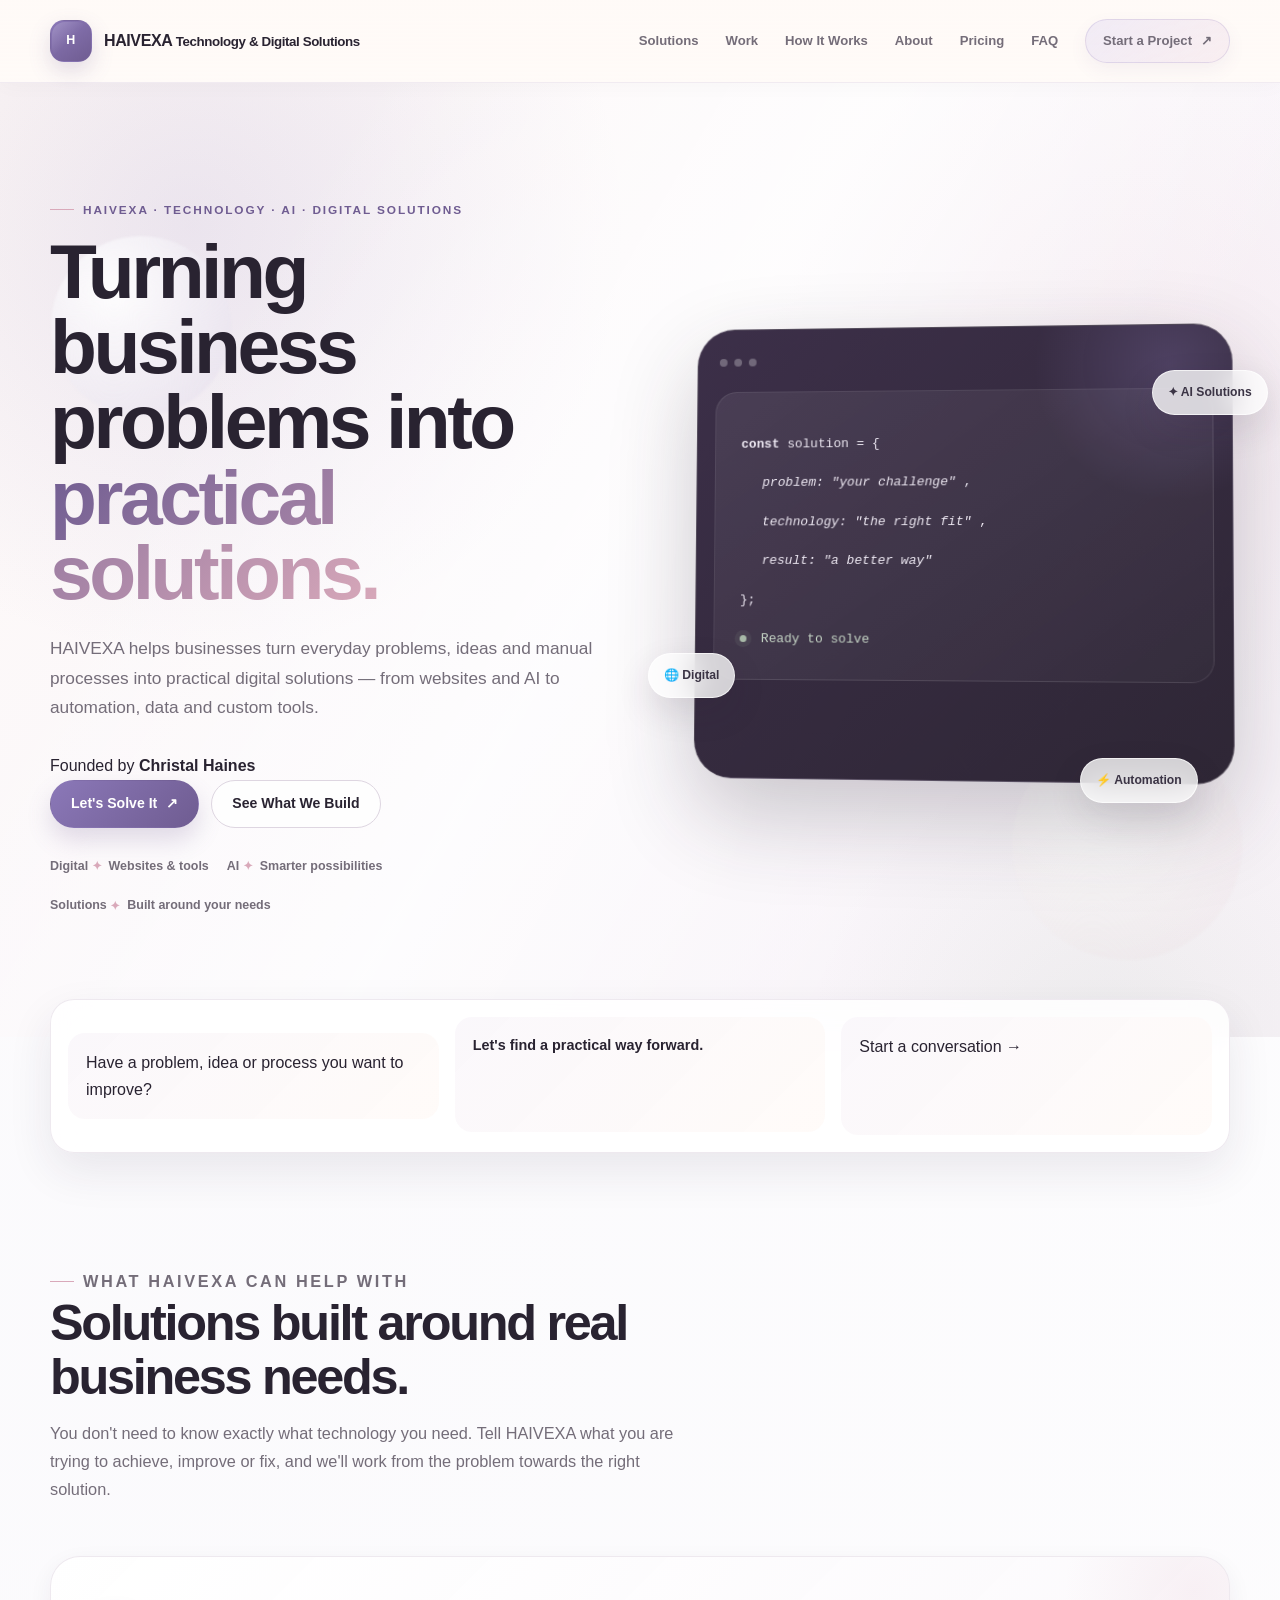
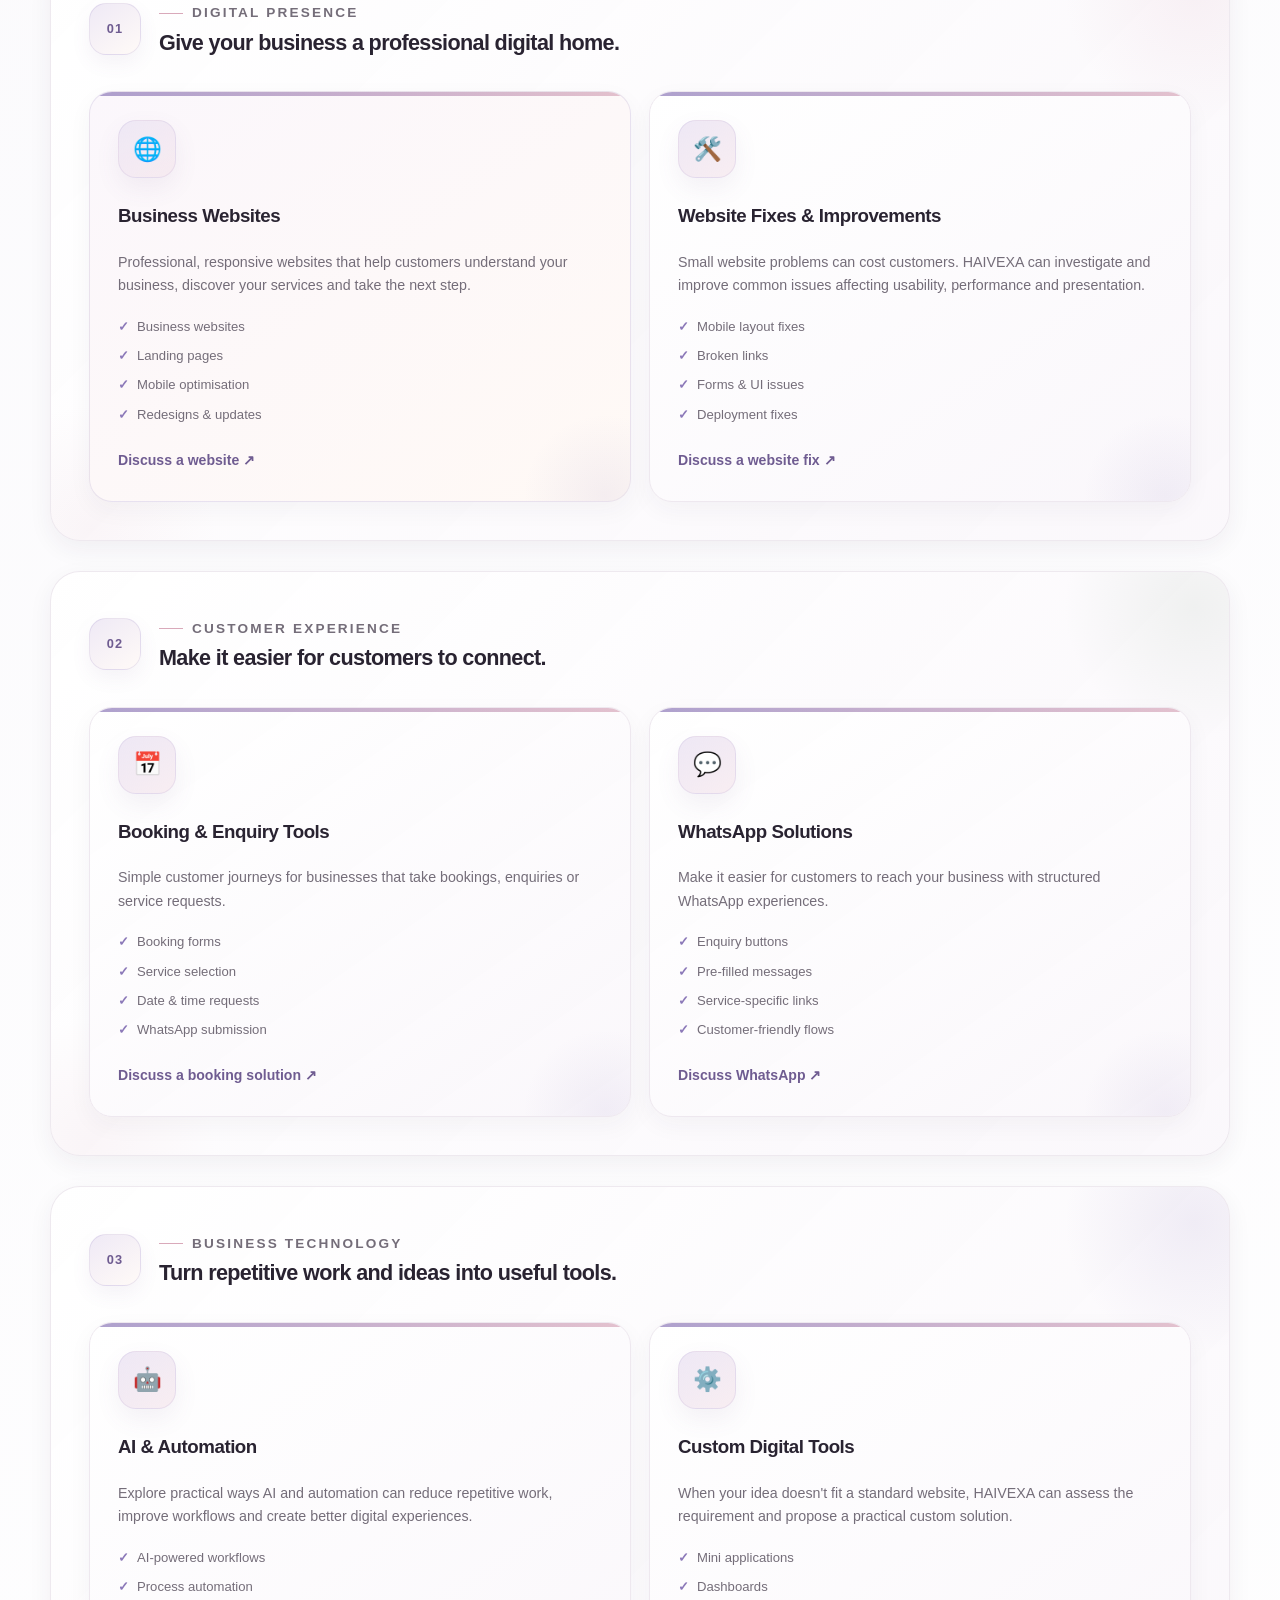
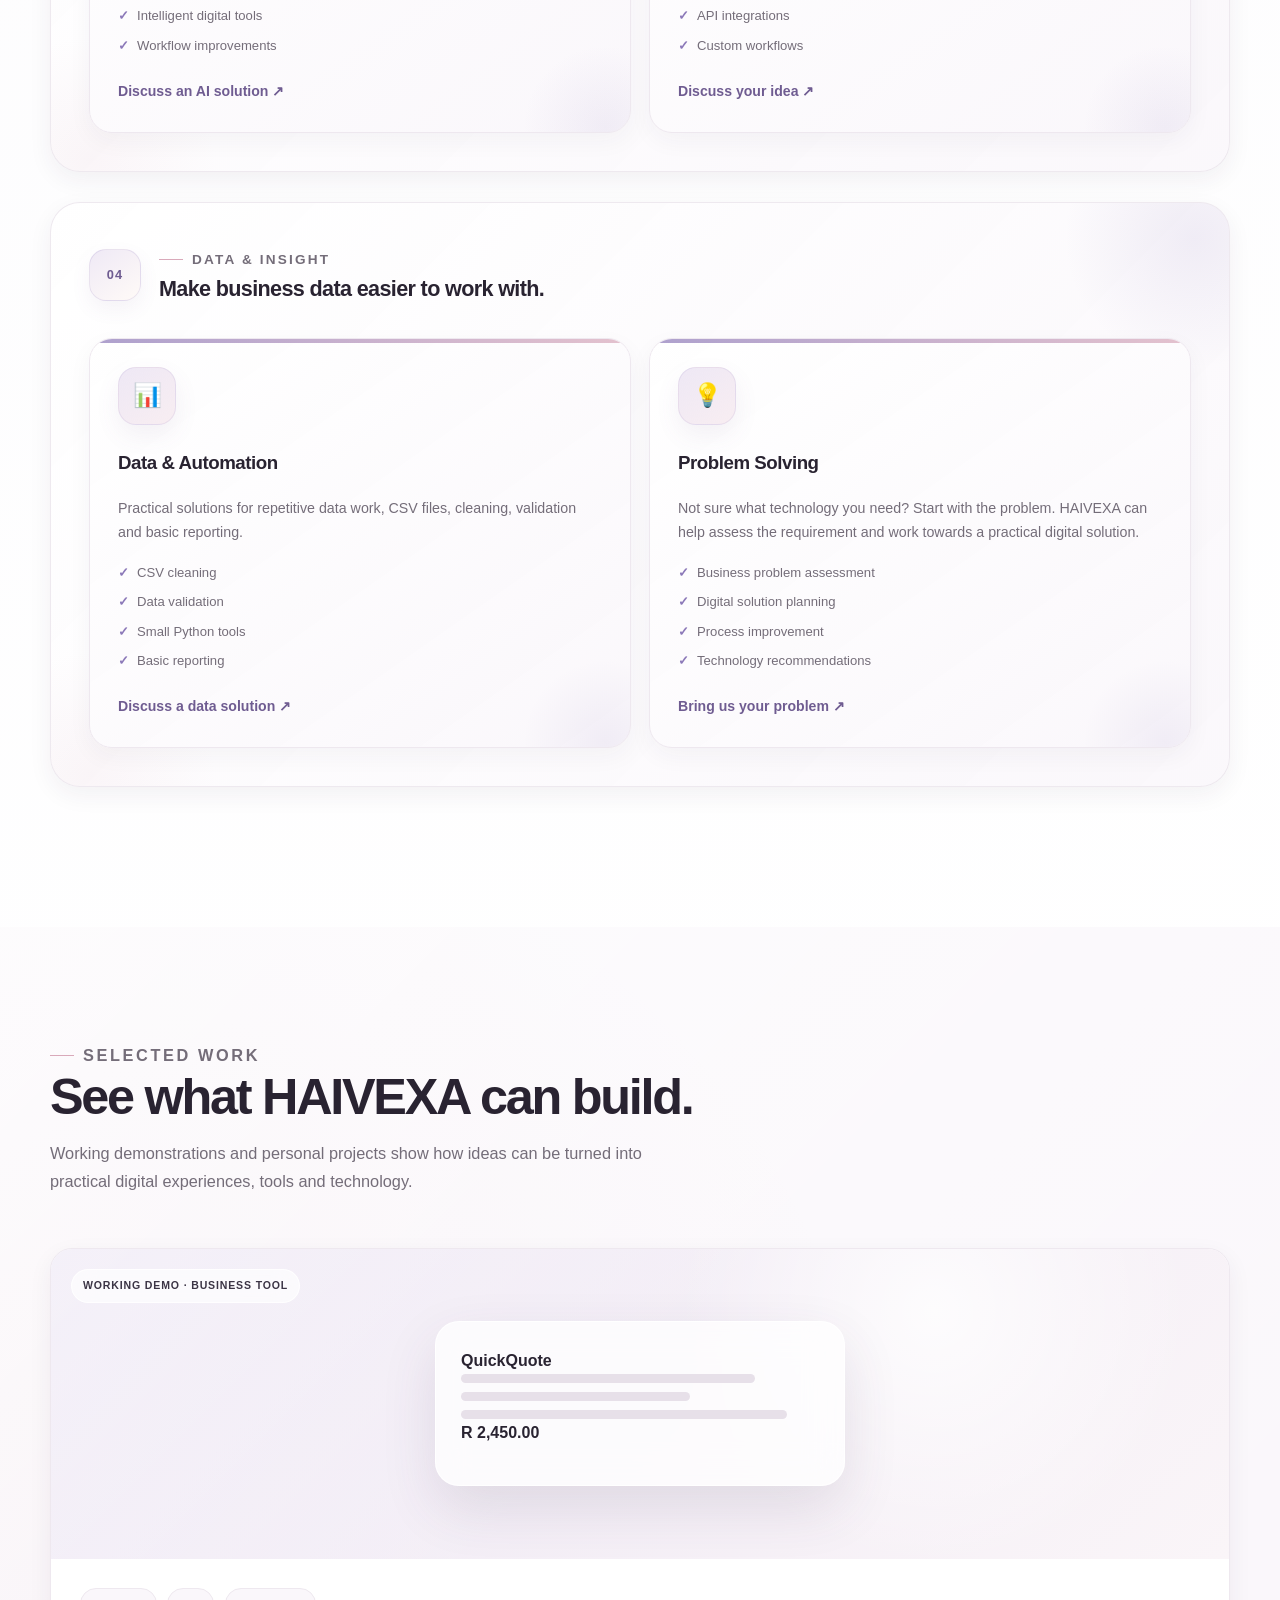
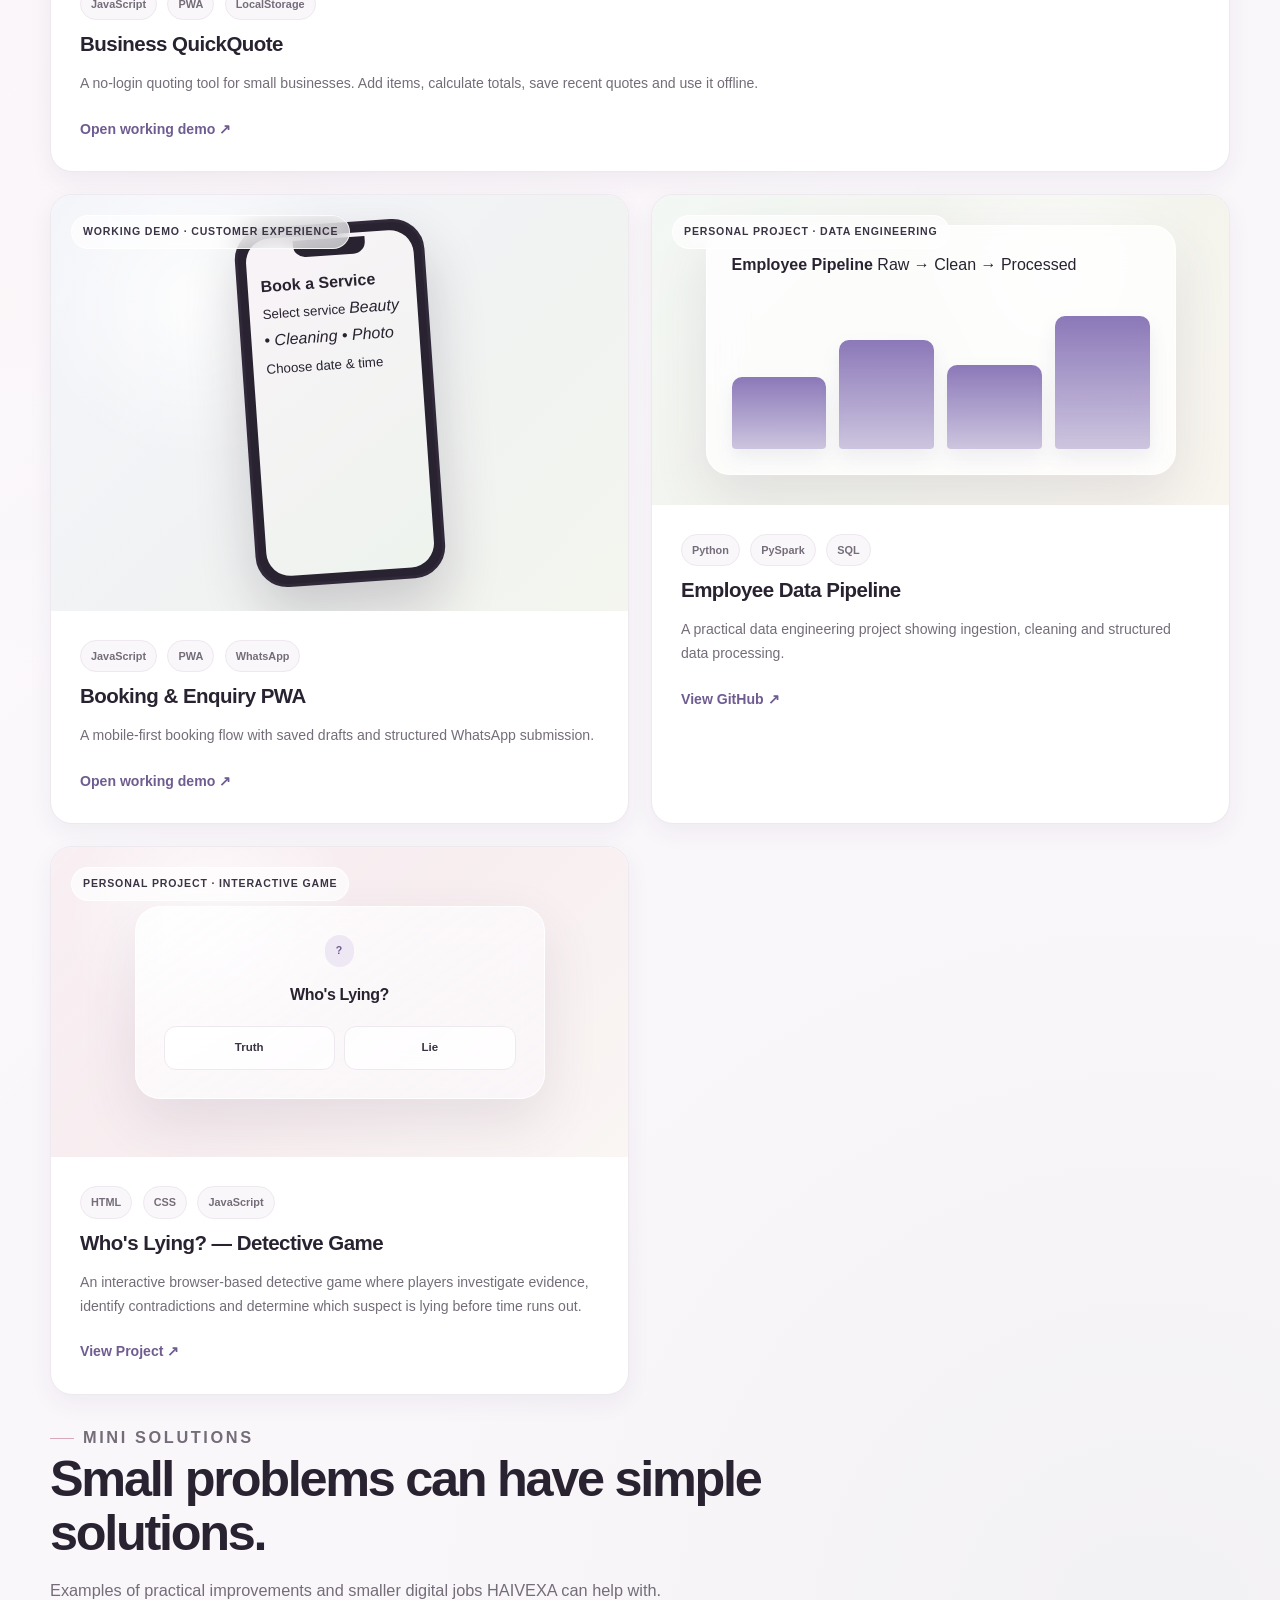
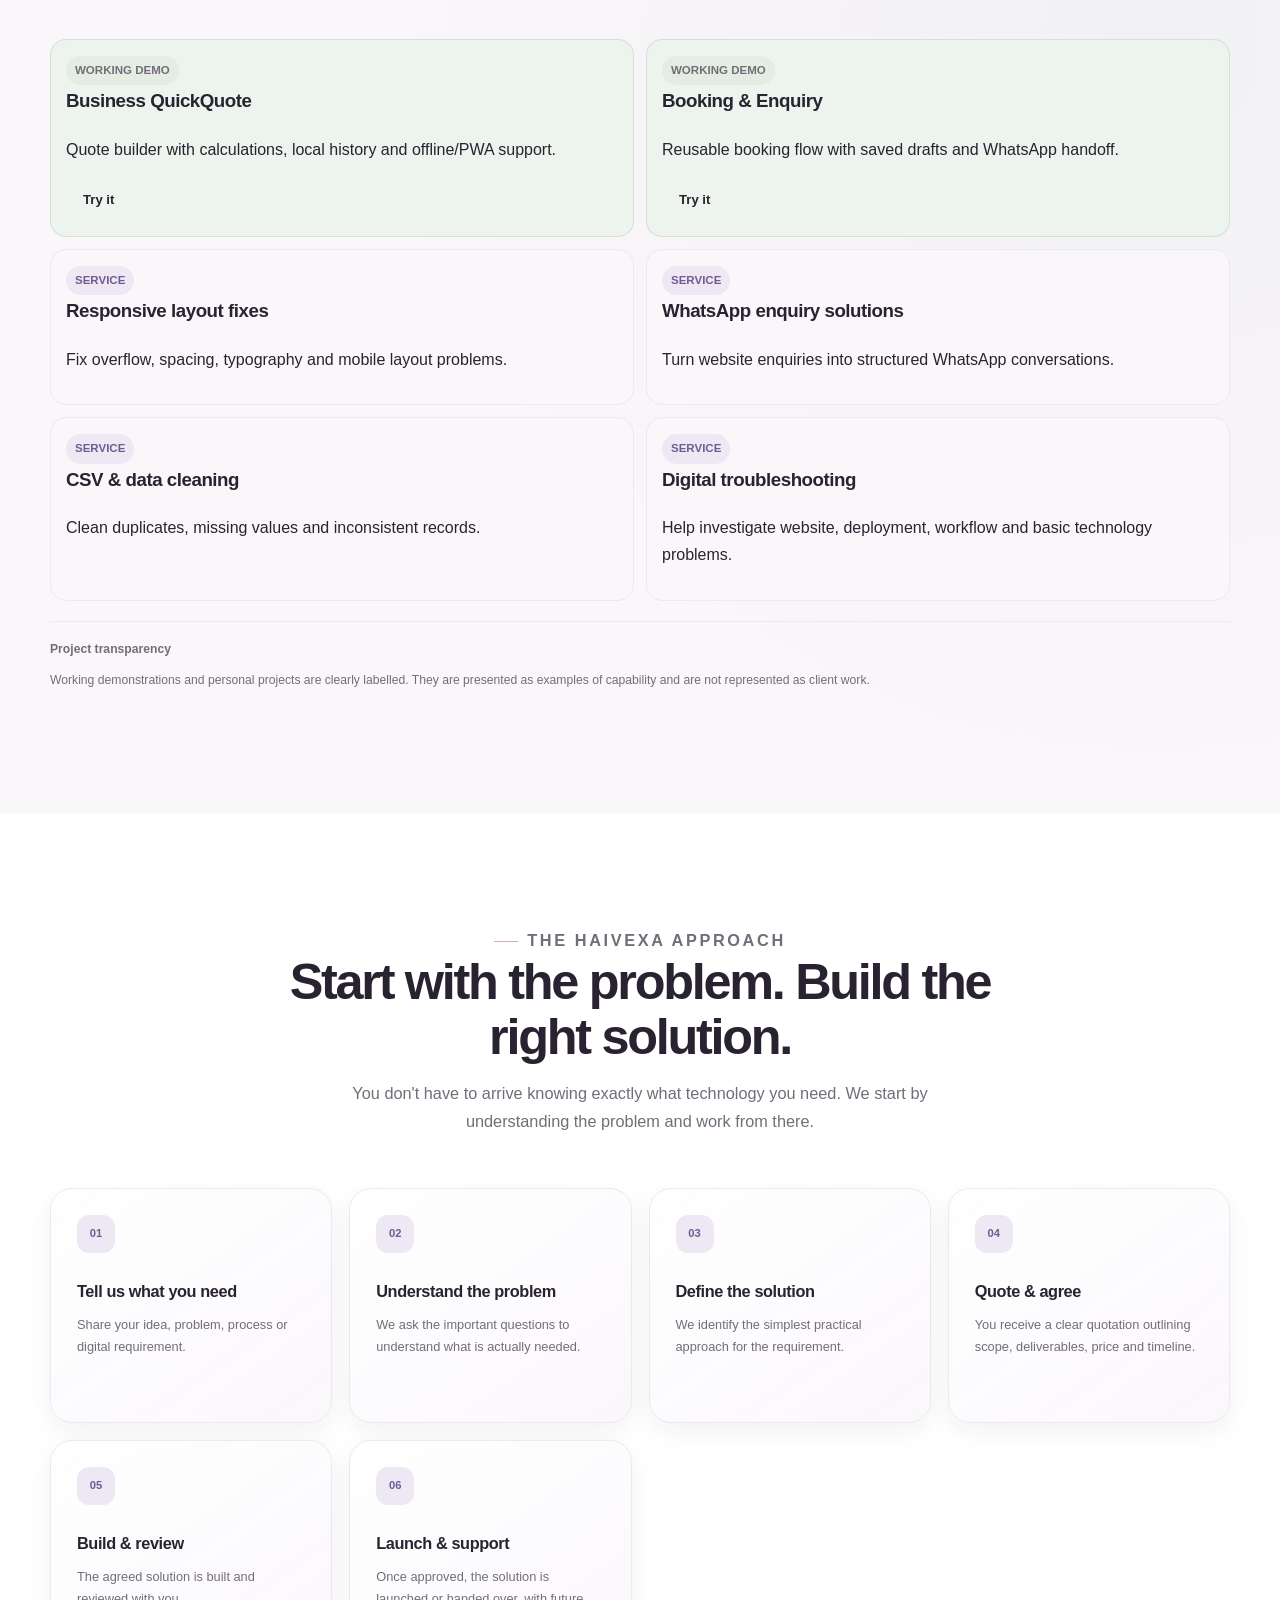
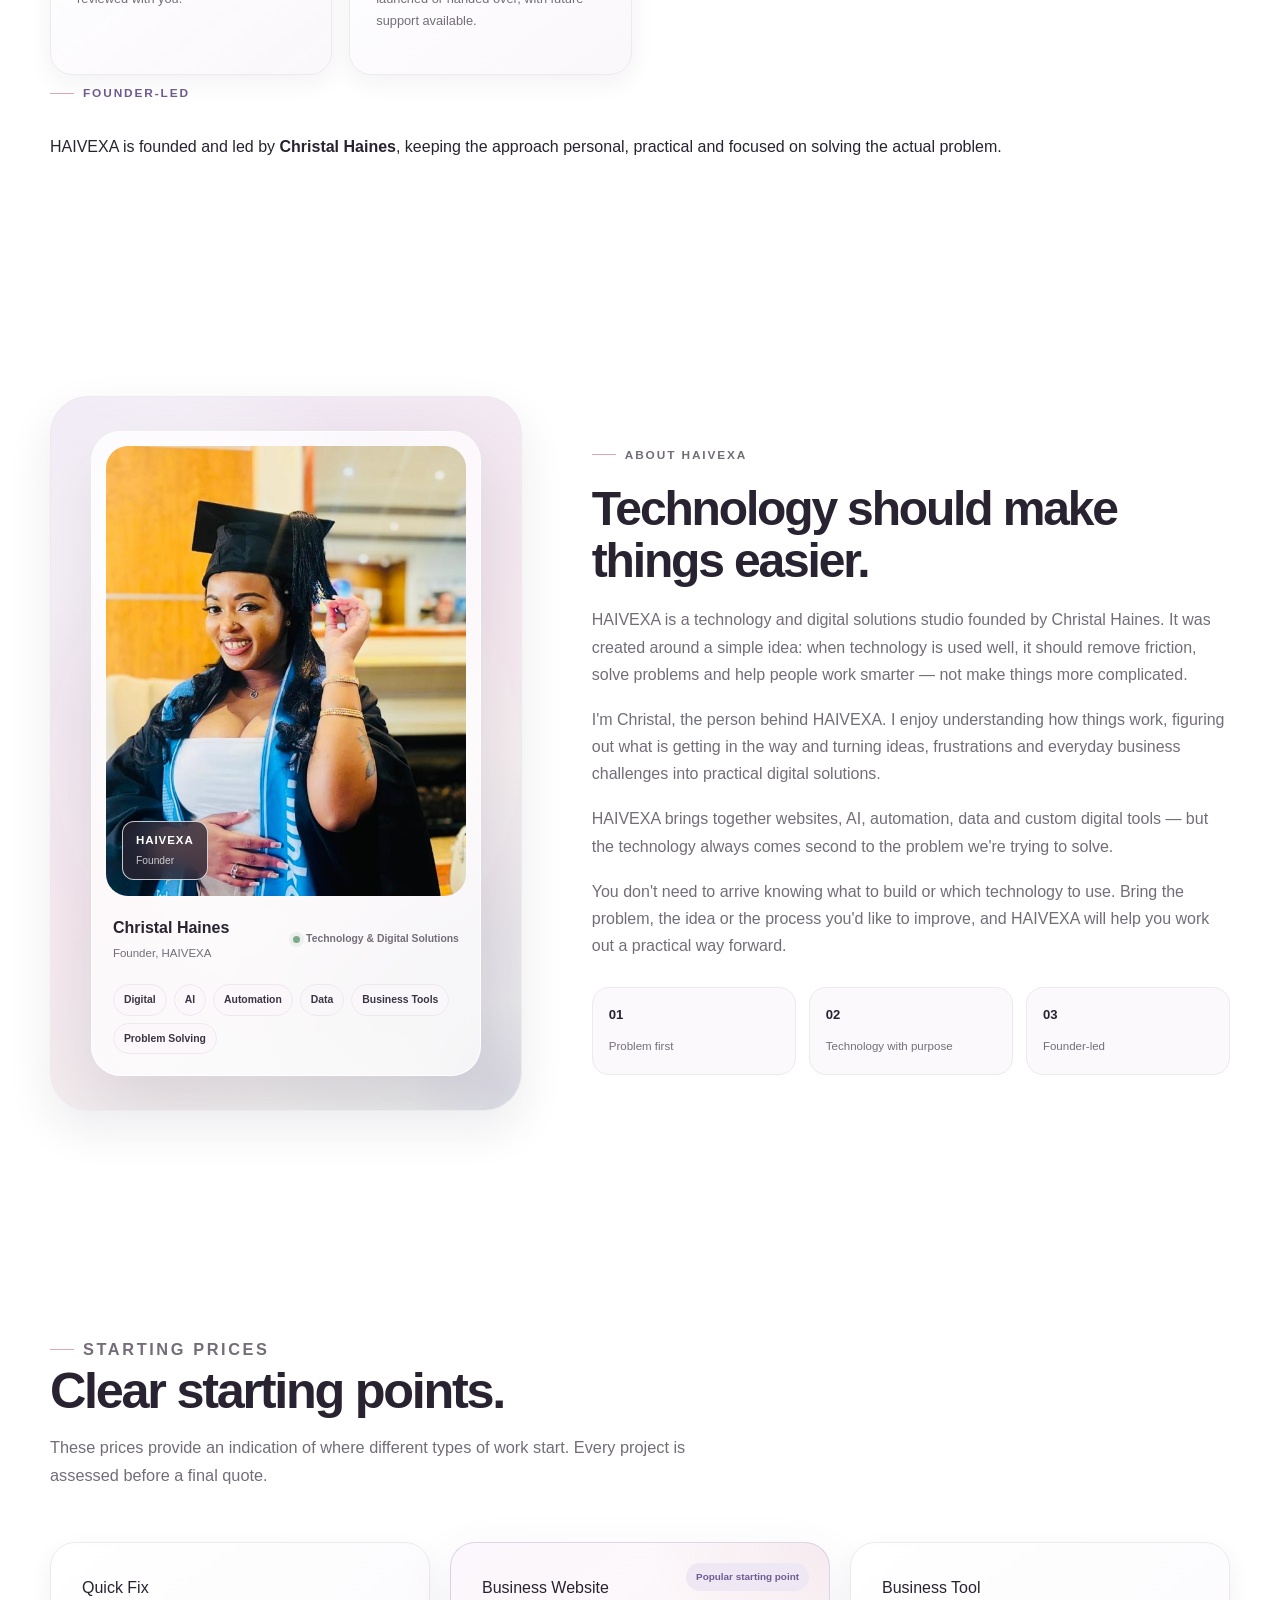
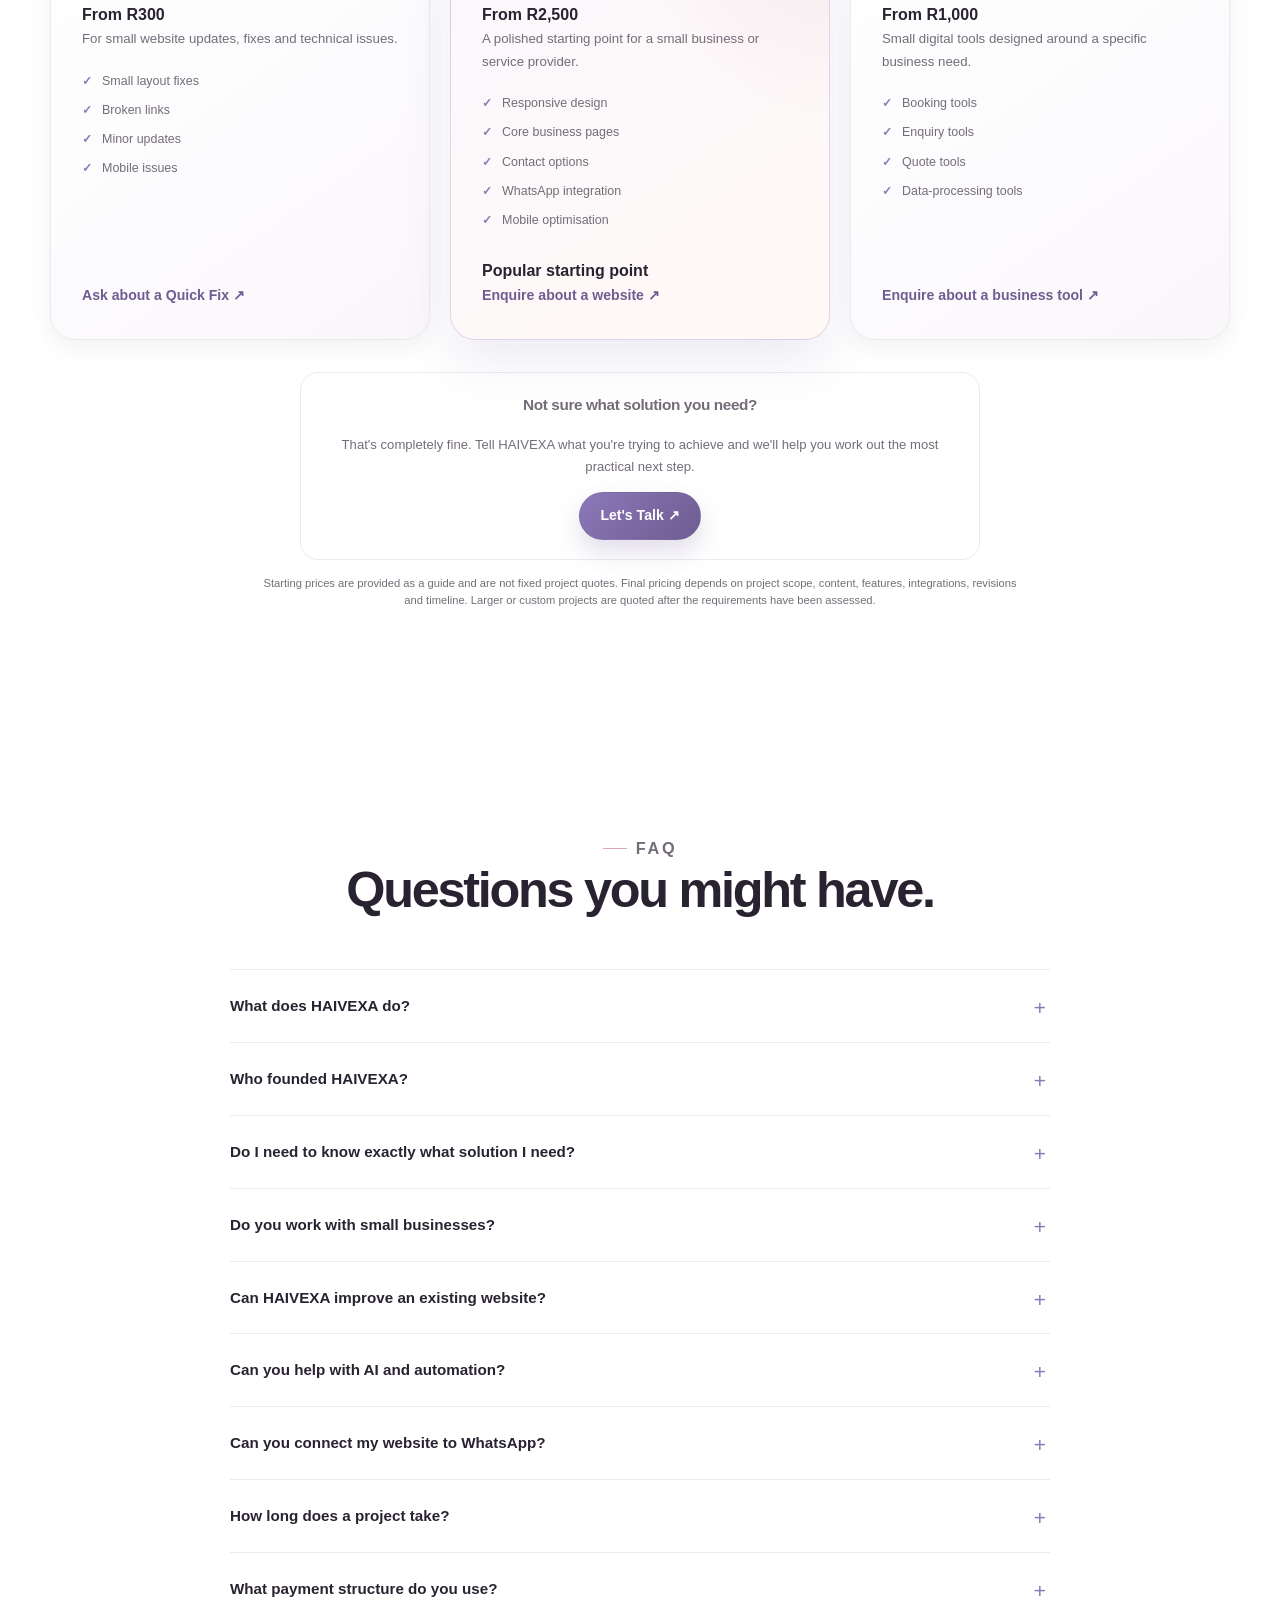
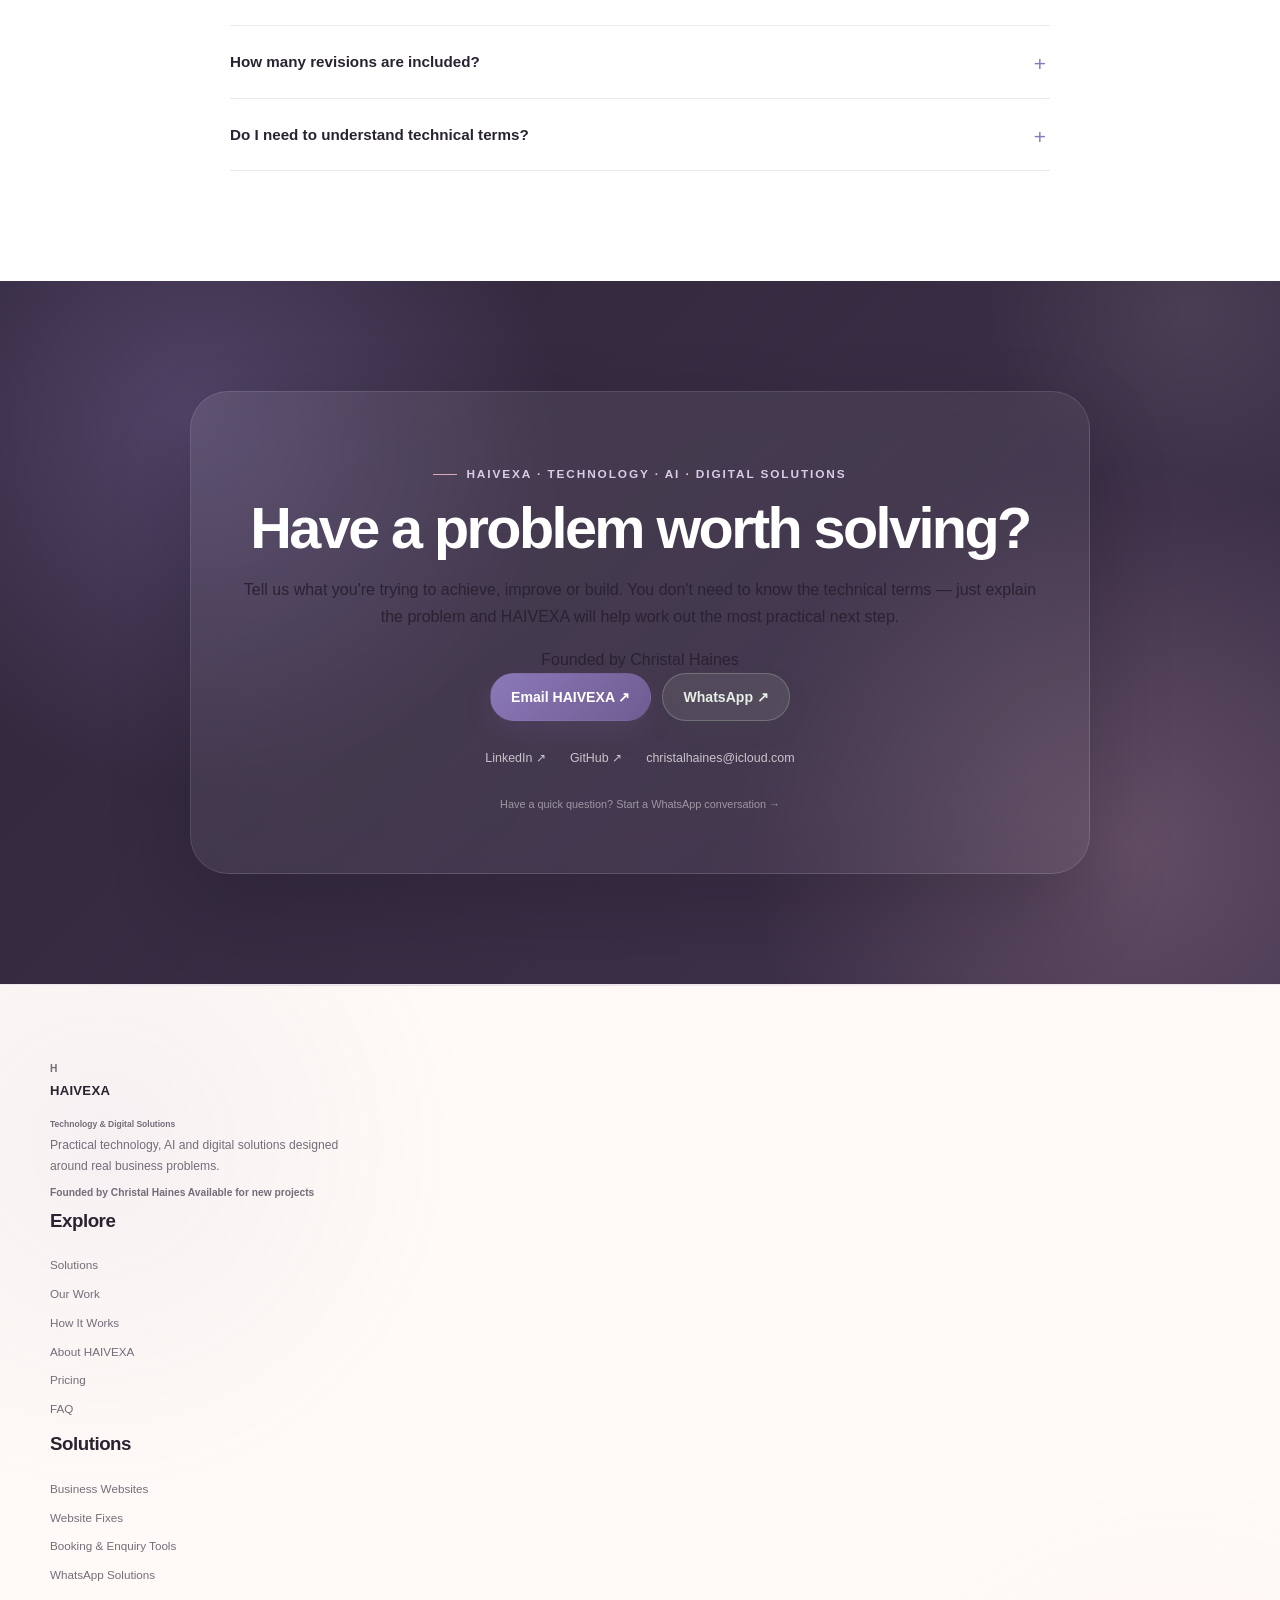
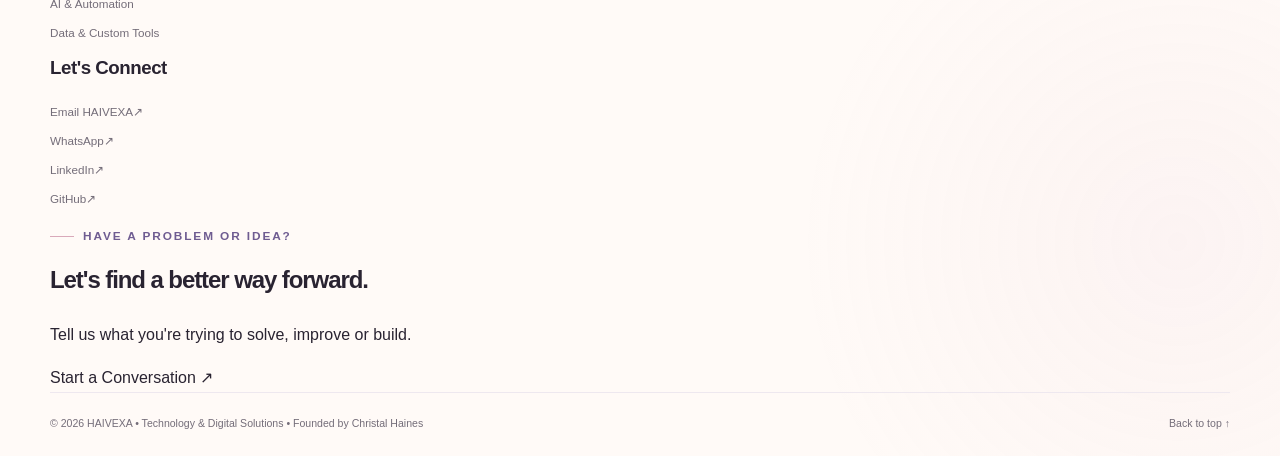
==== index.html @ 2c5d758b "Move business portfolio to repository root" ====
<!doctype html>
<html lang="en">

<head>
  <meta charset="utf-8">

  <meta
    name="viewport"
    content="width=device-width, initial-scale=1"
  >

  <meta
    name="description"
    content="HAIVEXA is a technology and digital solutions studio founded by Christal Haines, helping businesses solve problems through websites, AI, automation, data and practical digital tools."
  >

  <meta
    name="keywords"
    content="HAIVEXA, Christal Haines, digital solutions, AI solutions, business technology, websites, automation, business tools, data solutions, WhatsApp solutions, Johannesburg, South Africa"
  >

  <meta
    name="author"
    content="Christal Haines"
  >

  <meta
    name="theme-color"
    content="#8b78b8"
  >

  <!-- =====================================================
       SOCIAL SHARING
       ===================================================== -->

  <meta
    property="og:title"
    content="HAIVEXA | Technology, AI & Digital Solutions"
  >

  <meta
    property="og:description"
    content="Practical technology, AI and digital solutions for businesses that want to solve problems, improve experiences and work smarter."
  >

  <meta
    property="og:type"
    content="website"
  >

  <meta
    property="og:url"
    content="https://christal-1.github.io/Personal-Portfolio/"
  >

  <title>
    HAIVEXA | Technology, AI & Digital Solutions
  </title>

  <link
    rel="icon"
    href="assets/favicon.svg"
    type="image/svg+xml"
  >

  <link
    rel="stylesheet"
    href="css/styles.css"
  >
</head>


<body>

<header class="site-header">

  <nav
    class="nav container"
    aria-label="Main navigation"
  >

    <!-- =================================================
         BRAND
         ================================================= -->

    <a
      class="brand"
      href="#top"
      aria-label="HAIVEXA home"
    >

      <span
        class="brand-mark"
        aria-hidden="true"
      >
        H
      </span>

      <span class="brand-copy">

        <strong>
          HAIVEXA
        </strong>

        <small>
          Technology & Digital Solutions
        </small>

      </span>

    </a>


    <!-- =================================================
         DESKTOP NAVIGATION
         ================================================= -->

    <div
      class="nav-links"
      id="main-navigation"
    >

      <a href="#services">
        Solutions
      </a>

      <a href="#work">
        Work
      </a>

      <a href="#process">
        How It Works
      </a>

      <a href="#about">
        About
      </a>

      <a href="#pricing">
        Pricing
      </a>

      <a href="#faq">
        FAQ
      </a>

      <a
        class="nav-cta"
        href="#contact"
      >

        <span>
          Start a Project
        </span>

        <span aria-hidden="true">
          ↗
        </span>

      </a>

    </div>


    <!-- =================================================
         MOBILE MENU
         ================================================= -->

    <button
      class="menu-toggle"
      type="button"
      aria-label="Open navigation menu"
      aria-expanded="false"
      aria-controls="main-navigation"
    >

      <span aria-hidden="true"></span>
      <span aria-hidden="true"></span>
      <span aria-hidden="true"></span>

    </button>

  </nav>

</header>


<main id="top">


  <!-- =====================================================
       HERO
       ===================================================== -->

  <section
    class="hero"
    aria-labelledby="hero-title"
  >

    <div
      class="hero-orb orb-one"
      aria-hidden="true"
    ></div>

    <div
      class="hero-orb orb-two"
      aria-hidden="true"
    ></div>


    <div class="container hero-grid">


      <!-- HERO COPY -->

      <div class="hero-copy">

        <p class="eyebrow">
          HAIVEXA · TECHNOLOGY · AI · DIGITAL SOLUTIONS
        </p>


        <h1 id="hero-title">

          Turning business problems into

          <span>
            practical solutions.
          </span>

        </h1>


        <p class="hero-text">

          HAIVEXA helps businesses turn everyday problems,
          ideas and manual processes into practical digital
          solutions — from websites and AI to automation,
          data and custom tools.

        </p>


        <!-- FOUNDER INDICATOR -->

        <div class="hero-founder">

          <span
            class="hero-founder-line"
            aria-hidden="true"
          ></span>

          <span>
            Founded by <strong>Christal Haines</strong>
          </span>

        </div>


        <div class="hero-actions">


          <a
            class="btn btn-primary"
            href="https://wa.me/27712677342?text=Hi%20Christal%2C%20I%27d%20like%20to%20discuss%20a%20project%20with%20HAIVEXA.%20I%27d%20like%20to%20find%20out%20more%20about%20your%20solutions."
            target="_blank"
            rel="noopener noreferrer"
          >

            Let's Solve It

            <span aria-hidden="true">
              ↗
            </span>

          </a>


          <a
            class="btn btn-secondary"
            href="#work"
          >
            See What We Build
          </a>


        </div>


        <!-- TRUST ROW -->

        <div
          class="trust-row"
          aria-label="Key HAIVEXA capabilities"
        >

          <div>

            <strong>
              Digital
            </strong>

            <span>
              Websites & tools
            </span>

          </div>


          <div>

            <strong>
              AI
            </strong>

            <span>
              Smarter possibilities
            </span>

          </div>


          <div>

            <strong>
              Solutions
            </strong>

            <span>
              Built around your needs
            </span>

          </div>

        </div>

      </div>


      <!-- =================================================
           HERO VISUAL
           ================================================= -->

      <div class="hero-card-wrap">

        <div class="hero-card">

          <div
            class="window-bar"
            aria-hidden="true"
          >

            <span></span>
            <span></span>
            <span></span>

          </div>


          <div class="hero-code">

            <p>
              <b>const</b> solution = {
            </p>


            <p class="indent">

              <i>
                problem:
              </i>

              <em>
                "your challenge"
              </em>,

            </p>


            <p class="indent">

              <i>
                technology:
              </i>

              <em>
                "the right fit"
              </em>,

            </p>


            <p class="indent">

              <i>
                result:
              </i>

              <em>
                "a better way"
              </em>

            </p>


            <p>
              };
            </p>


            <div class="status">

              <span
                class="pulse"
                aria-hidden="true"
              ></span>

              Ready to solve

            </div>

          </div>

        </div>


        <div
          class="floating-chip chip-one"
          aria-hidden="true"
        >
          ✦ AI Solutions
        </div>


        <div
          class="floating-chip chip-two"
          aria-hidden="true"
        >
          🌐 Digital
        </div>


        <div
          class="floating-chip chip-three"
          aria-hidden="true"
        >
          ⚡ Automation
        </div>

      </div>

    </div>

  </section>


  <!-- =====================================================
       INTRO STRIP
       ===================================================== -->

  <section class="intro-strip">

    <div class="container strip-grid">

      <p>
        Have a problem, idea or process you want to improve?
      </p>

      <strong>
        Let's find a practical way forward.
      </strong>

      <a href="#contact">
        Start a conversation →
      </a>

    </div>

  </section>


  <!-- =====================================================
       SERVICES / SOLUTIONS
       ===================================================== -->

  <section
    class="section"
    id="services"
    aria-labelledby="services-title"
  >

    <div class="container">


      <div class="section-heading">

        <div>

          <p class="eyebrow">
            WHAT HAIVEXA CAN HELP WITH
          </p>

          <h2 id="services-title">
            Solutions built around real business needs.
          </h2>

        </div>


        <p>

          You don't need to know exactly what technology you
          need. Tell HAIVEXA what you are trying to achieve,
          improve or fix, and we'll work from the problem
          towards the right solution.

        </p>

      </div>


      <!-- =================================================
           01 — DIGITAL PRESENCE
           ================================================= -->

      <div class="service-category">

        <div class="category-heading">

          <span class="category-number">
            01
          </span>

          <div>

            <p class="eyebrow">
              DIGITAL PRESENCE
            </p>

            <h3>
              Give your business a professional digital home.
            </h3>

          </div>

        </div>


        <div class="service-grid">


          <article class="service-card featured">

            <div
              class="service-icon"
              aria-hidden="true"
            >
              🌐
            </div>

            <h3>
              Business Websites
            </h3>

            <p>

              Professional, responsive websites that help
              customers understand your business, discover
              your services and take the next step.

            </p>


            <ul>

              <li>
                Business websites
              </li>

              <li>
                Landing pages
              </li>

              <li>
                Mobile optimisation
              </li>

              <li>
                Redesigns & updates
              </li>

            </ul>


            <a
              class="service-link"
              href="https://wa.me/27712677342?text=Hi%20Christal%2C%20I%27d%20like%20to%20enquire%20about%20a%20business%20website%20through%20HAIVEXA.%20I%27d%20like%20to%20discuss%20what%20I%20need."
              target="_blank"
              rel="noopener noreferrer"
            >
              Discuss a website ↗
            </a>

          </article>


          <article class="service-card">

            <div
              class="service-icon"
              aria-hidden="true"
            >
              🛠️
            </div>

            <h3>
              Website Fixes & Improvements
            </h3>

            <p>

              Small website problems can cost customers.
              HAIVEXA can investigate and improve common
              issues affecting usability, performance and
              presentation.

            </p>


            <ul>

              <li>
                Mobile layout fixes
              </li>

              <li>
                Broken links
              </li>

              <li>
                Forms & UI issues
              </li>

              <li>
                Deployment fixes
              </li>

            </ul>


            <a
              class="service-link"
              href="https://wa.me/27712677342?text=Hi%20Christal%2C%20I%27d%20like%20to%20ask%20about%20a%20website%20issue%20through%20HAIVEXA.%20I%27d%20like%20to%20discuss%20what%20needs%20to%20be%20fixed."
              target="_blank"
              rel="noopener noreferrer"
            >
              Discuss a website fix ↗
            </a>

          </article>

        </div>

      </div>


      <!-- =================================================
           02 — CUSTOMER EXPERIENCE
           ================================================= -->

      <div class="service-category">

        <div class="category-heading">

          <span class="category-number">
            02
          </span>

          <div>

            <p class="eyebrow">
              CUSTOMER EXPERIENCE
            </p>

            <h3>
              Make it easier for customers to connect.
            </h3>

          </div>

        </div>


        <div class="service-grid">


          <article class="service-card">

            <div
              class="service-icon"
              aria-hidden="true"
            >
              📅
            </div>

            <h3>
              Booking & Enquiry Tools
            </h3>

            <p>

              Simple customer journeys for businesses that
              take bookings, enquiries or service requests.

            </p>


            <ul>

              <li>
                Booking forms
              </li>

              <li>
                Service selection
              </li>

              <li>
                Date & time requests
              </li>

              <li>
                WhatsApp submission
              </li>

            </ul>


            <a
              class="service-link"
              href="https://wa.me/27712677342?text=Hi%20Christal%2C%20I%27d%20like%20to%20enquire%20about%20a%20booking%20or%20enquiry%20solution%20through%20HAIVEXA.%20I%27d%20like%20to%20discuss%20what%20I%20need."
              target="_blank"
              rel="noopener noreferrer"
            >
              Discuss a booking solution ↗
            </a>

          </article>


          <article class="service-card">

            <div
              class="service-icon"
              aria-hidden="true"
            >
              💬
            </div>

            <h3>
              WhatsApp Solutions
            </h3>

            <p>

              Make it easier for customers to reach your
              business with structured WhatsApp experiences.

            </p>


            <ul>

              <li>
                Enquiry buttons
              </li>

              <li>
                Pre-filled messages
              </li>

              <li>
                Service-specific links
              </li>

              <li>
                Customer-friendly flows
              </li>

            </ul>


            <a
              class="service-link"
              href="https://wa.me/27712677342?text=Hi%20Christal%2C%20I%27d%20like%20to%20enquire%20about%20a%20WhatsApp%20solution%20through%20HAIVEXA.%20I%27d%20like%20to%20discuss%20how%20I%20can%20make%20it%20easier%20for%20customers%20to%20contact%20my%20business."
              target="_blank"
              rel="noopener noreferrer"
            >
              Discuss WhatsApp ↗
            </a>

          </article>

        </div>

      </div>


      <!-- =================================================
           03 — BUSINESS TECHNOLOGY
           ================================================= -->

      <div class="service-category">

        <div class="category-heading">

          <span class="category-number">
            03
          </span>

          <div>

            <p class="eyebrow">
              BUSINESS TECHNOLOGY
            </p>

            <h3>
              Turn repetitive work and ideas into useful tools.
            </h3>

          </div>

        </div>


        <div class="service-grid">


          <article class="service-card">

            <div
              class="service-icon"
              aria-hidden="true"
            >
              🤖
            </div>

            <h3>
              AI & Automation
            </h3>

            <p>

              Explore practical ways AI and automation can
              reduce repetitive work, improve workflows and
              create better digital experiences.

            </p>


            <ul>

              <li>
                AI-powered workflows
              </li>

              <li>
                Process automation
              </li>

              <li>
                Intelligent digital tools
              </li>

              <li>
                Workflow improvements
              </li>

            </ul>


            <a
              class="service-link"
              href="https://wa.me/27712677342?text=Hi%20Christal%2C%20I%27d%20like%20to%20discuss%20an%20AI%20or%20automation%20idea%20with%20HAIVEXA.%20I%27d%20like%20to%20explain%20the%20problem%20I%27m%20trying%20to%20solve."
              target="_blank"
              rel="noopener noreferrer"
            >
              Discuss an AI solution ↗
            </a>

          </article>


          <article class="service-card">

            <div
              class="service-icon"
              aria-hidden="true"
            >
              ⚙️
            </div>

            <h3>
              Custom Digital Tools
            </h3>

            <p>

              When your idea doesn't fit a standard website,
              HAIVEXA can assess the requirement and propose
              a practical custom solution.

            </p>


            <ul>

              <li>
                Mini applications
              </li>

              <li>
                Dashboards
              </li>

              <li>
                API integrations
              </li>

              <li>
                Custom workflows
              </li>

            </ul>


            <a
              class="service-link"
              href="https://wa.me/27712677342?text=Hi%20Christal%2C%20I%20have%20an%20idea%20for%20a%20custom%20digital%20solution%20and%20I%27d%20like%20to%20discuss%20it%20with%20HAIVEXA."
              target="_blank"
              rel="noopener noreferrer"
            >
              Discuss your idea ↗
            </a>

          </article>

        </div>

      </div>


      <!-- =================================================
           04 — DATA & INSIGHT
           ================================================= -->

      <div class="service-category">

        <div class="category-heading">

          <span class="category-number">
            04
          </span>

          <div>

            <p class="eyebrow">
              DATA & INSIGHT
            </p>

            <h3>
              Make business data easier to work with.
            </h3>

          </div>

        </div>


        <div class="service-grid">


          <article class="service-card">

            <div
              class="service-icon"
              aria-hidden="true"
            >
              📊
            </div>

            <h3>
              Data & Automation
            </h3>

            <p>

              Practical solutions for repetitive data work,
              CSV files, cleaning, validation and basic
              reporting.

            </p>


            <ul>

              <li>
                CSV cleaning
              </li>

              <li>
                Data validation
              </li>

              <li>
                Small Python tools
              </li>

              <li>
                Basic reporting
              </li>

            </ul>


            <a
              class="service-link"
              href="https://wa.me/27712677342?text=Hi%20Christal%2C%20I%27d%20like%20to%20enquire%20about%20a%20data%20or%20automation%20solution%20through%20HAIVEXA.%20I%20have%20a%20business%20process%20I%27d%20like%20to%20improve."
              target="_blank"
              rel="noopener noreferrer"
            >
              Discuss a data solution ↗
            </a>

          </article>


          <article class="service-card">

            <div
              class="service-icon"
              aria-hidden="true"
            >
              💡
            </div>

            <h3>
              Problem Solving
            </h3>

            <p>

              Not sure what technology you need? Start with
              the problem. HAIVEXA can help assess the
              requirement and work towards a practical
              digital solution.

            </p>


            <ul>

              <li>
                Business problem assessment
              </li>

              <li>
                Digital solution planning
              </li>

              <li>
                Process improvement
              </li>

              <li>
                Technology recommendations
              </li>

            </ul>


            <a
              class="service-link"
              href="https://wa.me/27712677342?text=Hi%20Christal%2C%20I%20have%20a%20business%20problem%20I%27d%20like%20help%20solving.%20I%27d%20like%20to%20discuss%20it%20with%20HAIVEXA."
              target="_blank"
              rel="noopener noreferrer"
            >
              Bring us your problem ↗
            </a>

          </article>

        </div>

      </div>

    </div>

  </section>


  <!-- =====================================================
       WORK
       ===================================================== -->

  <section
    class="section section-soft"
    id="work"
    aria-labelledby="work-title"
  >

    <div class="container">


      <div class="section-heading">

        <div>

          <p class="eyebrow">
            SELECTED WORK
          </p>

          <h2 id="work-title">
            See what HAIVEXA can build.
          </h2>

        </div>


        <p>

          Working demonstrations and personal projects
          show how ideas can be turned into practical
          digital experiences, tools and technology.

        </p>

      </div>


      <div class="project-grid">


        <!-- =================================================
             QUICKQUOTE
             ================================================= -->

        <article class="project-card project-large">

          <div class="project-visual gradient-purple">

            <span class="project-label">
              WORKING DEMO · BUSINESS TOOL
            </span>


            <div class="mock-quote">

              <b>
                QuickQuote
              </b>


              <div class="mock-lines">

                <span></span>
                <span></span>
                <span></span>

              </div>


              <strong>
                R 2,450.00
              </strong>

            </div>

          </div>


          <div class="project-content">

            <div>

              <span class="tag">
                JavaScript
              </span>

              <span class="tag">
                PWA
              </span>

              <span class="tag">
                LocalStorage
              </span>

            </div>


            <h3>
              Business QuickQuote
            </h3>


            <p>

              A no-login quoting tool for small businesses.
              Add items, calculate totals, save recent quotes
              and use it offline.

            </p>


            <a
              class="text-link"
              href="pwa-business-quickquote/index.html"
              title="Open Business QuickQuote working demo"
              aria-label="Open Business QuickQuote working demo"
            >
              Open working demo ↗
            </a>

          </div>

        </article>


        <!-- =================================================
             BOOKING
             ================================================= -->

        <article class="project-card">

          <div class="project-visual gradient-blue">

            <span class="project-label">
              WORKING DEMO · CUSTOMER EXPERIENCE
            </span>


            <div class="phone-mock">

              <div class="phone-notch"></div>


              <div class="phone-screen">

                <b>
                  Book a Service
                </b>

                <small>
                  Select service
                </small>

                <em>
                  Beauty • Cleaning • Photo
                </em>

                <small>
                  Choose date & time
                </small>

              </div>

            </div>

          </div>


          <div class="project-content">

            <div>

              <span class="tag">
                JavaScript
              </span>

              <span class="tag">
                PWA
              </span>

              <span class="tag">
                WhatsApp
              </span>

            </div>


            <h3>
              Booking & Enquiry PWA
            </h3>


            <p>

              A mobile-first booking flow with saved drafts
              and structured WhatsApp submission.

            </p>


            <a
              class="text-link"
              href="pwa-booking-enquiry/index.html"
              title="Open Booking and Enquiry working demo"
              aria-label="Open Booking and Enquiry working demo"
            >
              Open working demo ↗
            </a>

          </div>

        </article>


        <!-- =================================================
             EMPLOYEE PIPELINE
             ================================================= -->

        <article class="project-card">

          <div class="project-visual gradient-green">

            <span class="project-label">
              PERSONAL PROJECT · DATA ENGINEERING
            </span>


            <div class="data-mock">

              <b>
                Employee Pipeline
              </b>


              <span>
                Raw → Clean → Processed
              </span>


              <div class="bars">

                <i></i>
                <i></i>
                <i></i>
                <i></i>

              </div>

            </div>

          </div>


          <div class="project-content">

            <div>

              <span class="tag">
                Python
              </span>

              <span class="tag">
                PySpark
              </span>

              <span class="tag">
                SQL
              </span>

            </div>


            <h3>
              Employee Data Pipeline
            </h3>


            <p>

              A practical data engineering project showing
              ingestion, cleaning and structured data processing.

            </p>


            <a
              class="text-link"
              href="https://github.com/Christal-1/employee-data-pipeline"
              target="_blank"
              rel="noopener noreferrer"
              title="View Employee Data Pipeline on GitHub"
            >
              View GitHub ↗
            </a>

          </div>

        </article>


        <!-- =================================================
             WHO'S LYING
             ================================================= -->

        <article class="project-card">

          <div class="project-visual gradient-pink">

            <span class="project-label">
              PERSONAL PROJECT · INTERACTIVE GAME
            </span>


            <div class="game-mock">

              <div class="game-badge">
                ?
              </div>


              <h4>
                Who's Lying?
              </h4>


              <div class="game-buttons">

                <span>
                  Truth
                </span>

                <span>
                  Lie
                </span>

              </div>

            </div>

          </div>


          <div class="project-content">

            <div>

              <span class="tag">
                HTML
              </span>

              <span class="tag">
                CSS
              </span>

              <span class="tag">
                JavaScript
              </span>

            </div>


            <h3>
              Who's Lying? — Detective Game
            </h3>


            <p>

              An interactive browser-based detective game
              where players investigate evidence, identify
              contradictions and determine which suspect
              is lying before time runs out.

            </p>


            <a
              class="text-link"
              href="https://github.com/Christal-1/The-Game-Who-s-Lying"
              target="_blank"
              rel="noopener noreferrer"
              title="View Who's Lying Detective Game on GitHub"
            >
              View Project ↗
            </a>

          </div>

        </article>

      </div>


      <!-- =================================================
           MINI SOLUTIONS
           ================================================= -->

      <div class="evidence-block">


        <div class="section-heading compact">

          <div>

            <p class="eyebrow">
              MINI SOLUTIONS
            </p>

            <h2>
              Small problems can have simple solutions.
            </h2>

          </div>


          <p>

            Examples of practical improvements and smaller
            digital jobs HAIVEXA can help with.

          </p>

        </div>


        <div class="evidence-grid">


          <article class="evidence live">

            <span class="badge">
              WORKING DEMO
            </span>


            <h3>
              Business QuickQuote
            </h3>


            <p>

              Quote builder with calculations, local history
              and offline/PWA support.

            </p>


            <a
              class="btn small"
              href="pwa-business-quickquote/index.html"
              title="Try Business QuickQuote"
              aria-label="Try Business QuickQuote working demo"
            >
              Try it
            </a>

          </article>


          <article class="evidence live">

            <span class="badge">
              WORKING DEMO
            </span>


            <h3>
              Booking & Enquiry
            </h3>


            <p>

              Reusable booking flow with saved drafts
              and WhatsApp handoff.

            </p>


            <a
              class="btn small"
              href="pwa-booking-enquiry/index.html"
              title="Try Booking and Enquiry"
              aria-label="Try Booking and Enquiry working demo"
            >
              Try it
            </a>

          </article>


          <article class="evidence">

            <span class="badge example">
              SERVICE
            </span>


            <h3>
              Responsive layout fixes
            </h3>


            <p>

              Fix overflow, spacing, typography and
              mobile layout problems.

            </p>

          </article>


          <article class="evidence">

            <span class="badge example">
              SERVICE
            </span>


            <h3>
              WhatsApp enquiry solutions
            </h3>


            <p>

              Turn website enquiries into structured
              WhatsApp conversations.

            </p>

          </article>


          <article class="evidence">

            <span class="badge example">
              SERVICE
            </span>


            <h3>
              CSV & data cleaning
            </h3>


            <p>

              Clean duplicates, missing values and
              inconsistent records.

            </p>

          </article>


          <article class="evidence">

            <span class="badge example">
              SERVICE
            </span>


            <h3>
              Digital troubleshooting
            </h3>


            <p>

              Help investigate website, deployment,
              workflow and basic technology problems.

            </p>

          </article>

        </div>

      </div>


      <!-- =================================================
           PROJECT TRANSPARENCY
           ================================================= -->

      <div class="project-note">

        <strong>
          Project transparency
        </strong>

        <p>

          Working demonstrations and personal projects are
          clearly labelled. They are presented as examples
          of capability and are not represented as client work.

        </p>

      </div>

    </div>

  </section>


  <!-- =====================================================
       PROCESS
       ===================================================== -->

  <section
    class="section"
    id="process"
    aria-labelledby="process-title"
  >

    <div class="container">


      <div class="section-heading centered">

        <p class="eyebrow">
          THE HAIVEXA APPROACH
        </p>


        <h2 id="process-title">
          Start with the problem. Build the right solution.
        </h2>


        <p>

          You don't have to arrive knowing exactly what
          technology you need. We start by understanding
          the problem and work from there.

        </p>

      </div>


      <div class="process-grid">


        <div class="process-step">

          <span>
            01
          </span>

          <h3>
            Tell us what you need
          </h3>

          <p>

            Share your idea, problem, process or digital
            requirement.

          </p>

        </div>


        <div class="process-step">

          <span>
            02
          </span>

          <h3>
            Understand the problem
          </h3>

          <p>

            We ask the important questions to understand
            what is actually needed.

          </p>

        </div>


        <div class="process-step">

          <span>
            03
          </span>

          <h3>
            Define the solution
          </h3>

          <p>

            We identify the simplest practical approach
            for the requirement.

          </p>

        </div>


        <div class="process-step">

          <span>
            04
          </span>

          <h3>
            Quote & agree
          </h3>

          <p>

            You receive a clear quotation outlining scope,
            deliverables, price and timeline.

          </p>

        </div>


        <div class="process-step">

          <span>
            05
          </span>

          <h3>
            Build & review
          </h3>

          <p>

            The agreed solution is built and reviewed with you.

          </p>

        </div>


        <div class="process-step">

          <span>
            06
          </span>

          <h3>
            Launch & support
          </h3>

          <p>

            Once approved, the solution is launched or
            handed over, with future support available.

          </p>

        </div>

      </div>


      <!-- FOUNDER APPROACH -->

      <div class="founder-note">

        <span class="eyebrow">
          FOUNDER-LED
        </span>

        <p>
          HAIVEXA is founded and led by
          <strong>Christal Haines</strong>, keeping the
          approach personal, practical and focused on
          solving the actual problem.
        </p>

      </div>

    </div>

  </section>


<!-- =====================================================
     ABOUT
     ===================================================== -->

<section
  class="section about-section"
  id="about"
  aria-labelledby="about-title"
>

  <div class="container about-grid">


    <!-- =================================================
         FOUNDER PHOTO
         ================================================= -->

    <div class="about-art">

      <div class="founder-photo-card">

        <div class="founder-photo-wrap">

          <img
            src="assets/christal-haines.jpg"
            alt="Christal Haines, founder of HAIVEXA"
            class="founder-photo"
          >

          <div class="founder-photo-badge">
            <span>HAIVEXA</span>
            <small>Founder</small>
          </div>

        </div>


        <div class="founder-photo-info">

          <div>

            <strong>
              Christal Haines
            </strong>

            <span>
              Founder, HAIVEXA
            </span>

          </div>


          <span class="founder-status">

            <span
              class="founder-status-dot"
              aria-hidden="true"
            ></span>

            Technology & Digital Solutions

          </span>

        </div>


        <div class="skill-pills">

          <span>
            Digital
          </span>

          <span>
            AI
          </span>

          <span>
            Automation
          </span>

          <span>
            Data
          </span>

          <span>
            Business Tools
          </span>

          <span>
            Problem Solving
          </span>

        </div>

      </div>

    </div>


    <!-- =================================================
         ABOUT COPY
         ================================================= -->

    <div class="about-copy">

      <p class="eyebrow">
        ABOUT HAIVEXA
      </p>


      <h2 id="about-title">
        Technology should make things easier.
      </h2>


      <p>

        HAIVEXA is a technology and digital solutions
        studio founded by Christal Haines. It was created
        around a simple idea: when technology is used well,
        it should remove friction, solve problems and help
        people work smarter — not make things more complicated.

      </p>


      <p>

        I'm Christal, the person behind HAIVEXA. I enjoy
        understanding how things work, figuring out what
        is getting in the way and turning ideas,
        frustrations and everyday business challenges
        into practical digital solutions.

      </p>


      <p>

        HAIVEXA brings together websites, AI, automation,
        data and custom digital tools — but the technology
        always comes second to the problem we're trying
        to solve.

      </p>


      <p>

        You don't need to arrive knowing what to build or
        which technology to use. Bring the problem, the
        idea or the process you'd like to improve, and
        HAIVEXA will help you work out a practical way
        forward.

      </p>


      <!-- =================================================
           ABOUT HIGHLIGHTS
           ================================================= -->

      <div class="about-highlights">


        <div>

          <strong>
            01
          </strong>

          <span>
            Problem first
          </span>

        </div>


        <div>

          <strong>
            02
          </strong>

          <span>
            Technology with purpose
          </span>

        </div>


        <div>

          <strong>
            03
          </strong>

          <span>
            Founder-led
          </span>

        </div>

      </div>

    </div>

  </div>

</section>

      </div>

    </div>

  </section>


  <!-- =====================================================
       PRICING
       ===================================================== -->

  <section
    class="section pricing-section"
    id="pricing"
    aria-labelledby="pricing-title"
  >

    <div class="container">


      <div class="section-heading">

        <div>

          <p class="eyebrow">
            STARTING PRICES
          </p>

          <h2 id="pricing-title">
            Clear starting points.
          </h2>

        </div>


        <p>

          These prices provide an indication of where
          different types of work start. Every project
          is assessed before a final quote.

        </p>

      </div>


      <div class="price-grid">


        <!-- QUICK FIX -->

        <div class="price-card">

          <span>
            Quick Fix
          </span>


          <strong>
            From R300
          </strong>


          <p>

            For small website updates, fixes and
            technical issues.

          </p>


          <ul>

            <li>
              Small layout fixes
            </li>

            <li>
              Broken links
            </li>

            <li>
              Minor updates
            </li>

            <li>
              Mobile issues
            </li>

          </ul>


          <a
            class="price-link"
            href="https://wa.me/27712677342?text=Hi%20Christal%2C%20I%27d%20like%20to%20ask%20about%20a%20website%20fix%20or%20small%20update%20through%20HAIVEXA.%20I%27d%20like%20to%20discuss%20my%20requirements."
            target="_blank"
            rel="noopener noreferrer"
          >
            Ask about a Quick Fix ↗
          </a>

        </div>


        <!-- BUSINESS WEBSITE -->

        <div class="price-card popular">

          <span>
            Business Website
          </span>


          <strong>
            From R2,500
          </strong>


          <p>

            A polished starting point for a small business
            or service provider.

          </p>


          <ul>

            <li>
              Responsive design
            </li>

            <li>
              Core business pages
            </li>

            <li>
              Contact options
            </li>

            <li>
              WhatsApp integration
            </li>

            <li>
              Mobile optimisation
            </li>

          </ul>


          <b>
            Popular starting point
          </b>


          <a
            class="price-link"
            href="https://wa.me/27712677342?text=Hi%20Christal%2C%20I%27m%20interested%20in%20a%20business%20website%20through%20HAIVEXA.%20I%20saw%20your%20starting%20price%20of%20R2%2C500%20and%20would%20like%20to%20discuss%20my%20requirements."
            target="_blank"
            rel="noopener noreferrer"
          >
            Enquire about a website ↗
          </a>

        </div>


        <!-- BUSINESS TOOL -->

        <div class="price-card">

          <span>
            Business Tool
          </span>


          <strong>
            From R1,000
          </strong>


          <p>

            Small digital tools designed around
            a specific business need.

          </p>


          <ul>

            <li>
              Booking tools
            </li>

            <li>
              Enquiry tools
            </li>

            <li>
              Quote tools
            </li>

            <li>
              Data-processing tools
            </li>

          </ul>


          <a
            class="price-link"
            href="https://wa.me/27712677342?text=Hi%20Christal%2C%20I%27m%20interested%20in%20a%20business%20tool%20through%20HAIVEXA.%20I%20saw%20your%20starting%20price%20of%20R1%2C000%20and%20would%20like%20to%20discuss%20what%20I%20need."
            target="_blank"
            rel="noopener noreferrer"
          >
            Enquire about a business tool ↗
          </a>

        </div>

      </div>


      <!-- PRICING NOTE -->

      <div class="pricing-note">

        <h3>
          Not sure what solution you need?
        </h3>

        <p>

          That's completely fine. Tell HAIVEXA what you're
          trying to achieve and we'll help you work out the
          most practical next step.

        </p>


        <a
          class="btn btn-primary"
          href="https://wa.me/27712677342?text=Hi%20Christal%2C%20I%27m%20not%20sure%20which%20solution%20I%20need.%20I%27d%20like%20to%20explain%20what%20I%27m%20trying%20to%20achieve."
          target="_blank"
          rel="noopener noreferrer"
        >
          Let's Talk ↗
        </a>

      </div>


      <p class="price-disclaimer">

        Starting prices are provided as a guide and are not
        fixed project quotes. Final pricing depends on project
        scope, content, features, integrations, revisions
        and timeline. Larger or custom projects are quoted
        after the requirements have been assessed.

      </p>

    </div>

  </section>


  <!-- =====================================================
       FAQ
       ===================================================== -->

  <section
    class="section faq-section"
    id="faq"
    aria-labelledby="faq-title"
  >

    <div class="container narrow">


      <div class="section-heading centered">

        <p class="eyebrow">
          FAQ
        </p>


        <h2 id="faq-title">
          Questions you might have.
        </h2>

      </div>


      <div class="faq-list">


        <details>

          <summary>
            What does HAIVEXA do?
          </summary>

          <p>

            HAIVEXA provides practical technology, AI and
            digital solutions for businesses. This includes
            websites, customer experience tools, automation,
            data solutions and custom digital tools.

          </p>

        </details>


        <details>

          <summary>
            Who founded HAIVEXA?
          </summary>

          <p>

            HAIVEXA was founded by Christal Haines. The
            business is built around a practical, problem-first
            approach to technology and digital solutions.

          </p>

        </details>


        <details>

          <summary>
            Do I need to know exactly what solution I need?
          </summary>

          <p>

            No. You can start by explaining the problem,
            idea or process you want to improve. HAIVEXA
            will ask the right questions and help identify
            a practical solution.

          </p>

        </details>


        <details>

          <summary>
            Do you work with small businesses?
          </summary>

          <p>

            Yes. HAIVEXA works with small businesses, solo
            business owners and service providers that need
            practical digital solutions.

          </p>

        </details>


        <details>

          <summary>
            Can HAIVEXA improve an existing website?
          </summary>

          <p>

            Yes. Website fixes, redesigns, mobile improvements,
            forms, buttons and deployment issues can all be
            assessed.

          </p>

        </details>


        <details>

          <summary>
            Can you help with AI and automation?
          </summary>

          <p>

            Yes. AI and automation can be explored where they
            provide a useful solution to a business problem,
            such as repetitive tasks, workflows or customer
            experiences.

          </p>

        </details>


        <details>

          <summary>
            Can you connect my website to WhatsApp?
          </summary>

          <p>

            Yes. HAIVEXA can add enquiry buttons and
            structured, pre-filled WhatsApp messages so
            customers can contact your business more easily.

          </p>

        </details>


        <details>

          <summary>
            How long does a project take?
          </summary>

          <p>

            It depends on the scope. A small website update
            is much quicker than a multi-page website or
            custom digital tool. A realistic timeline will
            be provided before work begins.

          </p>

        </details>


        <details>

          <summary>
            What payment structure do you use?
          </summary>

          <p>

            For standard projects, the starting payment
            structure is typically a 50% deposit before work
            begins and the remaining 50% before final launch
            or handover. Small jobs may require full payment
            upfront. The final arrangement will be included
            in your quotation.

          </p>

        </details>


        <details>

          <summary>
            How many revisions are included?
          </summary>

          <p>

            Standard website projects include up to two rounds
            of reasonable revisions based on the agreed scope.
            Additional revisions or changes outside the agreed
            scope may be quoted separately.

          </p>

        </details>


        <details>

          <summary>
            Do I need to understand technical terms?
          </summary>

          <p>

            No. Explain your business problem or idea in
            normal language. HAIVEXA will handle the technical
            side and recommend a practical approach.

          </p>

        </details>

      </div>

    </div>

  </section>


  <!-- =====================================================
       CONTACT
       ===================================================== -->

  <section
    class="section contact-section"
    id="contact"
    aria-labelledby="contact-title"
  >

    <div class="container contact-card">


      <div>

        <p class="eyebrow">
          HAIVEXA · TECHNOLOGY · AI · DIGITAL SOLUTIONS
        </p>


        <h2 id="contact-title">
          Have a problem worth solving?
        </h2>


        <p>

          Tell us what you're trying to achieve, improve or
          build. You don't need to know the technical terms —
          just explain the problem and HAIVEXA will help work
          out the most practical next step.

        </p>


        <span class="contact-founder">
          Founded by Christal Haines
        </span>

      </div>


      <div class="contact-actions">


        <a
          class="btn btn-primary"
          href="mailto:christalhaines@icloud.com?subject=HAIVEXA%20Project%20Enquiry"
        >
          Email HAIVEXA ↗
        </a>


        <a
          class="btn btn-whatsapp"
          href="https://wa.me/27712677342?text=Hi%20Christal%2C%20I%27d%20like%20to%20discuss%20a%20project%20with%20HAIVEXA.%20I%27d%20like%20to%20explain%20what%20I%20need."
          target="_blank"
          rel="noopener noreferrer"
        >
          WhatsApp ↗
        </a>

      </div>


      <div class="contact-links">


        <a
          href="https://www.linkedin.com/in/christal-haines-126857256/"
          target="_blank"
          rel="noopener noreferrer"
        >
          LinkedIn ↗
        </a>


        <a
          href="https://github.com/Christal-1"
          target="_blank"
          rel="noopener noreferrer"
        >
          GitHub ↗
        </a>


        <a
          href="mailto:christalhaines@icloud.com"
        >
          christalhaines@icloud.com
        </a>

      </div>


      <div class="contact-note">

        <span>
          Have a quick question?
        </span>

        <a
          href="https://wa.me/27712677342?text=Hi%20Christal%2C%20I%20have%20a%20quick%20question%20about%20HAIVEXA."
          target="_blank"
          rel="noopener noreferrer"
        >
          Start a WhatsApp conversation →
        </a>

      </div>

    </div>

  </section>


</main>


<!-- =====================================================
     FOOTER
     ===================================================== -->

<footer class="footer">

  <div class="container">


    <!-- =================================================
         FOOTER MAIN
         ================================================= -->

    <div class="footer-main">


      <!-- BRAND COLUMN -->

      <div class="footer-brand">

        <a
          class="footer-logo"
          href="#top"
          aria-label="HAIVEXA home"
        >

          <span
            class="footer-brand-mark"
            aria-hidden="true"
          >
            H
          </span>

          <span>

            <strong>
              HAIVEXA
            </strong>

            <small>
              Technology & Digital Solutions
            </small>

          </span>

        </a>


        <p>
          Practical technology, AI and digital solutions
          designed around real business problems.
        </p>


        <span class="footer-founder">
          Founded by Christal Haines
        </span>


        <span class="footer-status">

          <span
            class="footer-status-dot"
            aria-hidden="true"
          ></span>

          Available for new projects

        </span>

      </div>


      <!-- =================================================
           EXPLORE
           ================================================= -->

      <div class="footer-column">

        <h3>
          Explore
        </h3>


        <a href="#services">
          Solutions
        </a>

        <a href="#work">
          Our Work
        </a>

        <a href="#process">
          How It Works
        </a>

        <a href="#about">
          About HAIVEXA
        </a>

        <a href="#pricing">
          Pricing
        </a>

        <a href="#faq">
          FAQ
        </a>

      </div>


      <!-- =================================================
           SOLUTIONS
           ================================================= -->

      <div class="footer-column">

        <h3>
          Solutions
        </h3>


        <a href="#services">
          Business Websites
        </a>

        <a href="#services">
          Website Fixes
        </a>

        <a href="#services">
          Booking & Enquiry Tools
        </a>

        <a href="#services">
          WhatsApp Solutions
        </a>

        <a href="#services">
          AI & Automation
        </a>

        <a href="#services">
          Data & Custom Tools
        </a>

      </div>


      <!-- =================================================
           CONNECT
           ================================================= -->

      <div class="footer-column footer-connect">

        <h3>
          Let's Connect
        </h3>


        <a
          href="mailto:christalhaines@icloud.com"
        >
          Email HAIVEXA
          <span aria-hidden="true">↗</span>
        </a>


        <a
          href="https://wa.me/27712677342?text=Hi%20Christal%2C%20I%27d%20like%20to%20discuss%20a%20project%20with%20HAIVEXA."
          target="_blank"
          rel="noopener noreferrer"
        >
          WhatsApp
          <span aria-hidden="true">↗</span>
        </a>


        <a
          href="https://www.linkedin.com/in/christal-haines-126857256/"
          target="_blank"
          rel="noopener noreferrer"
        >
          LinkedIn
          <span aria-hidden="true">↗</span>
        </a>


        <a
          href="https://github.com/Christal-1"
          target="_blank"
          rel="noopener noreferrer"
        >
          GitHub
          <span aria-hidden="true">↗</span>
        </a>

      </div>

    </div>


    <!-- =================================================
         FOOTER CTA
         ================================================= -->

    <div class="footer-cta">

      <div>

        <span class="eyebrow">
          HAVE A PROBLEM OR IDEA?
        </span>

        <h2>
          Let's find a better way forward.
        </h2>

        <p>
          Tell us what you're trying to solve, improve
          or build.
        </p>

      </div>


      <a
        class="footer-cta-button"
        href="https://wa.me/27712677342?text=Hi%20Christal%2C%20I%27d%20like%20to%20discuss%20a%20project%20with%20HAIVEXA.%20I%27d%20like%20to%20explain%20what%20I%20need."
        target="_blank"
        rel="noopener noreferrer"
      >

        Start a Conversation

        <span aria-hidden="true">
          ↗
        </span>

      </a>

    </div>


    <!-- =================================================
         FOOTER BOTTOM
         ================================================= -->

    <div class="footer-bottom">

      <div class="footer-copyright">

        <span>
          © 2026 HAIVEXA
        </span>

        <span
          class="footer-divider"
          aria-hidden="true"
        >
          •
        </span>

        <span>
          Technology & Digital Solutions
        </span>

        <span
          class="footer-divider"
          aria-hidden="true"
        >
          •
        </span>

        <span>
          Founded by Christal Haines
        </span>

      </div>


      <div class="footer-bottom-links">

        <a href="#top">
          Back to top ↑
        </a>

      </div>

    </div>

  </div>

</footer>


<script src="js/script.js"></script>

</body>

</html>
---- css/styles.css ----
/* =========================================================
   CHRISTAL HAINES DIGITAL SOLUTIONS
   Premium Boutique Digital Studio
   Complete Stylesheet
========================================================= */

/* =========================================================
   ROOT
========================================================= */

:root {
  --ink: #292331;
  --ink-soft: #3b3445;
  --muted: #746d79;

  --primary: #8b78b8;
  --primary-dark: #6f5c91;
  --primary-light: #eee8f5;

  --rose: #d9a9ba;
  --rose-light: #f5e6ec;

  --sage: #a8b9a8;
  --sage-light: #edf3ed;

  --cream: #fffaf7;
  --soft: #faf7fb;
  --white: #ffffff;

  --line: #eee8ef;
  --line-dark: #ded6e1;

  --shadow-sm: 0 8px 24px rgba(49, 37, 62, 0.06);
  --shadow-md: 0 18px 45px rgba(49, 37, 62, 0.09);
  --shadow-lg: 0 28px 70px rgba(49, 37, 62, 0.13);

  --radius-sm: 14px;
  --radius-md: 22px;
  --radius-lg: 30px;
  --radius-xl: 38px;

  --container: 1180px;
  --transition: 260ms ease;
}


/* =========================================================
   RESET
========================================================= */

*,
*::before,
*::after {
  box-sizing: border-box;
}

html {
  scroll-behavior: smooth;
  scroll-padding-top: 90px;
}

body {
  margin: 0;
  min-width: 320px;
  overflow-x: hidden;

  background:
    radial-gradient(circle at 8% 10%, rgba(139, 120, 184, 0.035), transparent 28%),
    var(--white);

  color: var(--ink);
  font-family:
    "Inter",
    "Avenir Next",
    "Segoe UI",
    Arial,
    sans-serif;

  font-size: 16px;
  line-height: 1.7;
  -webkit-font-smoothing: antialiased;
  text-rendering: optimizeLegibility;
}

img {
  display: block;
  max-width: 100%;
}

button,
input,
textarea,
select {
  font: inherit;
}

button {
  cursor: pointer;
}

a {
  color: inherit;
  text-decoration: none;
}

::selection {
  background: var(--primary-light);
  color: var(--primary-dark);
}


/* =========================================================
   ACCESSIBILITY
========================================================= */

:focus-visible {
  outline: 3px solid rgba(139, 120, 184, 0.35);
  outline-offset: 4px;
}


/* =========================================================
   GLOBAL CONTAINERS
========================================================= */

.container {
  width: min(calc(100% - 40px), var(--container));
  margin-inline: auto;
}

.narrow {
  max-width: 820px;
}

.section {
  position: relative;
  padding: 110px 0;
  scroll-margin-top: 80px;
}

.section-soft {
  position: relative;
  overflow: hidden;

  background:
    radial-gradient(circle at 10% 20%, rgba(217, 169, 186, 0.10), transparent 28%),
    radial-gradient(circle at 90% 75%, rgba(168, 185, 168, 0.10), transparent 30%),
    var(--soft);
}

.section-soft::before {
  content: "";
  position: absolute;
  inset: 0;
  pointer-events: none;

  background:
    linear-gradient(
      135deg,
      rgba(255, 255, 255, 0.65),
      transparent 45%
    );
}

.eyebrow {
  display: inline-flex;
  align-items: center;
  gap: 9px;

  margin-bottom: 14px;

  color: var(--primary-dark);
  font-size: 0.74rem;
  font-weight: 800;
  letter-spacing: 0.16em;
  text-transform: uppercase;
}

.eyebrow::before {
  content: "";
  width: 24px;
  height: 1px;
  background: var(--rose);
}

.section-heading {
  position: relative;
  z-index: 1;

  max-width: 720px;
  margin-bottom: 52px;
}

.section-heading.centered {
  margin-inline: auto;
  text-align: center;
}

.section-heading.centered .eyebrow {
  justify-content: center;
}

.section-heading.compact {
  margin-bottom: 34px;
}

.section-heading h2 {
  margin: 0 0 16px;

  color: var(--ink);

  font-size: clamp(2rem, 4vw, 3.15rem);
  line-height: 1.08;
  letter-spacing: -0.045em;
}

.section-heading p {
  margin: 0;
  max-width: 650px;

  color: var(--muted);
  font-size: 1.02rem;
}

.section-heading.centered p {
  margin-inline: auto;
}


/* =========================================================
   HEADINGS
========================================================= */

h1,
h2,
h3,
h4 {
  margin-top: 0;
  font-weight: 750;
}

h1,
h2 {
  letter-spacing: -0.045em;
}

h3,
h4 {
  letter-spacing: -0.025em;
}


/* =========================================================
   HEADER / NAVIGATION
   Premium Boutique Studio Header
========================================================= */

.site-header {
  position: sticky;
  top: 0;
  z-index: 1000;

  border-bottom: 1px solid rgba(238, 232, 239, 0.82);

  background:
    linear-gradient(
      180deg,
      rgba(255, 250, 247, 0.96),
      rgba(255, 250, 247, 0.88)
    );

  backdrop-filter: blur(20px);
  -webkit-backdrop-filter: blur(20px);

  box-shadow:
    0 4px 20px rgba(49, 37, 62, 0.025);
}

.nav {
  position: relative;

  min-height: 82px;

  display: flex;
  align-items: center;

  gap: 28px;
}


/* =========================================================
   BRAND
========================================================= */

.brand {
  display: inline-flex;
  align-items: center;
  gap: 12px;

  flex-shrink: 0;

  color: var(--ink);

  font-weight: 800;
  letter-spacing: -0.025em;

  transition:
    transform var(--transition),
    opacity var(--transition);
}

.brand:hover {
  transform: translateY(-1px);
}

.brand-mark {
  position: relative;

  width: 42px;
  height: 42px;

  display: grid;
  place-items: center;

  border: 1px solid rgba(139, 120, 184, 0.22);
  border-radius: 14px;

  color: var(--white);

  background:
    linear-gradient(
      145deg,
      var(--primary),
      var(--primary-dark)
    );

  box-shadow:
    0 9px 22px rgba(111, 92, 145, 0.20);

  font-size: 0.78rem;
  font-weight: 850;
  letter-spacing: 0.02em;

  overflow: hidden;
}

.brand-mark::before {
  content: "";

  position: absolute;
  inset: 1px;

  border-radius: 13px;

  background:
    linear-gradient(
      135deg,
      rgba(255, 255, 255, 0.20),
      transparent 48%
    );

  pointer-events: none;
}

.brand-mark span {
  position: relative;
  z-index: 2;
}

.brand-name {
  display: flex;
  flex-direction: column;
  line-height: 1.08;
}

.brand-name strong {
  color: var(--ink);

  font-size: 0.78rem;
  font-weight: 850;
  letter-spacing: 0.035em;
}

.brand-name small {
  margin-top: 4px;

  color: var(--muted);

  font-size: 0.62rem;
  font-weight: 650;
  letter-spacing: 0.03em;
}


/* =========================================================
   NAVIGATION LINKS
========================================================= */

.nav-links {
  display: flex;
  align-items: center;
  justify-content: center;

  gap: 27px;

  margin-left: auto;
}

.nav-links a {
  position: relative;

  display: inline-flex;
  align-items: center;

  min-height: 40px;

  color: var(--muted);

  font-size: 0.82rem;
  font-weight: 700;

  transition:
    color var(--transition),
    transform var(--transition);
}

.nav-links a::after {
  content: "";

  position: absolute;
  left: 50%;
  bottom: 1px;

  width: 0;
  height: 2px;

  border-radius: 999px;

  background:
    linear-gradient(
      90deg,
      var(--primary),
      var(--rose)
    );

  transform: translateX(-50%);

  transition:
    width var(--transition);
}

.nav-links a:hover {
  color: var(--ink);
  transform: translateY(-1px);
}

.nav-links a:hover::after {
  width: 20px;
}

.nav-links a.active {
  color: var(--ink);
}

.nav-links a.active::after {
  width: 20px;
}


/* =========================================================
   HEADER CTA
========================================================= */

.nav-cta {
  flex-shrink: 0;

  display: inline-flex;
  align-items: center;
  gap: 9px;

  min-height: 43px;

  padding: 10px 17px;

  border: 1px solid rgba(139, 120, 184, 0.20);
  border-radius: 999px;

  color: var(--primary-dark);

  background:
    linear-gradient(
      135deg,
      rgba(238, 232, 245, 0.82),
      rgba(245, 230, 236, 0.60)
    );

  box-shadow:
    0 7px 18px rgba(111, 92, 145, 0.07);

  font-size: 0.76rem;
  font-weight: 800;

  transition:
    transform var(--transition),
    box-shadow var(--transition),
    border-color var(--transition),
    background var(--transition);
}

.nav-cta::after {
  content: "→";

  font-size: 0.95rem;

  transition:
    transform var(--transition);
}

.nav-cta:hover {
  transform: translateY(-2px);

  border-color: rgba(139, 120, 184, 0.34);

  box-shadow:
    0 12px 25px rgba(111, 92, 145, 0.12);

  background:
    linear-gradient(
      135deg,
      var(--primary-light),
      var(--rose-light)
    );
}

.nav-cta:hover::after {
  transform: translateX(3px);
}


/* =========================================================
   MOBILE MENU BUTTON
========================================================= */

.menu-toggle {
  position: relative;

  width: 44px;
  height: 44px;

  display: none;

  flex-shrink: 0;

  border: 1px solid var(--line);
  border-radius: 14px;

  color: var(--ink);

  background:
    rgba(255, 255, 255, 0.80);

  box-shadow:
    0 7px 18px rgba(49, 37, 62, 0.05);

  transition:
    transform var(--transition),
    border-color var(--transition),
    background var(--transition),
    box-shadow var(--transition);
}

.menu-toggle:hover {
  transform: translateY(-2px);

  border-color: rgba(139, 120, 184, 0.28);

  background: var(--primary-light);

  box-shadow: var(--shadow-sm);
}

.menu-toggle span,
.menu-toggle::before,
.menu-toggle::after {
  content: "";

  position: absolute;
  left: 50%;

  width: 18px;
  height: 2px;

  border-radius: 999px;

  background: var(--ink);

  transform: translateX(-50%);

  transition:
    transform var(--transition),
    opacity var(--transition);
}

.menu-toggle::before {
  top: 14px;
}

.menu-toggle span {
  top: 21px;
}

.menu-toggle::after {
  top: 28px;
}


/* =========================================================
   MOBILE MENU OPEN STATE
========================================================= */

.menu-toggle[aria-expanded="true"]::before {
  top: 21px;
  transform: translateX(-50%) rotate(45deg);
}

.menu-toggle[aria-expanded="true"] span {
  opacity: 0;
}

.menu-toggle[aria-expanded="true"]::after {
  top: 21px;
  transform: translateX(-50%) rotate(-45deg);
}


/* =========================================================
   BUTTONS
========================================================= */

.btn {
  min-height: 48px;

  display: inline-flex;
  align-items: center;
  justify-content: center;
  gap: 9px;

  padding: 12px 20px;

  border: 1px solid transparent;
  border-radius: 999px;

  font-size: 0.88rem;
  font-weight: 750;
  line-height: 1;

  transition:
    transform var(--transition),
    box-shadow var(--transition),
    background var(--transition),
    border-color var(--transition),
    color var(--transition);
}

.btn:hover {
  transform: translateY(-3px);
}

.btn-primary {
  color: var(--white);

  background:
    linear-gradient(135deg, var(--primary), var(--primary-dark));

  box-shadow:
    0 12px 25px rgba(111, 92, 145, 0.20);
}

.btn-primary:hover {
  box-shadow:
    0 17px 32px rgba(111, 92, 145, 0.26);
}

.btn-secondary {
  border-color: var(--line-dark);

  color: var(--ink);
  background: rgba(255, 255, 255, 0.78);
}

.btn-secondary:hover {
  border-color: rgba(139, 120, 184, 0.35);
  background: var(--primary-light);
}

.btn-whatsapp {
  border-color: rgba(168, 185, 168, 0.5);

  color: #445748;

  background:
    linear-gradient(135deg, #edf3ed, #f5f8f4);

  box-shadow: 0 10px 24px rgba(80, 102, 80, 0.08);
}

.btn-whatsapp:hover {
  border-color: var(--sage);
}

.btn.small {
  min-height: 42px;
  padding: 10px 16px;
  font-size: 0.82rem;
}

.service-link,
.text-link,
.price-link {
  display: inline-flex;
  align-items: center;
  gap: 7px;

  color: var(--primary-dark);
  font-size: 0.88rem;
  font-weight: 750;

  transition:
    gap var(--transition),
    color var(--transition);
}

.service-link:hover,
.text-link:hover,
.price-link:hover {
  gap: 10px;
  color: var(--primary);
}


/* =========================================================
   HERO
========================================================= */

.hero {
  position: relative;
  isolation: isolate;
  overflow: hidden;

  min-height: 700px;
  padding: 105px 0 120px;

  background:
    radial-gradient(
      circle at 15% 15%,
      rgba(139, 120, 184, 0.16),
      transparent 32%
    ),
    radial-gradient(
      circle at 88% 30%,
      rgba(217, 169, 186, 0.14),
      transparent 28%
    ),
    linear-gradient(
      135deg,
      #fffaf7 0%,
      #faf7fb 52%,
      #f8f3f8 100%
    );
}

.hero::before {
  content: "";

  position: absolute;
  inset: 0;
  z-index: -2;

  background:
    linear-gradient(
      120deg,
      transparent 20%,
      rgba(255, 255, 255, 0.7) 48%,
      transparent 75%
    );

  pointer-events: none;
}

.hero::after {
  content: "";

  position: absolute;
  right: -12%;
  bottom: -35%;

  width: 650px;
  height: 650px;

  border-radius: 50%;

  background:
    radial-gradient(
      circle,
      rgba(168, 185, 168, 0.15),
      transparent 65%
    );

  pointer-events: none;
}

.hero-grid {
  position: relative;
  z-index: 2;

  display: grid;
  grid-template-columns: minmax(0, 1.02fr) minmax(430px, 0.98fr);
  align-items: center;
  gap: 80px;
}

.hero-copy {
  max-width: 650px;
}

.hero-copy h1 {
  margin: 0 0 24px;

  font-size: clamp(3.2rem, 6vw, 5.5rem);
  line-height: 0.98;

  color: var(--ink);
}

.hero-copy h1 span {
  display: inline;

  color: var(--primary-dark);

  background:
    linear-gradient(
      135deg,
      var(--primary-dark),
      var(--rose)
    );

  -webkit-background-clip: text;
  background-clip: text;
  -webkit-text-fill-color: transparent;
}

.hero-text {
  max-width: 610px;
  margin: 0 0 30px;

  color: var(--muted);
  font-size: 1.08rem;
}

.hero-actions {
  display: flex;
  flex-wrap: wrap;
  gap: 12px;

  margin-bottom: 28px;
}

.trust-row {
  display: flex;
  flex-wrap: wrap;
  gap: 18px;

  color: var(--muted);
  font-size: 0.78rem;
  font-weight: 650;
}

.trust-row span {
  display: inline-flex;
  align-items: center;
  gap: 7px;
}

.trust-row span::before {
  content: "✦";

  color: var(--rose);
  font-size: 0.75rem;
}


/* =========================================================
   HERO DECORATIVE ORBS
========================================================= */

.hero-orb {
  position: absolute;
  z-index: -1;

  border-radius: 50%;
  filter: blur(1px);

  pointer-events: none;
}

.orb-one {
  top: 16%;
  left: 4%;

  width: 180px;
  height: 180px;

  background:
    radial-gradient(
      circle at 35% 30%,
      rgba(255, 255, 255, 0.9),
      rgba(139, 120, 184, 0.10)
    );

  animation: orbDrift 9s ease-in-out infinite;
}

.orb-two {
  right: 3%;
  bottom: 8%;

  width: 230px;
  height: 230px;

  background:
    radial-gradient(
      circle at 35% 30%,
      rgba(255, 255, 255, 0.85),
      rgba(217, 169, 186, 0.11)
    );

  animation: orbDrift 12s ease-in-out infinite reverse;
}


/* =========================================================
   HERO DIGITAL STUDIO CARD
========================================================= */

.hero-card-wrap {
  position: relative;
  perspective: 1200px;
}

.hero-card {
  position: relative;

  min-height: 455px;
  padding: 18px;

  border: 1px solid rgba(255, 255, 255, 0.17);
  border-radius: var(--radius-xl);

  overflow: hidden;

  background:
    linear-gradient(
      145deg,
      rgba(56, 43, 69, 0.98),
      rgba(42, 34, 49, 0.98)
    );

  box-shadow:
    0 35px 90px rgba(47, 37, 56, 0.24);

  transform:
    rotateY(-4deg)
    rotateX(2deg);

  transition:
    transform 500ms ease,
    box-shadow 500ms ease;
}

.hero-card::before {
  content: "";

  position: absolute;
  top: -100px;
  right: -80px;

  width: 280px;
  height: 280px;

  border-radius: 50%;

  background:
    radial-gradient(
      circle,
      rgba(139, 120, 184, 0.28),
      transparent 68%
    );
}

.hero-card:hover {
  transform:
    rotateY(0)
    rotateX(0)
    translateY(-5px);

  box-shadow:
    0 42px 100px rgba(47, 37, 56, 0.30);
}

.window-bar {
  position: relative;
  z-index: 2;

  display: flex;
  align-items: center;
  gap: 7px;

  height: 30px;
  padding: 0 4px;
}

.window-bar span {
  width: 8px;
  height: 8px;

  border-radius: 50%;

  background: rgba(255, 255, 255, 0.28);
}

.hero-code {
  position: relative;
  z-index: 2;

  margin-top: 15px;
  padding: 27px 26px;

  border: 1px solid rgba(255, 255, 255, 0.09);
  border-radius: 22px;

  background:
    linear-gradient(
      145deg,
      rgba(255, 255, 255, 0.075),
      rgba(255, 255, 255, 0.025)
    );

  color: #eee9f3;

  font-family:
    "SFMono-Regular",
    Consolas,
    "Liberation Mono",
    monospace;

  font-size: 0.82rem;
  line-height: 2;
}

.hero-code .indent {
  padding-left: 22px;
}

.hero-code .status {
  color: #c7d6c7;
}

.pulse {
  display: inline-block;

  width: 7px;
  height: 7px;

  margin-right: 7px;

  border-radius: 50%;

  background: var(--sage);

  box-shadow: 0 0 0 5px rgba(168, 185, 168, 0.09);

  animation: pulse 2.2s ease-in-out infinite;
}


/* =========================================================
   FLOATING HERO CHIPS
========================================================= */

.floating-chip {
  position: absolute;
  z-index: 5;

  display: flex;
  align-items: center;
  gap: 8px;

  padding: 11px 15px;

  border: 1px solid rgba(255, 255, 255, 0.68);
  border-radius: 999px;

  color: var(--ink-soft);
  background: rgba(255, 255, 255, 0.78);

  box-shadow:
    0 14px 35px rgba(47, 37, 56, 0.12);

  backdrop-filter: blur(16px);
  -webkit-backdrop-filter: blur(16px);

  font-size: 0.76rem;
  font-weight: 750;
}

.chip-one {
  top: 10%;
  right: -7%;

  animation: floatOne 5s ease-in-out infinite;
}

.chip-two {
  left: -8%;
  bottom: 18%;

  animation: floatTwo 6s ease-in-out infinite;
}

.chip-three {
  right: 6%;
  bottom: -5%;

  animation: floatThree 5.5s ease-in-out infinite;
}


/* =========================================================
   ANIMATIONS
========================================================= */

@keyframes pulse {
  0%,
  100% {
    transform: scale(1);
    opacity: 0.75;
  }

  50% {
    transform: scale(1.2);
    opacity: 1;
  }
}

@keyframes orbDrift {
  0%,
  100% {
    transform: translate3d(0, 0, 0);
  }

  50% {
    transform: translate3d(18px, -15px, 0);
  }
}

@keyframes floatOne {
  0%,
  100% {
    transform: translateY(0) rotate(0);
  }

  50% {
    transform: translateY(-9px) rotate(1deg);
  }
}

@keyframes floatTwo {
  0%,
  100% {
    transform: translateY(0);
  }

  50% {
    transform: translateY(10px);
  }
}

@keyframes floatThree {
  0%,
  100% {
    transform: translateY(0);
  }

  50% {
    transform: translateY(-7px);
  }
}


/* =========================================================
   INTRO STRIP
========================================================= */

.intro-strip {
  position: relative;
  z-index: 4;

  margin-top: -38px;
}

.strip-grid {
  display: grid;
  grid-template-columns: repeat(3, 1fr);
  gap: 16px;

  padding: 17px;

  border: 1px solid rgba(238, 232, 239, 0.95);
  border-radius: 24px;

  background: rgba(255, 255, 255, 0.84);

  box-shadow: var(--shadow-md);

  backdrop-filter: blur(18px);
  -webkit-backdrop-filter: blur(18px);
}

.strip-grid > * {
  min-width: 0;

  padding: 16px 18px;

  border-radius: 17px;

  background: linear-gradient(
    135deg,
    rgba(250, 247, 251, 0.9),
    rgba(255, 250, 247, 0.8)
  );
}

.strip-grid strong {
  display: block;

  margin-bottom: 3px;

  color: var(--ink);
  font-size: 0.9rem;
}

.strip-grid span {
  color: var(--muted);
  font-size: 0.78rem;
}


/* =========================================================
   SERVICES
========================================================= */

.service-category {
  position: relative;
  isolation: isolate;

  margin-bottom: 30px;
  padding: 38px;

  border: 1px solid rgba(238, 232, 239, 0.95);
  border-radius: var(--radius-lg);

  overflow: hidden;

  background:
    linear-gradient(
      135deg,
      rgba(255, 255, 255, 0.96),
      rgba(250, 247, 251, 0.92)
    );

  box-shadow: var(--shadow-sm);

  transition:
    box-shadow 400ms ease,
    border-color 400ms ease;
}

.service-category:hover {
  border-color: rgba(139, 120, 184, 0.20);
  box-shadow: var(--shadow-md);
}

.service-category::before {
  content: "";

  position: absolute;
  top: -100px;
  right: -100px;
  z-index: -1;

  width: 270px;
  height: 270px;

  border-radius: 50%;

  background:
    radial-gradient(
      circle,
      rgba(139, 120, 184, 0.11),
      transparent 68%
    );
}

.service-category::after {
  content: "";

  position: absolute;
  left: -90px;
  bottom: -120px;
  z-index: -1;

  width: 260px;
  height: 260px;

  border-radius: 50%;

  background:
    radial-gradient(
      circle,
      rgba(217, 169, 186, 0.09),
      transparent 68%
    );
}

.service-category:nth-of-type(2)::before {
  background:
    radial-gradient(
      circle,
      rgba(217, 169, 186, 0.13),
      transparent 68%
    );
}

.service-category:nth-of-type(3)::before {
  background:
    radial-gradient(
      circle,
      rgba(168, 185, 168, 0.15),
      transparent 68%
    );
}

.category-heading {
  display: grid;
  grid-template-columns: auto 1fr;
  align-items: center;
  gap: 18px;

  margin-bottom: 28px;
}

.category-number {
  width: 52px;
  height: 52px;

  display: grid;
  place-items: center;

  border: 1px solid rgba(139, 120, 184, 0.16);
  border-radius: 17px;

  color: var(--primary-dark);

  background:
    linear-gradient(
      145deg,
      rgba(238, 232, 245, 0.95),
      rgba(255, 250, 247, 0.95)
    );

  font-size: 0.8rem;
  font-weight: 850;
  letter-spacing: 0.08em;

  box-shadow:
    0 8px 20px rgba(111, 92, 145, 0.07);
}

.category-heading h3 {
  margin: 0 0 2px;

  color: var(--ink);

  font-size: 1.35rem;
  letter-spacing: -0.03em;
}

.category-heading p {
  margin: 0;

  color: var(--muted);
  font-size: 0.85rem;
}

.service-grid {
  display: grid;
  grid-template-columns: repeat(2, minmax(0, 1fr));
  gap: 18px;
}

.service-card {
  position: relative;
  isolation: isolate;

  min-height: 305px;

  display: flex;
  flex-direction: column;

  padding: 28px;

  border: 1px solid var(--line);
  border-radius: 23px;

  overflow: hidden;

  background:
    linear-gradient(
      145deg,
      rgba(255, 255, 255, 0.98),
      rgba(250, 247, 251, 0.95)
    );

  box-shadow:
    0 8px 25px rgba(49, 37, 62, 0.045);

  opacity: 1;

  transition:
    transform 320ms ease,
    box-shadow 320ms ease,
    border-color 320ms ease;
}

.service-card::before {
  content: "";

  position: absolute;
  top: 0;
  left: 0;

  width: 100%;
  height: 4px;

  background:
    linear-gradient(
      90deg,
      var(--primary),
      var(--rose)
    );

  opacity: 0.7;
}

.service-card::after {
  content: "";

  position: absolute;
  right: -60px;
  bottom: -80px;
  z-index: -1;

  width: 170px;
  height: 170px;

  border-radius: 50%;

  background:
    radial-gradient(
      circle,
      rgba(139, 120, 184, 0.09),
      transparent 68%
    );
}

.service-card:hover,
.service-card.is-hovered {
  transform: translateY(-6px);

  border-color: rgba(139, 120, 184, 0.25);

  box-shadow:
    0 20px 45px rgba(49, 37, 62, 0.10);
}

.service-card.featured {
  background:
    linear-gradient(
      145deg,
      #fbf7fc,
      #fff9f5
    );

  border-color: rgba(139, 120, 184, 0.18);
}

.service-icon {
  width: 58px;
  height: 58px;

  display: grid;
  place-items: center;

  margin-bottom: 22px;

  border: 1px solid rgba(139, 120, 184, 0.13);
  border-radius: 18px;

  background:
    linear-gradient(
      145deg,
      var(--primary-light),
      rgba(245, 230, 236, 0.7)
    );

  box-shadow:
    0 10px 24px rgba(111, 92, 145, 0.08);

  font-size: 1.45rem;

  transition:
    transform 320ms ease,
    box-shadow 320ms ease;
}

.service-card:hover .service-icon {
  transform: translateY(-3px) rotate(-3deg);
  box-shadow:
    0 13px 28px rgba(111, 92, 145, 0.12);
}

.service-card h4 {
  margin: 0 0 10px;

  color: var(--ink);

  font-size: 1.16rem;
  line-height: 1.3;
}

.service-card p {
  margin: 0 0 18px;

  color: var(--muted);
  font-size: 0.89rem;
  line-height: 1.65;
}

.service-card ul {
  display: grid;
  gap: 7px;

  margin: 0 0 23px;
  padding: 0;

  list-style: none;
}

.service-card li {
  position: relative;

  padding-left: 19px;

  color: var(--muted);
  font-size: 0.82rem;
}

.service-card li::before {
  content: "✓";

  position: absolute;
  left: 0;

  color: var(--primary);
  font-weight: 800;
}

.service-card .service-link {
  margin-top: auto;
}


/* =========================================================
   WORK / PROJECTS
========================================================= */

.project-grid {
  display: grid;
  grid-template-columns: repeat(2, minmax(0, 1fr));
  gap: 22px;
}

.project-card {
  position: relative;
  overflow: hidden;

  border: 1px solid var(--line);
  border-radius: var(--radius-md);

  background: var(--white);

  box-shadow: var(--shadow-sm);

  transition:
    transform 350ms ease,
    box-shadow 350ms ease,
    border-color 350ms ease;
}

.project-card:hover,
.project-card.is-hovered {
  transform: translateY(-6px);

  border-color: rgba(139, 120, 184, 0.22);

  box-shadow: var(--shadow-md);
}

.project-large {
  grid-column: span 2;
}

.project-visual {
  position: relative;

  min-height: 310px;
  padding: 28px;

  display: grid;
  place-items: center;

  overflow: hidden;
}

.project-visual::before {
  content: "";

  position: absolute;
  inset: 0;

  background:
    linear-gradient(
      135deg,
      rgba(255, 255, 255, 0.38),
      transparent 52%
    );

  pointer-events: none;
}

.gradient-purple {
  background:
    radial-gradient(
      circle at 75% 20%,
      rgba(255, 255, 255, 0.8),
      transparent 28%
    ),
    linear-gradient(
      135deg,
      #eee8f5,
      #faf5f8
    );
}

.gradient-blue {
  background:
    radial-gradient(
      circle at 25% 25%,
      rgba(255, 255, 255, 0.82),
      transparent 30%
    ),
    linear-gradient(
      135deg,
      #eef0f8,
      #f3f5ee
    );
}

.gradient-green {
  background:
    radial-gradient(
      circle at 70% 25%,
      rgba(255, 255, 255, 0.82),
      transparent 30%
    ),
    linear-gradient(
      135deg,
      #edf3ed,
      #f8f5ee
    );
}

.gradient-pink {
  background:
    radial-gradient(
      circle at 28% 25%,
      rgba(255, 255, 255, 0.82),
      transparent 30%
    ),
    linear-gradient(
      135deg,
      #f5e6ec,
      #faf6f4
    );
}

.project-label {
  position: absolute;
  top: 20px;
  left: 20px;
  z-index: 4;

  padding: 7px 11px;

  border: 1px solid rgba(255, 255, 255, 0.8);
  border-radius: 999px;

  color: var(--ink-soft);
  background: rgba(255, 255, 255, 0.66);

  backdrop-filter: blur(12px);
  -webkit-backdrop-filter: blur(12px);

  font-size: 0.66rem;
  font-weight: 800;
  letter-spacing: 0.08em;
}


/* =========================================================
   QUICKQUOTE MOCKUP
========================================================= */

.mock-quote {
  position: relative;
  z-index: 2;

  width: min(100%, 410px);

  padding: 25px;

  border: 1px solid rgba(255, 255, 255, 0.8);
  border-radius: 24px;

  background: rgba(255, 255, 255, 0.74);

  box-shadow:
    0 22px 55px rgba(73, 59, 89, 0.12);

  backdrop-filter: blur(18px);
  -webkit-backdrop-filter: blur(18px);
}

.mock-quote strong {
  display: block;
  margin-bottom: 14px;

  color: var(--ink);
  font-size: 1rem;
}

.mock-lines {
  display: grid;
  gap: 9px;
}

.mock-lines span {
  display: block;

  height: 9px;

  border-radius: 999px;

  background: #e7e0e9;
}

.mock-lines span:nth-child(1) {
  width: 82%;
}

.mock-lines span:nth-child(2) {
  width: 64%;
}

.mock-lines span:nth-child(3) {
  width: 91%;
}

.mock-lines span:nth-child(4) {
  width: 48%;
}

.mock-quote .quote-total {
  display: flex;
  justify-content: space-between;

  margin-top: 22px;
  padding-top: 16px;

  border-top: 1px solid var(--line);

  color: var(--muted);
  font-size: 0.8rem;
}

.mock-quote .quote-total strong {
  margin: 0;
  color: var(--primary-dark);
}


/* =========================================================
   PHONE MOCKUP
========================================================= */

.phone-mock {
  position: relative;
  z-index: 2;

  width: 190px;
  height: 360px;

  padding: 8px;

  border: 3px solid #31293a;
  border-radius: 32px;

  background: #292331;

  box-shadow:
    0 28px 55px rgba(45, 35, 54, 0.20);

  transform: rotate(-4deg);

  transition: transform 400ms ease;
}

.project-card:hover .phone-mock {
  transform: rotate(0) translateY(-4px);
}

.phone-notch {
  position: absolute;
  top: 12px;
  left: 50%;

  width: 72px;
  height: 17px;

  border-radius: 0 0 12px 12px;

  background: #292331;

  transform: translateX(-50%);

  z-index: 4;
}

.phone-screen {
  width: 100%;
  height: 100%;

  padding: 34px 13px 14px;

  border-radius: 24px;

  overflow: hidden;

  background:
    linear-gradient(
      145deg,
      #f9f3f8,
      #eef3ee
    );
}

.phone-screen strong {
  display: block;

  margin-bottom: 13px;

  color: var(--ink);

  font-size: 0.82rem;
}

.phone-screen .screen-row {
  margin-bottom: 9px;
  padding: 10px;

  border: 1px solid rgba(255, 255, 255, 0.7);
  border-radius: 11px;

  background: rgba(255, 255, 255, 0.7);

  font-size: 0.58rem;
}


/* =========================================================
   DATA MOCKUP
========================================================= */

.data-mock {
  position: relative;
  z-index: 2;

  width: min(100%, 470px);

  padding: 25px;

  border: 1px solid rgba(255, 255, 255, 0.8);
  border-radius: 24px;

  background: rgba(255, 255, 255, 0.74);

  box-shadow:
    0 22px 55px rgba(73, 59, 89, 0.11);

  backdrop-filter: blur(18px);
  -webkit-backdrop-filter: blur(18px);
}

.data-mock-header {
  display: flex;
  align-items: center;
  justify-content: space-between;

  margin-bottom: 24px;

  color: var(--muted);
  font-size: 0.72rem;
  font-weight: 750;
}

.bars {
  height: 170px;

  display: flex;
  align-items: flex-end;
  gap: 13px;

  padding-top: 10px;
}

.bars i {
  flex: 1;

  display: block;

  min-width: 15px;

  border-radius: 10px 10px 4px 4px;

  background:
    linear-gradient(
      180deg,
      var(--primary),
      rgba(139, 120, 184, 0.42)
    );

  box-shadow:
    0 8px 18px rgba(111, 92, 145, 0.10);
}

.bars i:nth-child(1) {
  height: 45%;
}

.bars i:nth-child(2) {
  height: 68%;
}

.bars i:nth-child(3) {
  height: 52%;
}

.bars i:nth-child(4) {
  height: 83%;
}

.bars i:nth-child(5) {
  height: 72%;
}

.bars i:nth-child(6) {
  height: 92%;
}


/* =========================================================
   GAME MOCKUP
========================================================= */

.game-mock {
  position: relative;
  z-index: 2;

  width: min(100%, 410px);

  padding: 28px;

  border: 1px solid rgba(255, 255, 255, 0.8);
  border-radius: 25px;

  background:
    linear-gradient(
      145deg,
      rgba(255, 255, 255, 0.80),
      rgba(250, 247, 251, 0.68)
    );

  box-shadow:
    0 22px 55px rgba(73, 59, 89, 0.11);

  backdrop-filter: blur(18px);
  -webkit-backdrop-filter: blur(18px);

  text-align: center;
}

.game-badge {
  display: inline-flex;

  margin-bottom: 14px;
  padding: 7px 11px;

  border-radius: 999px;

  color: var(--primary-dark);
  background: var(--primary-light);

  font-size: 0.66rem;
  font-weight: 850;
  letter-spacing: 0.08em;
  text-transform: uppercase;
}

.game-mock h4 {
  margin-bottom: 18px;
}

.game-buttons {
  display: grid;
  grid-template-columns: repeat(2, 1fr);
  gap: 9px;
}

.game-buttons span {
  padding: 11px;

  border: 1px solid var(--line);
  border-radius: 12px;

  color: var(--ink-soft);
  background: rgba(255, 255, 255, 0.78);

  font-size: 0.72rem;
  font-weight: 700;
}


/* =========================================================
   PROJECT CONTENT
========================================================= */

.project-content {
  padding: 29px;
}

.project-content h3 {
  margin: 0 0 10px;

  color: var(--ink);

  font-size: 1.28rem;
}

.project-content p {
  margin: 0 0 19px;

  color: var(--muted);
  font-size: 0.88rem;
}

.tag {
  display: inline-flex;
  align-items: center;

  margin: 0 6px 7px 0;
  padding: 6px 10px;

  border: 1px solid var(--line);
  border-radius: 999px;

  color: var(--muted);
  background: var(--soft);

  font-size: 0.68rem;
  font-weight: 700;
}

.project-note {
  margin-top: 20px;
  padding-top: 18px;

  border-top: 1px solid var(--line);

  color: var(--muted);
  font-size: 0.76rem;
  line-height: 1.6;
}


/* =========================================================
   EVIDENCE
========================================================= */

.evidence-block {
  margin-top: 25px;
}

.evidence-grid {
  display: grid;
  grid-template-columns: repeat(2, 1fr);
  gap: 12px;
}

.evidence {
  padding: 15px;

  border: 1px solid var(--line);
  border-radius: 16px;

  background: var(--soft);

  transition:
    transform var(--transition),
    box-shadow var(--transition);
}

.evidence:hover,
.evidence.is-hovered {
  transform: translateY(-3px);
  box-shadow: var(--shadow-sm);
}

.evidence strong {
  display: block;

  margin-bottom: 3px;

  color: var(--ink);
  font-size: 0.8rem;
}

.evidence span {
  color: var(--muted);
  font-size: 0.72rem;
}

.evidence.live {
  border-color: rgba(168, 185, 168, 0.35);
  background: var(--sage-light);
}

.badge {
  display: inline-flex;

  padding: 5px 9px;

  border-radius: 999px;

  color: #536653;
  background: #e3ede3;

  font-size: 0.63rem;
  font-weight: 800;
}

.badge.example {
  color: var(--primary-dark);
  background: var(--primary-light);
}


/* =========================================================
   PROCESS
========================================================= */

.process-grid {
  display: grid;
  grid-template-columns: repeat(4, 1fr);
  gap: 17px;
}

.process-step {
  position: relative;

  min-height: 235px;

  padding: 26px;

  border: 1px solid var(--line);
  border-radius: 22px;

  background:
    linear-gradient(
      145deg,
      rgba(255, 255, 255, 0.96),
      rgba(250, 247, 251, 0.94)
    );

  box-shadow: var(--shadow-sm);

  transition:
    transform var(--transition),
    box-shadow var(--transition),
    border-color var(--transition);
}

.process-step:hover,
.process-step.is-hovered {
  transform: translateY(-5px);

  border-color: rgba(139, 120, 184, 0.22);

  box-shadow: var(--shadow-md);
}

.process-step span {
  display: inline-flex;
  align-items: center;
  justify-content: center;

  width: 38px;
  height: 38px;

  margin-bottom: 25px;

  border-radius: 12px;

  color: var(--primary-dark);
  background: var(--primary-light);

  font-size: 0.7rem;
  font-weight: 850;
}

.process-step h3 {
  margin-bottom: 9px;

  font-size: 1.02rem;
}

.process-step p {
  margin: 0;

  color: var(--muted);
  font-size: 0.8rem;
}


/* =========================================================
   ABOUT
========================================================= */

.about-section {
  position: relative;
}

.about-grid {
  display: grid;
  grid-template-columns: minmax(320px, 0.85fr) minmax(0, 1.15fr);
  align-items: center;
  gap: 70px;
}


/* =========================================================
   FOUNDER PHOTO AREA
========================================================= */

.about-art {
  position: relative;

  min-height: 560px;

  display: grid;
  place-items: center;

  padding: 34px;

  border: 1px solid var(--line);
  border-radius: var(--radius-xl);

  overflow: hidden;

  background:
    radial-gradient(
      circle at 25% 20%,
      rgba(255, 255, 255, 0.95),
      transparent 30%
    ),
    radial-gradient(
      circle at 85% 80%,
      rgba(139, 120, 184, 0.12),
      transparent 32%
    ),
    linear-gradient(
      145deg,
      #eee8f5,
      #f7eaf0 52%,
      #edf3ed
    );

  box-shadow: var(--shadow-md);
}


/* Decorative circles */

.about-art::before {
  content: "";

  position: absolute;

  width: 300px;
  height: 300px;

  border: 1px solid rgba(255, 255, 255, 0.72);
  border-radius: 50%;

  box-shadow:
    0 0 0 40px rgba(255, 255, 255, 0.15),
    0 0 0 85px rgba(255, 255, 255, 0.08);

  pointer-events: none;
}


/* Soft decorative glow */

.about-art::after {
  content: "";

  position: absolute;

  width: 180px;
  height: 180px;

  right: -70px;
  bottom: -70px;

  border-radius: 50%;

  background:
    radial-gradient(
      circle,
      rgba(139, 120, 184, 0.18),
      transparent 70%
    );

  pointer-events: none;
}


/* =========================================================
   FOUNDER CARD
========================================================= */

.founder-photo-card {
  position: relative;
  z-index: 2;

  width: 100%;
  max-width: 390px;

  padding: 14px;

  border: 1px solid rgba(255, 255, 255, 0.82);
  border-radius: 30px;

  background: rgba(255, 255, 255, 0.68);

  box-shadow:
    0 28px 70px rgba(73, 59, 89, 0.16);

  backdrop-filter: blur(18px);
  -webkit-backdrop-filter: blur(18px);
}


/* =========================================================
   PHOTO
========================================================= */

.founder-photo-wrap {
  position: relative;

  width: 100%;

  overflow: hidden;

  border-radius: 22px;

  background: #e9e3ed;

  aspect-ratio: 4 / 5;
}

.founder-photo {
  display: block;

  width: 100%;
  height: 100%;

  object-fit: cover;
  object-position: center 32%;

  transition:
    transform 0.5s ease;
}


/* Very subtle hover effect */

.founder-photo-card:hover .founder-photo {
  transform: scale(1.025);
}


/* =========================================================
   PHOTO BADGE
========================================================= */

.founder-photo-badge {
  position: absolute;

  left: 16px;
  bottom: 16px;

  display: flex;
  flex-direction: column;
  gap: 2px;

  padding: 9px 13px;

  border: 1px solid rgba(255, 255, 255, 0.75);
  border-radius: 12px;

  color: var(--white);

  background: rgba(41, 35, 49, 0.78);

  box-shadow:
    0 10px 25px rgba(0, 0, 0, 0.15);

  backdrop-filter: blur(10px);
  -webkit-backdrop-filter: blur(10px);
}

.founder-photo-badge span {
  color: var(--white);

  font-size: 0.72rem;
  font-weight: 800;
  letter-spacing: 0.08em;
}

.founder-photo-badge small {
  color: rgba(255, 255, 255, 0.75);

  font-size: 0.64rem;
}


/* =========================================================
   FOUNDER INFORMATION
========================================================= */

.founder-photo-info {
  display: flex;
  align-items: center;
  justify-content: space-between;
  gap: 16px;

  padding: 18px 7px 8px;
}

.founder-photo-info > div {
  display: flex;
  flex-direction: column;
  gap: 3px;
}

.founder-photo-info strong {
  color: var(--ink);

  font-size: 1rem;
  font-weight: 800;
}

.founder-photo-info span {
  color: var(--muted);

  font-size: 0.72rem;
}


/* =========================================================
   FOUNDER STATUS
========================================================= */

.founder-status {
  display: inline-flex !important;
  align-items: center;
  gap: 6px;

  white-space: nowrap;

  color: var(--muted);
  font-size: 0.65rem !important;
  font-weight: 600;
}

.founder-status-dot {
  width: 7px;
  height: 7px;

  flex: 0 0 7px;

  border-radius: 50%;

  background: #7fa88a;

  box-shadow:
    0 0 0 4px rgba(127, 168, 138, 0.12);
}


/* =========================================================
   SKILL PILLS
========================================================= */

.founder-photo-card .skill-pills {
  display: flex;
  flex-wrap: wrap;
  gap: 7px;

  margin: 12px 7px 7px;
}

.founder-photo-card .skill-pills span {
  padding: 6px 10px;

  border: 1px solid var(--line);
  border-radius: 999px;

  color: var(--ink-soft);

  background: rgba(250, 247, 251, 0.82);

  font-size: 0.65rem;
  font-weight: 700;
}


/* =========================================================
   ABOUT COPY
========================================================= */

.about-copy h2 {
  margin-bottom: 20px;

  font-size: clamp(2rem, 4vw, 3rem);
  line-height: 1.08;
}

.about-copy > p {
  margin-bottom: 18px;

  color: var(--muted);
}


/* =========================================================
   ABOUT HIGHLIGHTS
========================================================= */

.about-highlights {
  display: grid;
  grid-template-columns: repeat(3, 1fr);
  gap: 13px;

  margin-top: 28px;
}

.about-highlights > div {
  padding: 16px;

  border: 1px solid var(--line);
  border-radius: 17px;

  background: rgba(250, 247, 251, 0.72);
}

.about-highlights strong {
  display: block;

  margin-bottom: 4px;

  color: var(--ink);

  font-size: 0.82rem;
}

.about-highlights span {
  color: var(--muted);

  font-size: 0.72rem;
  line-height: 1.4;
}


/* =========================================================
   ABOUT — TABLET
========================================================= */

@media (max-width: 900px) {

  .about-grid {
    grid-template-columns: 1fr;

    gap: 45px;
  }

  .about-art {
    width: 100%;
    max-width: 520px;

    min-height: auto;

    margin: 0 auto;
  }

  .founder-photo-card {
    max-width: 400px;
  }

}


/* =========================================================
   ABOUT — MOBILE
========================================================= */

@media (max-width: 600px) {

  .about-art {
    min-height: auto;

    padding: 18px;

    border-radius: 24px;
  }

  .about-art::before {
    width: 220px;
    height: 220px;

    box-shadow:
      0 0 0 28px rgba(255, 255, 255, 0.15),
      0 0 0 58px rgba(255, 255, 255, 0.08);
  }

  .founder-photo-card {
    max-width: 100%;

    padding: 10px;

    border-radius: 23px;
  }

  .founder-photo-wrap {
    border-radius: 17px;
  }

  .founder-photo-info {
    align-items: flex-start;
    flex-direction: column;

    padding: 16px 5px 7px;

    gap: 9px;
  }

  .founder-photo-card .skill-pills {
    margin: 10px 5px 5px;
  }

  .about-highlights {
    grid-template-columns: 1fr;

    gap: 10px;
  }

  .about-highlights > div {
    padding: 14px;
  }

}


/* =========================================================
   PRICING
========================================================= */

.pricing-section {
  position: relative;
}

.price-grid {
  display: grid;
  grid-template-columns: repeat(3, 1fr);
  gap: 20px;
  align-items: stretch;
}

.price-card {
  position: relative;

  min-height: 390px;

  display: flex;
  flex-direction: column;

  padding: 31px;

  border: 1px solid var(--line);
  border-radius: 25px;

  background:
    linear-gradient(
      145deg,
      #ffffff,
      #faf7fb
    );

  box-shadow: var(--shadow-sm);

  transition:
    transform var(--transition),
    box-shadow var(--transition),
    border-color var(--transition);
}

.price-card:hover,
.price-card.is-hovered {
  transform: translateY(-5px);
  box-shadow: var(--shadow-md);
}

.price-card.popular {
  border-color: rgba(139, 120, 184, 0.27);

  background:
    radial-gradient(
      circle at 100% 0%,
      rgba(217, 169, 186, 0.17),
      transparent 32%
    ),
    linear-gradient(
      145deg,
      #fbf7fc,
      #fff9f6
    );

  box-shadow:
    0 20px 50px rgba(111, 92, 145, 0.12);
}

.price-card.popular::before {
  content: "Popular starting point";

  position: absolute;
  top: 20px;
  right: 20px;

  padding: 6px 10px;

  border-radius: 999px;

  color: var(--primary-dark);
  background: var(--primary-light);

  font-size: 0.62rem;
  font-weight: 800;
}

.price-card h3 {
  margin-bottom: 8px;

  font-size: 1.22rem;
}

.price-card p {
  margin: 0 0 20px;

  color: var(--muted);
  font-size: 0.83rem;
}

.price-card .price {
  margin-bottom: 22px;

  color: var(--ink);

  font-size: 2.25rem;
  font-weight: 800;
  letter-spacing: -0.05em;
}

.price-card .price small {
  color: var(--muted);

  font-size: 0.74rem;
  font-weight: 650;
  letter-spacing: 0;
}

.price-card ul {
  display: grid;
  gap: 8px;

  margin: 0 0 26px;
  padding: 0;

  list-style: none;
}

.price-card li {
  position: relative;

  padding-left: 20px;

  color: var(--muted);
  font-size: 0.78rem;
}

.price-card li::before {
  content: "✓";

  position: absolute;
  left: 0;

  color: var(--primary);
  font-weight: 850;
}

.price-card .price-link {
  margin-top: auto;
}

.pricing-note {
  max-width: 680px;

  margin: 32px auto 0;
  padding: 19px 22px;

  border: 1px solid var(--line);
  border-radius: 18px;

  color: var(--muted);
  background: rgba(255, 255, 255, 0.68);

  text-align: center;
  font-size: 0.82rem;
}

.price-disclaimer {
  max-width: 760px;

  margin: 15px auto 0;

  color: var(--muted);

  text-align: center;
  font-size: 0.7rem;
  line-height: 1.6;
}


/* =========================================================
   FAQ
========================================================= */

.faq-section {
  position: relative;
}

.faq-list {
  max-width: 860px;
  margin-inline: auto;
}

.faq-list details {
  border-bottom: 1px solid var(--line);
}

.faq-list details:first-child {
  border-top: 1px solid var(--line);
}

.faq-list summary {
  position: relative;

  padding: 23px 42px 23px 0;

  color: var(--ink);

  cursor: pointer;

  list-style: none;

  font-size: 0.95rem;
  font-weight: 750;
}

.faq-list summary::-webkit-details-marker {
  display: none;
}

.faq-list summary::after {
  content: "+";

  position: absolute;
  top: 20px;
  right: 4px;

  color: var(--primary);

  font-size: 1.3rem;
  font-weight: 400;

  transition: transform var(--transition);
}

.faq-list details[open] summary::after {
  transform: rotate(45deg);
}

.faq-list details p {
  max-width: 760px;

  margin: -5px 0 22px;

  color: var(--muted);

  font-size: 0.84rem;
}


/* =========================================================
   CONTACT
========================================================= */

.contact-section {
  position: relative;
  isolation: isolate;
  overflow: hidden;

  padding: 110px 0;
}

.contact-section::before {
  content: "";

  position: absolute;
  inset: 0;
  z-index: -2;

  background:
    radial-gradient(
      circle at 15% 20%,
      rgba(139, 120, 184, 0.34),
      transparent 30%
    ),
    radial-gradient(
      circle at 88% 80%,
      rgba(217, 169, 186, 0.24),
      transparent 30%
    ),
    linear-gradient(
      135deg,
      #30263a,
      #40334d
    );
}

.contact-section::after {
  content: "";

  position: absolute;
  top: -180px;
  right: -120px;
  z-index: -1;

  width: 420px;
  height: 420px;

  border-radius: 50%;

  background:
    radial-gradient(
      circle,
      rgba(255, 255, 255, 0.08),
      transparent 68%
    );
}

.contact-card {
  max-width: 900px;

  margin-inline: auto;
  padding: 60px 50px;

  border: 1px solid rgba(255, 255, 255, 0.12);
  border-radius: var(--radius-xl);

  background:
    linear-gradient(
      145deg,
      rgba(255, 255, 255, 0.085),
      rgba(255, 255, 255, 0.035)
    );

  box-shadow:
    0 35px 80px rgba(20, 15, 25, 0.22);

  backdrop-filter: blur(20px);
  -webkit-backdrop-filter: blur(20px);

  text-align: center;
}

.contact-card .eyebrow {
  color: #d8cce8;
}

.contact-card .eyebrow::before {
  background: var(--rose);
}

.contact-card h2 {
  margin-bottom: 17px;

  color: var(--white);

  font-size: clamp(2.2rem, 5vw, 3.6rem);
  line-height: 1.05;
}

.contact-card > p {
  max-width: 650px;

  margin: 0 auto 30px;

  color: rgba(255, 255, 255, 0.72);
}

.contact-actions {
  display: flex;
  flex-wrap: wrap;
  justify-content: center;
  gap: 11px;

  margin-bottom: 27px;
}

.contact-section .btn-secondary {
  border-color: rgba(255, 255, 255, 0.18);

  color: var(--white);
  background: rgba(255, 255, 255, 0.08);
}

.contact-section .btn-secondary:hover {
  background: rgba(255, 255, 255, 0.14);
}

.contact-section .btn-whatsapp {
  border-color: rgba(168, 185, 168, 0.35);

  color: #e6eee6;
  background: rgba(168, 185, 168, 0.14);
}

.contact-links {
  display: flex;
  flex-wrap: wrap;
  justify-content: center;
  gap: 15px 24px;

  color: rgba(255, 255, 255, 0.70);

  font-size: 0.78rem;
}

.contact-links a {
  transition: color var(--transition);
}

.contact-links a:hover {
  color: var(--white);
}

.contact-note {
  margin-top: 25px;

  color: rgba(255, 255, 255, 0.48);

  font-size: 0.68rem;
}


/* =========================================================
   FOOTER
   Premium Boutique Studio Footer
========================================================= */

.footer {
  position: relative;

  padding: 68px 0 24px;

  border-top: 1px solid var(--line);

  overflow: hidden;

  background:
    radial-gradient(
      circle at 8% 15%,
      rgba(139, 120, 184, 0.07),
      transparent 25%
    ),
    radial-gradient(
      circle at 92% 80%,
      rgba(217, 169, 186, 0.08),
      transparent 26%
    ),
    var(--cream);
}

.footer::before {
  content: "";

  position: absolute;
  top: 0;
  left: 0;

  width: 100%;
  height: 1px;

  background:
    linear-gradient(
      90deg,
      transparent,
      rgba(139, 120, 184, 0.22),
      rgba(217, 169, 186, 0.18),
      transparent
    );
}


/* =========================================================
   FOOTER MAIN LAYOUT
========================================================= */

.footer-inner {
  display: grid;
  grid-template-columns: minmax(250px, 1.45fr) minmax(150px, 0.7fr) minmax(190px, 0.9fr) auto;

  align-items: start;

  gap: 45px;

  padding-bottom: 48px;
}


/* =========================================================
   FOOTER BRAND
========================================================= */

.footer-brand {
  max-width: 340px;
}

.footer-brand .footer-brand-top {
  display: inline-flex;
  align-items: center;
  gap: 12px;

  margin-bottom: 18px;
}

.footer-brand .brand-mark {
  width: 40px;
  height: 40px;

  border-radius: 13px;

  font-size: 0.74rem;
}

.footer-brand strong {
  display: block;

  margin-bottom: 5px;

  color: var(--ink);

  font-size: 0.82rem;
  font-weight: 850;
  letter-spacing: 0.02em;
}

.footer-brand span {
  color: var(--muted);

  font-size: 0.64rem;
  font-weight: 650;
}

.footer-brand p {
  margin: 0;

  max-width: 310px;

  color: var(--muted);

  font-size: 0.76rem;
  line-height: 1.75;
}


/* =========================================================
   FOOTER COLUMN
========================================================= */

.footer-column {
  min-width: 0;
}

.footer-column h4 {
  margin: 3px 0 15px;

  color: var(--ink);

  font-size: 0.73rem;
  font-weight: 850;

  letter-spacing: 0.08em;
  text-transform: uppercase;
}

.footer-column a {
  display: flex;
  align-items: center;

  width: fit-content;

  margin-bottom: 9px;

  color: var(--muted);

  font-size: 0.73rem;

  transition:
    color var(--transition),
    transform var(--transition);
}

.footer-column a:hover {
  color: var(--primary-dark);

  transform: translateX(3px);
}


/* =========================================================
   FOOTER SERVICES
   Keeps compatibility with existing markup
========================================================= */

.footer-services {
  display: flex;
  flex-direction: column;
  align-items: flex-start;

  gap: 0;

  color: var(--muted);

  font-size: 0.72rem;
}

.footer-services a {
  margin-bottom: 9px;

  transition:
    color var(--transition),
    transform var(--transition);
}

.footer-services a:hover {
  color: var(--primary-dark);

  transform: translateX(3px);
}


/* =========================================================
   FOOTER CONTACT / SOCIAL LINKS
========================================================= */

.footer-socials {
  display: flex;
  flex-direction: column;
  gap: 9px;
}

.footer-socials a {
  display: inline-flex;
  align-items: center;
  gap: 8px;

  color: var(--muted);

  font-size: 0.73rem;

  transition:
    color var(--transition),
    transform var(--transition);
}

.footer-socials a:hover {
  color: var(--primary-dark);

  transform: translateX(3px);
}

.footer-socials a::before {
  content: "↗";

  width: 21px;
  height: 21px;

  display: grid;
  place-items: center;

  border: 1px solid var(--line);
  border-radius: 7px;

  color: var(--primary-dark);
  background: rgba(255, 255, 255, 0.70);

  font-size: 0.62rem;

  transition:
    background var(--transition),
    border-color var(--transition);
}

.footer-socials a:hover::before {
  border-color: rgba(139, 120, 184, 0.25);

  background: var(--primary-light);
}


/* =========================================================
   FOOTER CTA / BACK TO TOP
========================================================= */

.footer-action {
  display: flex;
  flex-direction: column;
  align-items: flex-end;

  gap: 15px;
}

.footer-action-label {
  display: inline-flex;
  align-items: center;
  gap: 7px;

  color: var(--muted);

  font-size: 0.65rem;
  font-weight: 700;
}

.footer-action-label::before {
  content: "";

  width: 7px;
  height: 7px;

  border-radius: 50%;

  background: var(--sage);

  box-shadow:
    0 0 0 5px rgba(168, 185, 168, 0.12);
}

.back-to-top {
  width: 44px;
  height: 44px;

  display: grid;
  place-items: center;

  border: 1px solid var(--line);
  border-radius: 14px;

  color: var(--primary-dark);

  background:
    rgba(255, 255, 255, 0.82);

  box-shadow:
    0 8px 22px rgba(49, 37, 62, 0.045);

  font-size: 0.9rem;

  transition:
    transform var(--transition),
    box-shadow var(--transition),
    border-color var(--transition),
    background var(--transition);
}

.back-to-top:hover {
  transform: translateY(-4px);

  border-color: rgba(139, 120, 184, 0.28);

  background: var(--primary-light);

  box-shadow: var(--shadow-sm);
}


/* =========================================================
   FOOTER BOTTOM
========================================================= */

.footer-bottom {
  display: flex;
  align-items: center;
  justify-content: space-between;

  gap: 20px;

  padding-top: 22px;

  border-top: 1px solid var(--line);

  color: var(--muted);

  font-size: 0.66rem;
}

.footer-bottom p {
  margin: 0;
}

.footer-bottom strong {
  color: var(--ink-soft);

  font-weight: 750;
}

.footer-bottom-links {
  display: flex;
  align-items: center;
  gap: 18px;
}

.footer-bottom-links a {
  transition: color var(--transition);
}

.footer-bottom-links a:hover {
  color: var(--primary-dark);
}


/* =========================================================
   SCROLL REVEAL
========================================================= */

.reveal {
  opacity: 0;
  transform: translateY(22px);

  transition:
    opacity 650ms ease,
    transform 650ms ease;
}

.revealed {
  opacity: 1;
  transform: translateY(0);
}

.service-card:nth-child(2),
.project-card:nth-child(2),
.process-step:nth-child(2),
.price-card:nth-child(2) {
  transition-delay: 80ms;
}

.service-card:nth-child(3),
.project-card:nth-child(3),
.process-step:nth-child(3),
.price-card:nth-child(3) {
  transition-delay: 140ms;
}

.service-card:nth-child(4),
.project-card:nth-child(4),
.process-step:nth-child(4) {
  transition-delay: 200ms;
}


/* =========================================================
   TABLET
========================================================= */

@media (max-width: 1050px) {
  .nav {
    gap: 18px;
  }

  .nav-links {
    gap: 17px;
  }

  .nav-links a {
    font-size: 0.78rem;
  }

  .nav-cta {
    padding-inline: 14px;

    font-size: 0.7rem;
  }

  .hero-grid {
    grid-template-columns: 1fr 0.9fr;
    gap: 50px;
  }

  .hero-copy h1 {
    font-size: clamp(3rem, 6vw, 4.5rem);
  }

  .process-grid {
    grid-template-columns: repeat(2, 1fr);
  }

  .about-grid {
    gap: 45px;
  }

  .footer-inner {
    grid-template-columns:
      minmax(220px, 1.3fr)
      minmax(130px, 0.7fr)
      minmax(160px, 0.8fr)
      auto;

    gap: 28px;
  }
}


/* =========================================================
   MOBILE NAV
========================================================= */

@media (max-width: 900px) {
  .nav {
    min-height: 72px;
  }

  .brand-name small {
    display: none;
  }

  .menu-toggle {
    display: grid;
    place-items: center;
  }

  .nav-links {
    position: absolute;

    top: calc(100% + 10px);
    left: 0;
    right: 0;

    display: flex;
    flex-direction: column;
    align-items: stretch;

    gap: 4px;

    margin: 0;
    padding: 10px;

    border: 1px solid var(--line);
    border-radius: 22px;

    background:
      rgba(255, 250, 247, 0.97);

    box-shadow:
      0 20px 50px rgba(49, 37, 62, 0.12);

    backdrop-filter: blur(20px);
    -webkit-backdrop-filter: blur(20px);

    opacity: 0;
    visibility: hidden;

    transform: translateY(-8px);

    transition:
      opacity var(--transition),
      visibility var(--transition),
      transform var(--transition);
  }

  .nav-links.open {
    opacity: 1;
    visibility: visible;
    transform: translateY(0);
  }

  .nav-links a {
    display: flex;
    align-items: center;

    min-height: 46px;

    padding: 11px 14px;

    border-radius: 13px;

    font-size: 0.84rem;
  }

  .nav-links a:hover {
    color: var(--ink);

    background:
      linear-gradient(
        135deg,
        var(--primary-light),
        rgba(245, 230, 236, 0.50)
      );

    transform: none;
  }

  .nav-links a::after {
    display: none;
  }

  .nav-links a.active {
    color: var(--primary-dark);

    background: var(--primary-light);
  }

  .nav-cta {
    display: none;
  }

  .hero {
    min-height: auto;
    padding: 80px 0 100px;
  }

  .hero-grid {
    grid-template-columns: 1fr;
    gap: 60px;
  }

  .hero-copy {
    max-width: 720px;
    text-align: center;
    margin-inline: auto;
  }

  .hero-copy .eyebrow {
    justify-content: center;
  }

  .hero-text {
    margin-inline: auto;
  }

  .hero-actions {
    justify-content: center;
  }

  .trust-row {
    justify-content: center;
  }

  .hero-card-wrap {
    width: min(100%, 600px);
    margin-inline: auto;
  }

  .hero-card {
    transform: none;
  }

  .hero-card:hover {
    transform: translateY(-4px);
  }

  .chip-one {
    right: -2%;
  }

  .chip-two {
    left: -2%;
  }

  .about-grid {
    grid-template-columns: 1fr;
  }

  .about-art {
    max-width: 560px;
    margin-inline: auto;
  }

  .price-grid {
    grid-template-columns: 1fr;
  }

  .price-card {
    min-height: auto;
  }

  /* Footer */

  .footer {
    padding-top: 55px;
  }

  .footer-inner {
    grid-template-columns: 1fr 1fr;

    gap: 38px 30px;
  }

  .footer-brand {
    max-width: 100%;
  }

  .footer-action {
    align-items: flex-start;
  }
}


/* =========================================================
   TABLET / LARGE PHONE
========================================================= */

@media (max-width: 720px) {
  .container {
    width: min(calc(100% - 28px), var(--container));
  }

  .section {
    padding: 80px 0;
  }

  .section-heading {
    margin-bottom: 35px;
  }

  .section-heading h2 {
    font-size: 2.25rem;
  }

  .hero {
    padding: 68px 0 90px;
  }

  .hero-copy h1 {
    font-size: clamp(2.7rem, 12vw, 4rem);
  }

  .hero-text {
    font-size: 0.98rem;
  }

  .hero-card {
    min-height: 390px;
    padding: 13px;
    border-radius: 27px;
  }

  .hero-code {
    padding: 21px 18px;
    font-size: 0.7rem;
  }

  .floating-chip {
    display: none;
  }

  .intro-strip {
    margin-top: -25px;
  }

  .strip-grid {
    grid-template-columns: 1fr;
  }

  .service-category {
    padding: 25px 18px 20px;
    border-radius: 25px;
  }

  .category-heading {
    gap: 13px;
  }

  .category-number {
    width: 45px;
    height: 45px;
    border-radius: 14px;
  }

  .category-heading h3 {
    font-size: 1.15rem;
  }

  .category-heading p {
    font-size: 0.77rem;
  }

  .service-grid {
    grid-template-columns: 1fr;
  }

  .service-card {
    min-height: auto;
    padding: 24px;
  }

  .project-grid {
    grid-template-columns: 1fr;
  }

  .project-large {
    grid-column: auto;
  }

  .project-visual {
    min-height: 280px;
  }

  .project-content {
    padding: 25px;
  }

  .process-grid {
    grid-template-columns: 1fr;
  }

  .process-step {
    min-height: auto;
  }

  .about-art {
    min-height: 360px;
  }

  .about-highlights {
    grid-template-columns: 1fr;
  }

  .contact-card {
    padding: 45px 22px;
    border-radius: 28px;
  }

  .contact-actions {
    flex-direction: column;
  }

  .contact-actions .btn {
    width: 100%;
  }

  .contact-links {
    flex-direction: column;
    gap: 9px;
  }


  /* =======================================================
     MOBILE FOOTER
  ======================================================= */

  .footer {
    padding: 52px 0 20px;
  }

  .footer-inner {
    grid-template-columns: 1fr;

    gap: 30px;

    padding-bottom: 35px;

    text-align: center;
  }

  .footer-brand {
    margin-inline: auto;
  }

  .footer-brand .footer-brand-top {
    justify-content: center;
  }

  .footer-brand p {
    margin-inline: auto;
  }

  .footer-column h4 {
    margin-bottom: 12px;
  }

  .footer-column a {
    margin-inline: auto;
  }

  .footer-services {
    align-items: center;
  }

  .footer-services a {
    margin-inline: auto;
  }

  .footer-socials {
    align-items: center;
  }

  .footer-socials a {
    justify-content: center;
  }

  .footer-action {
    align-items: center;
  }

  .footer-bottom {
    flex-direction: column;

    justify-content: center;

    gap: 12px;

    text-align: center;
  }

  .footer-bottom-links {
    justify-content: center;
  }
}


/* =========================================================
   SMALL MOBILE
========================================================= */

@media (max-width: 480px) {
  body {
    font-size: 15px;
  }

  .brand {
    font-size: 0.84rem;
  }

  .brand-mark {
    width: 35px;
    height: 35px;
    border-radius: 11px;
  }

  .brand-name strong {
    font-size: 0.72rem;
  }

  .hero-copy h1 {
    margin-bottom: 19px;
    font-size: 2.65rem;
  }

  .hero-actions {
    flex-direction: column;
  }

  .hero-actions .btn {
    width: 100%;
  }

  .trust-row {
    display: grid;
    gap: 7px;
  }

  .hero-card {
    min-height: 340px;
  }

  .hero-code {
    line-height: 1.8;
  }

  .service-card {
    padding: 22px;
  }

  .service-icon {
    width: 52px;
    height: 52px;
    margin-bottom: 18px;
  }

  .project-visual {
    min-height: 245px;
    padding: 20px;
  }

  .mock-quote,
  .data-mock,
  .game-mock {
    padding: 20px;
  }

  .phone-mock {
    width: 165px;
    height: 310px;
  }

  .evidence-grid {
    grid-template-columns: 1fr;
  }

  .about-art {
    min-height: 320px;
  }

  .about-card {
    width: 205px;
    height: 260px;
  }

  .about-initials {
    width: 88px;
    height: 88px;
    font-size: 1.7rem;
  }

  .price-card {
    padding: 26px 23px;
  }

  .price-card.popular::before {
    position: static;

    width: fit-content;

    margin-bottom: 18px;
  }

  .contact-section {
    padding: 80px 0;
  }

  .contact-card h2 {
    font-size: 2.25rem;
  }

  .footer {
    padding-top: 45px;
  }

  .footer-brand p {
    font-size: 0.72rem;
  }

  .footer-bottom {
    font-size: 0.62rem;
  }

  .footer-bottom-links {
    gap: 13px;
  }
}


/* =========================================================
   VERY SMALL SCREENS
========================================================= */

@media (max-width: 360px) {
  .container {
    width: min(calc(100% - 22px), var(--container));
  }

  .hero-copy h1 {
    font-size: 2.35rem;
  }

  .category-heading {
    grid-template-columns: 1fr;
  }

  .category-number {
    width: 42px;
    height: 42px;
  }

  .game-buttons {
    grid-template-columns: 1fr;
  }

  .brand-name strong {
    font-size: 0.67rem;
  }

  .footer-bottom-links {
    flex-wrap: wrap;
  }
}


/* =========================================================
   REDUCED MOTION
========================================================= */

@media (prefers-reduced-motion: reduce) {
  html {
    scroll-behavior: auto;
  }

  *,
  *::before,
  *::after {
    animation-duration: 0.01ms !important;
    animation-iteration-count: 1 !important;
    transition-duration: 0.01ms !important;
  }

  .reveal {
    opacity: 1;
    transform: none;
  }

  .hero-card,
  .phone-mock {
    transform: none;
  }
}
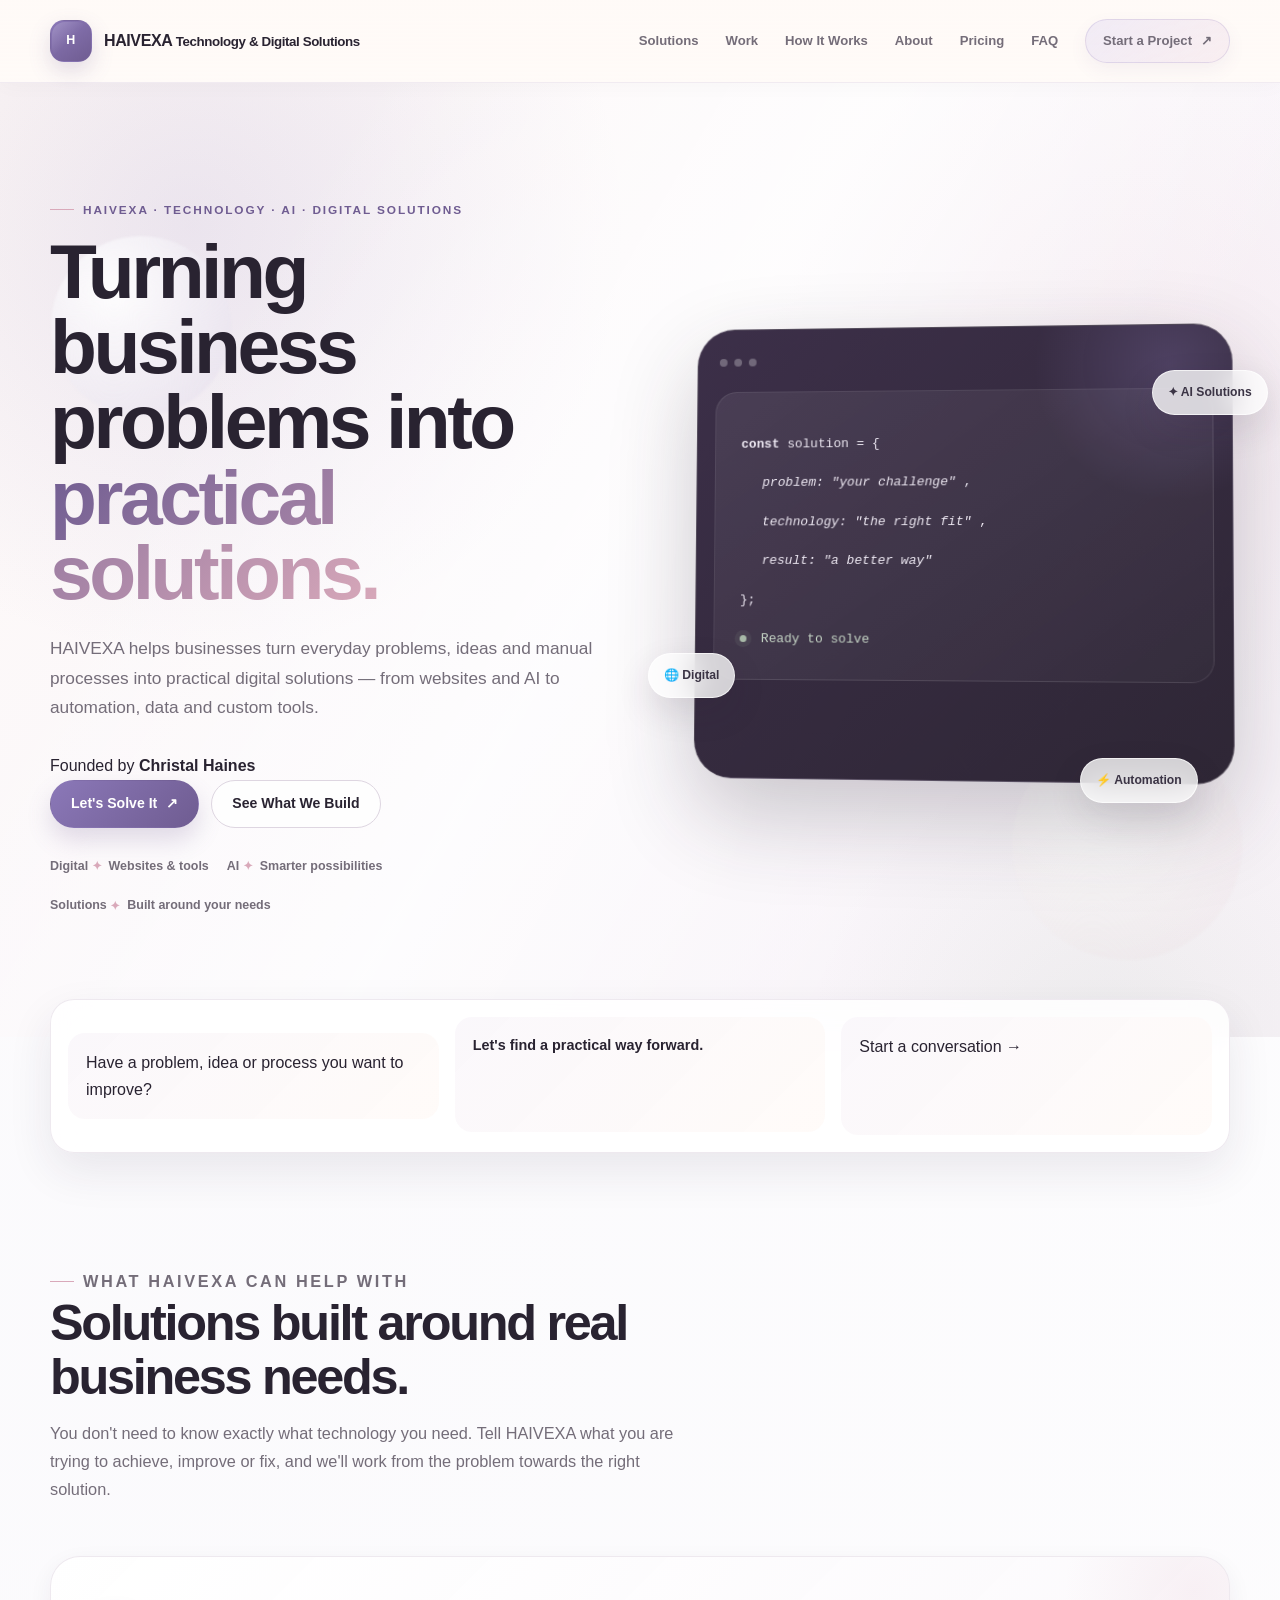
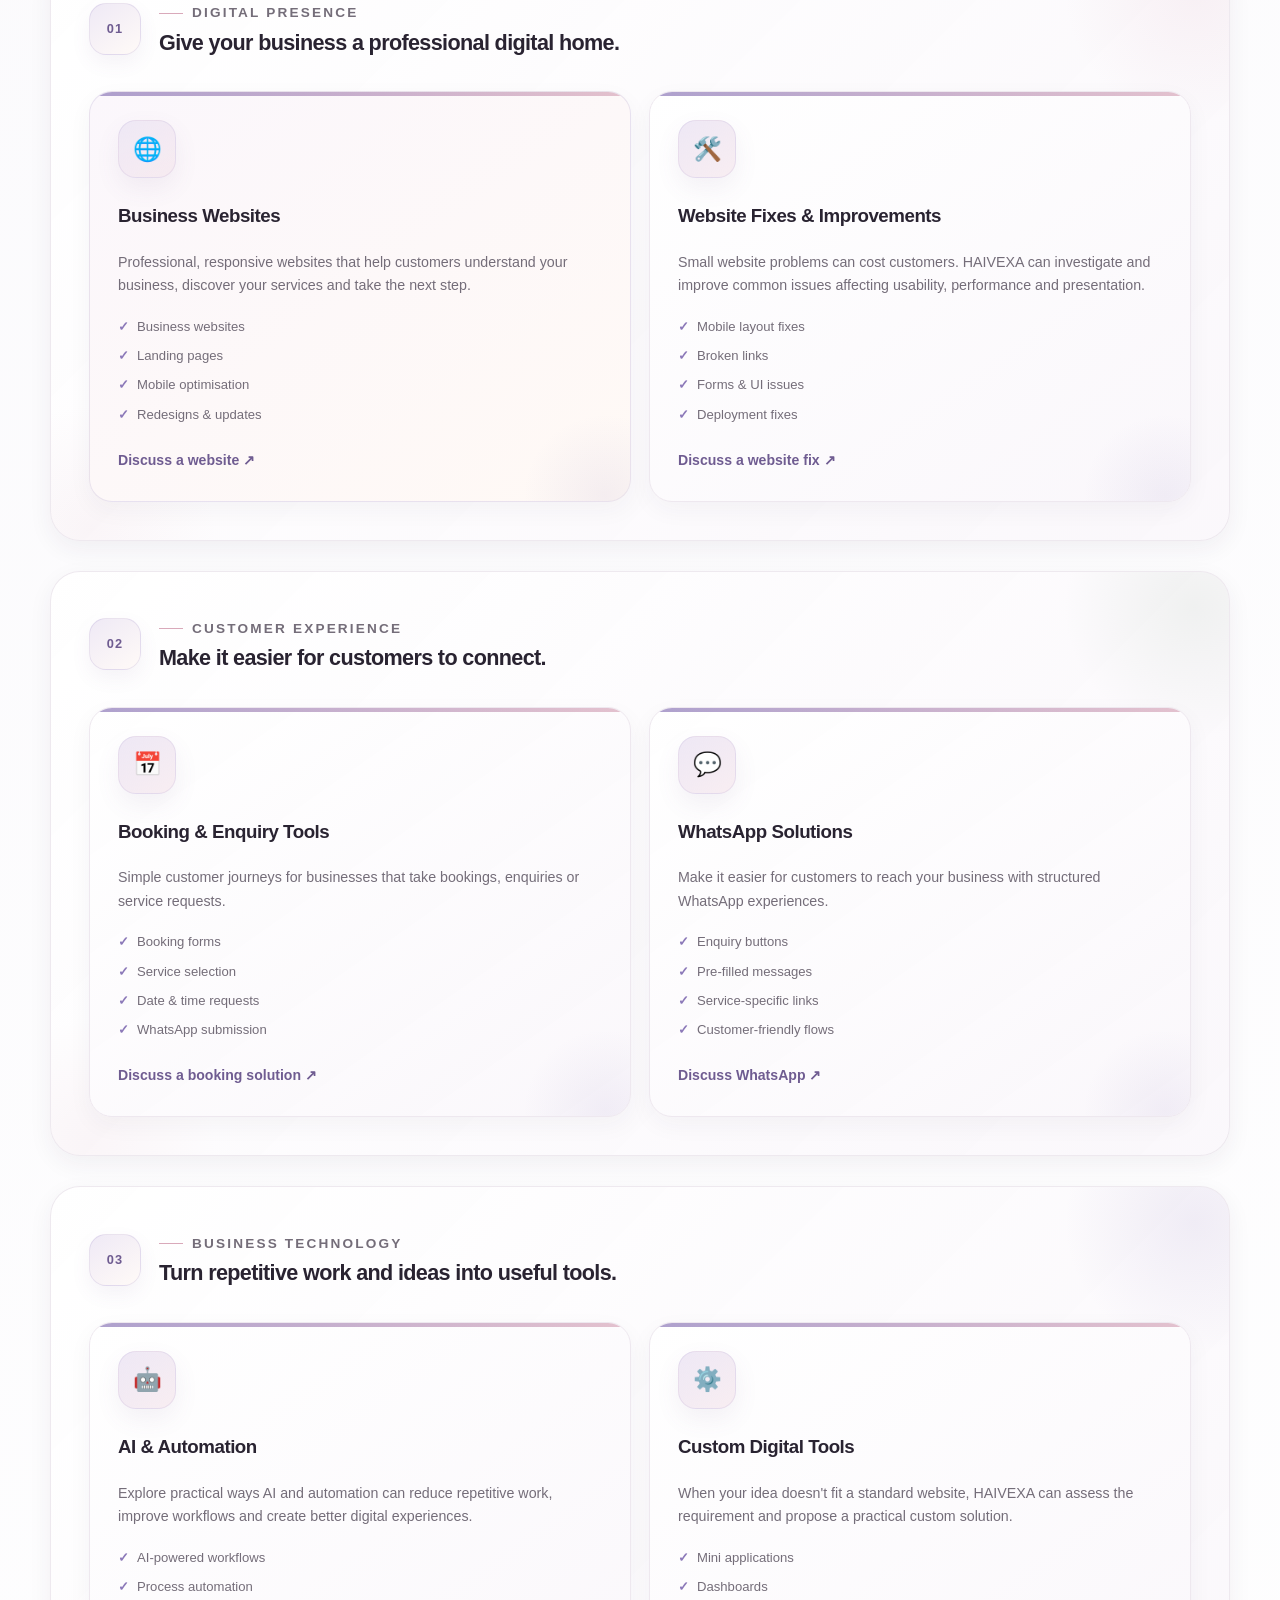
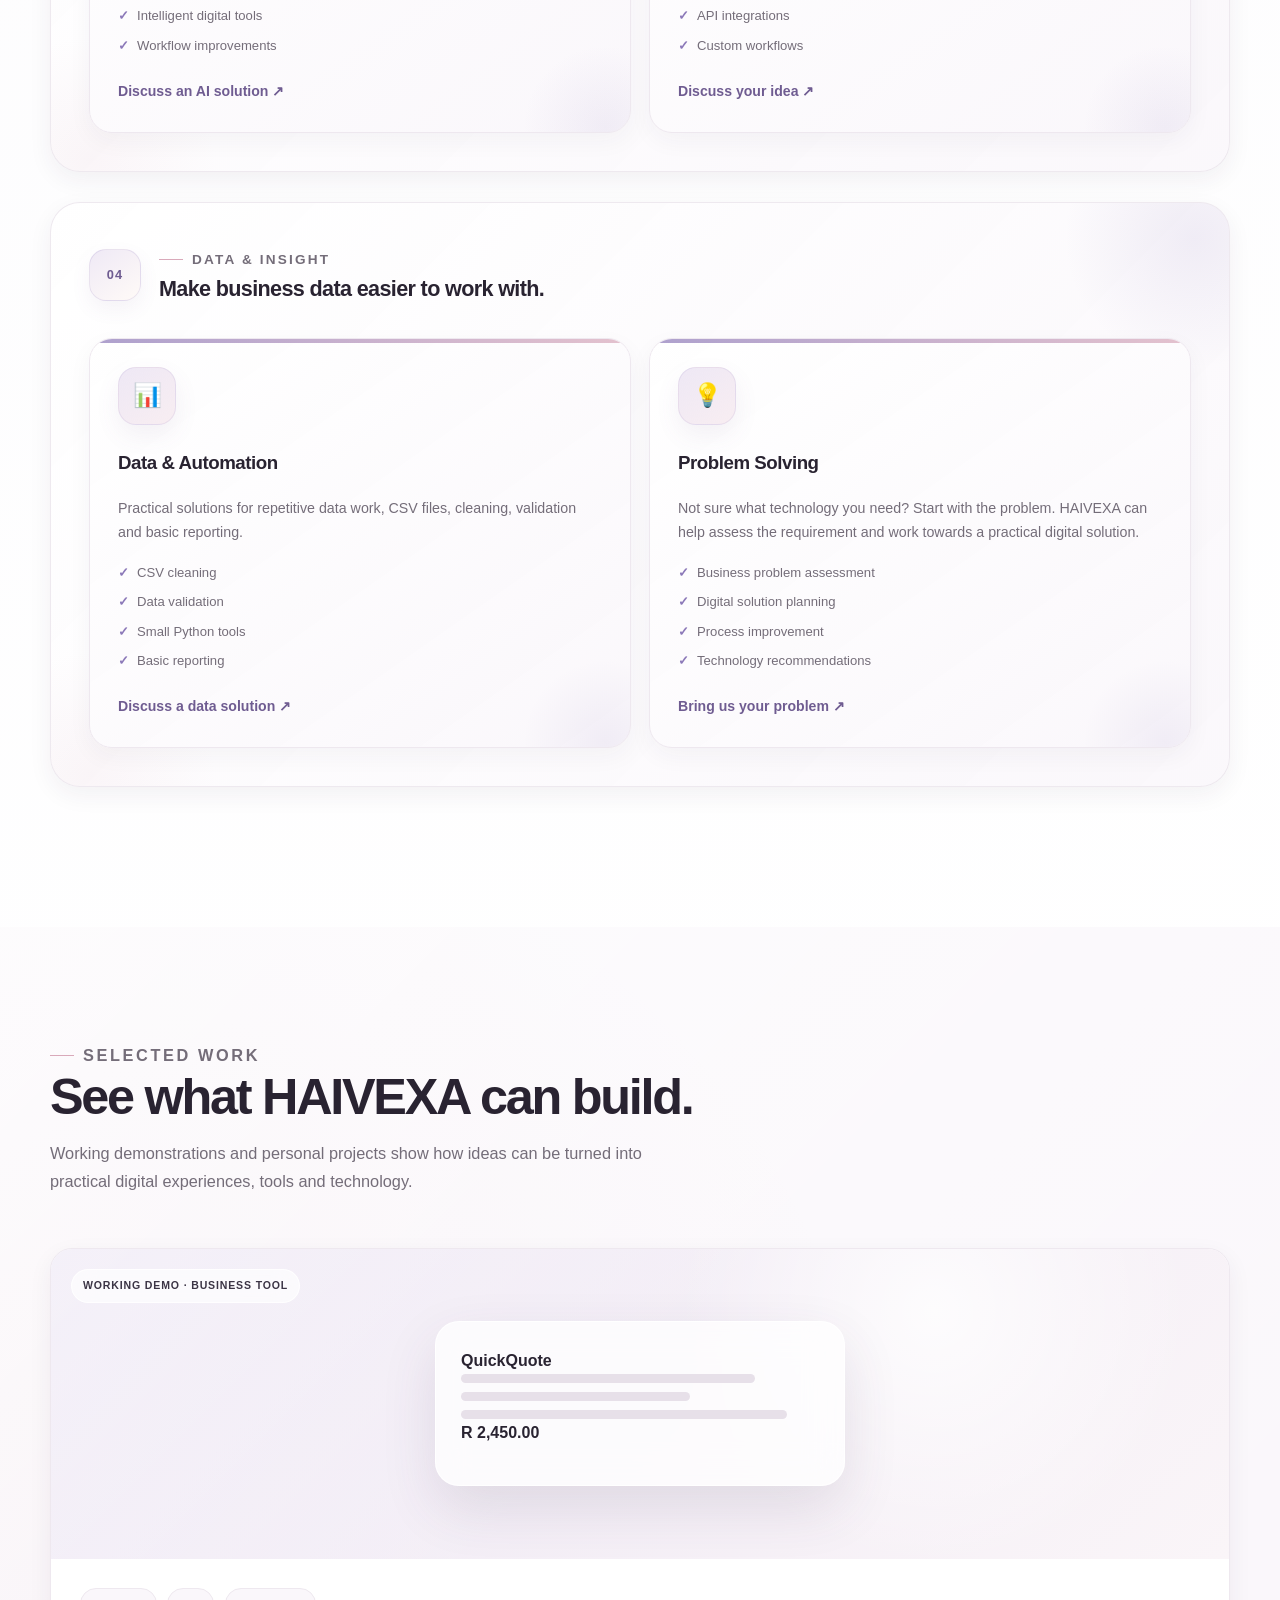
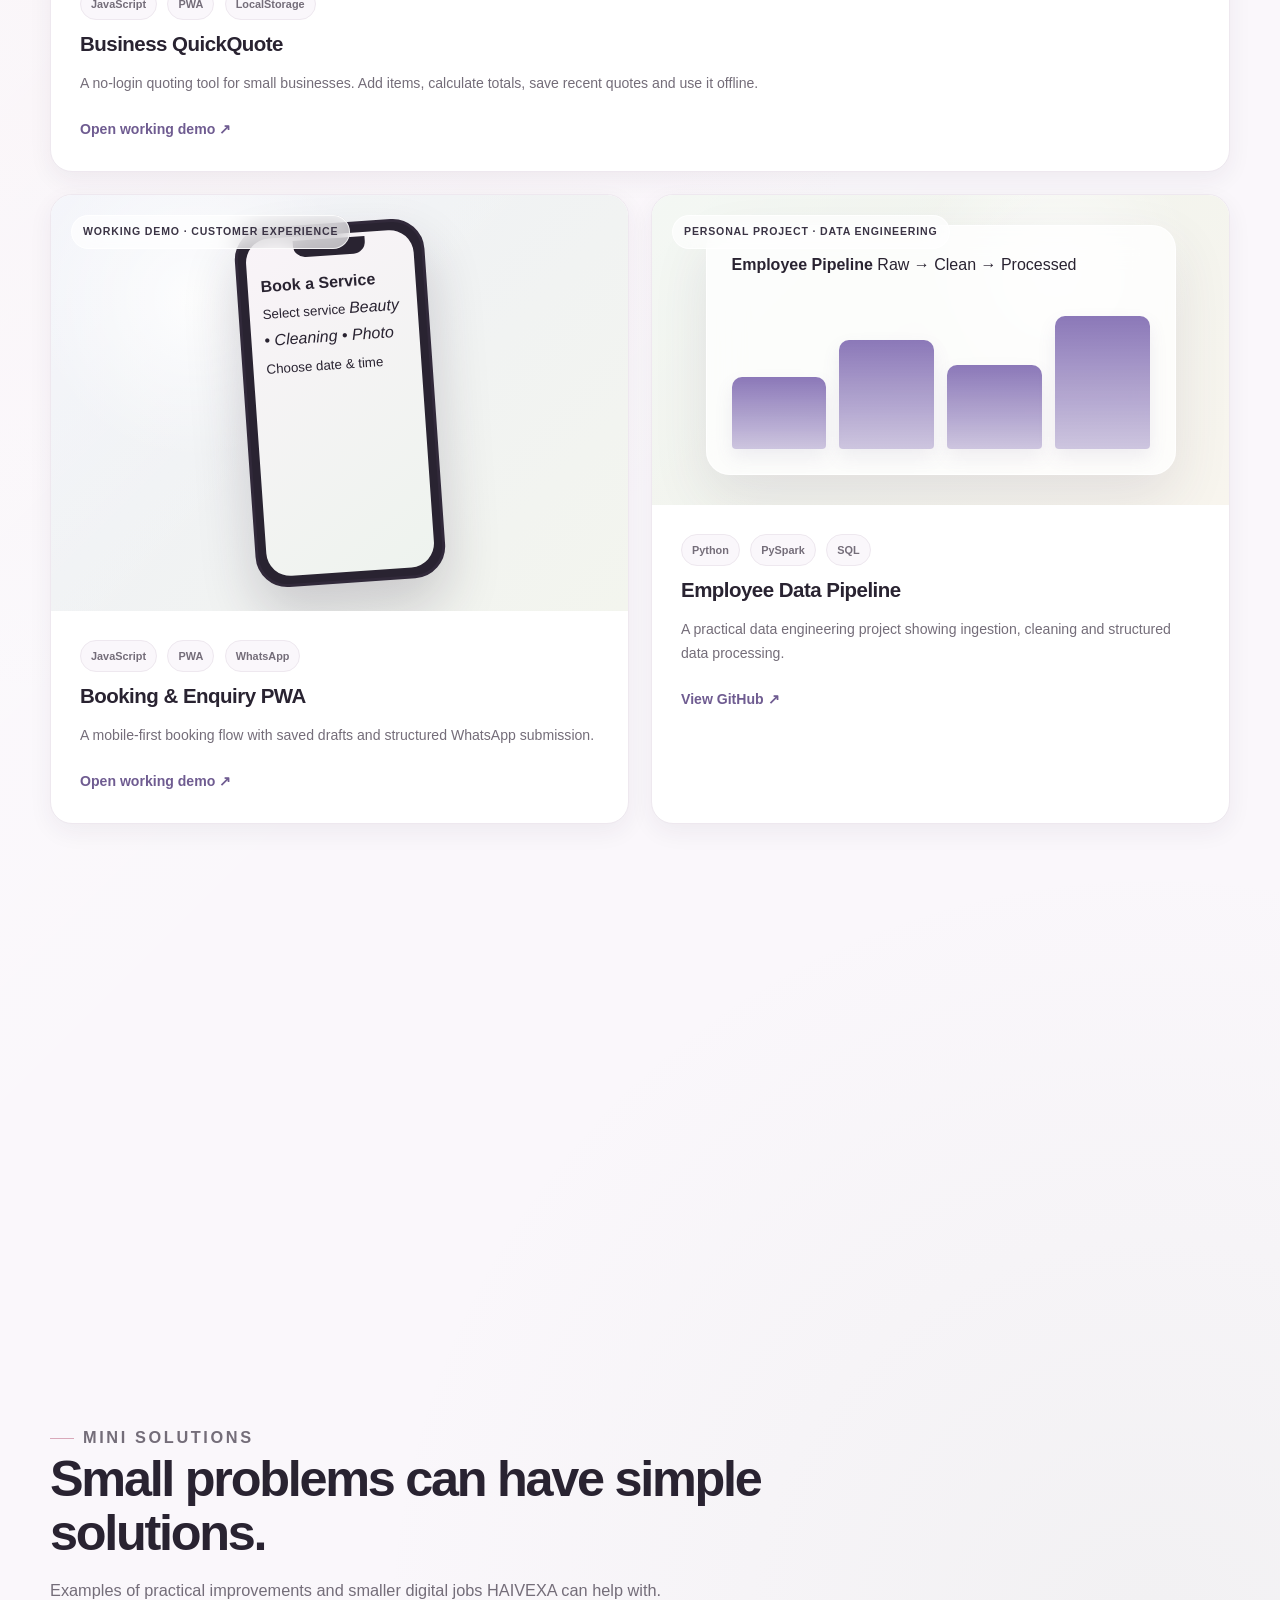
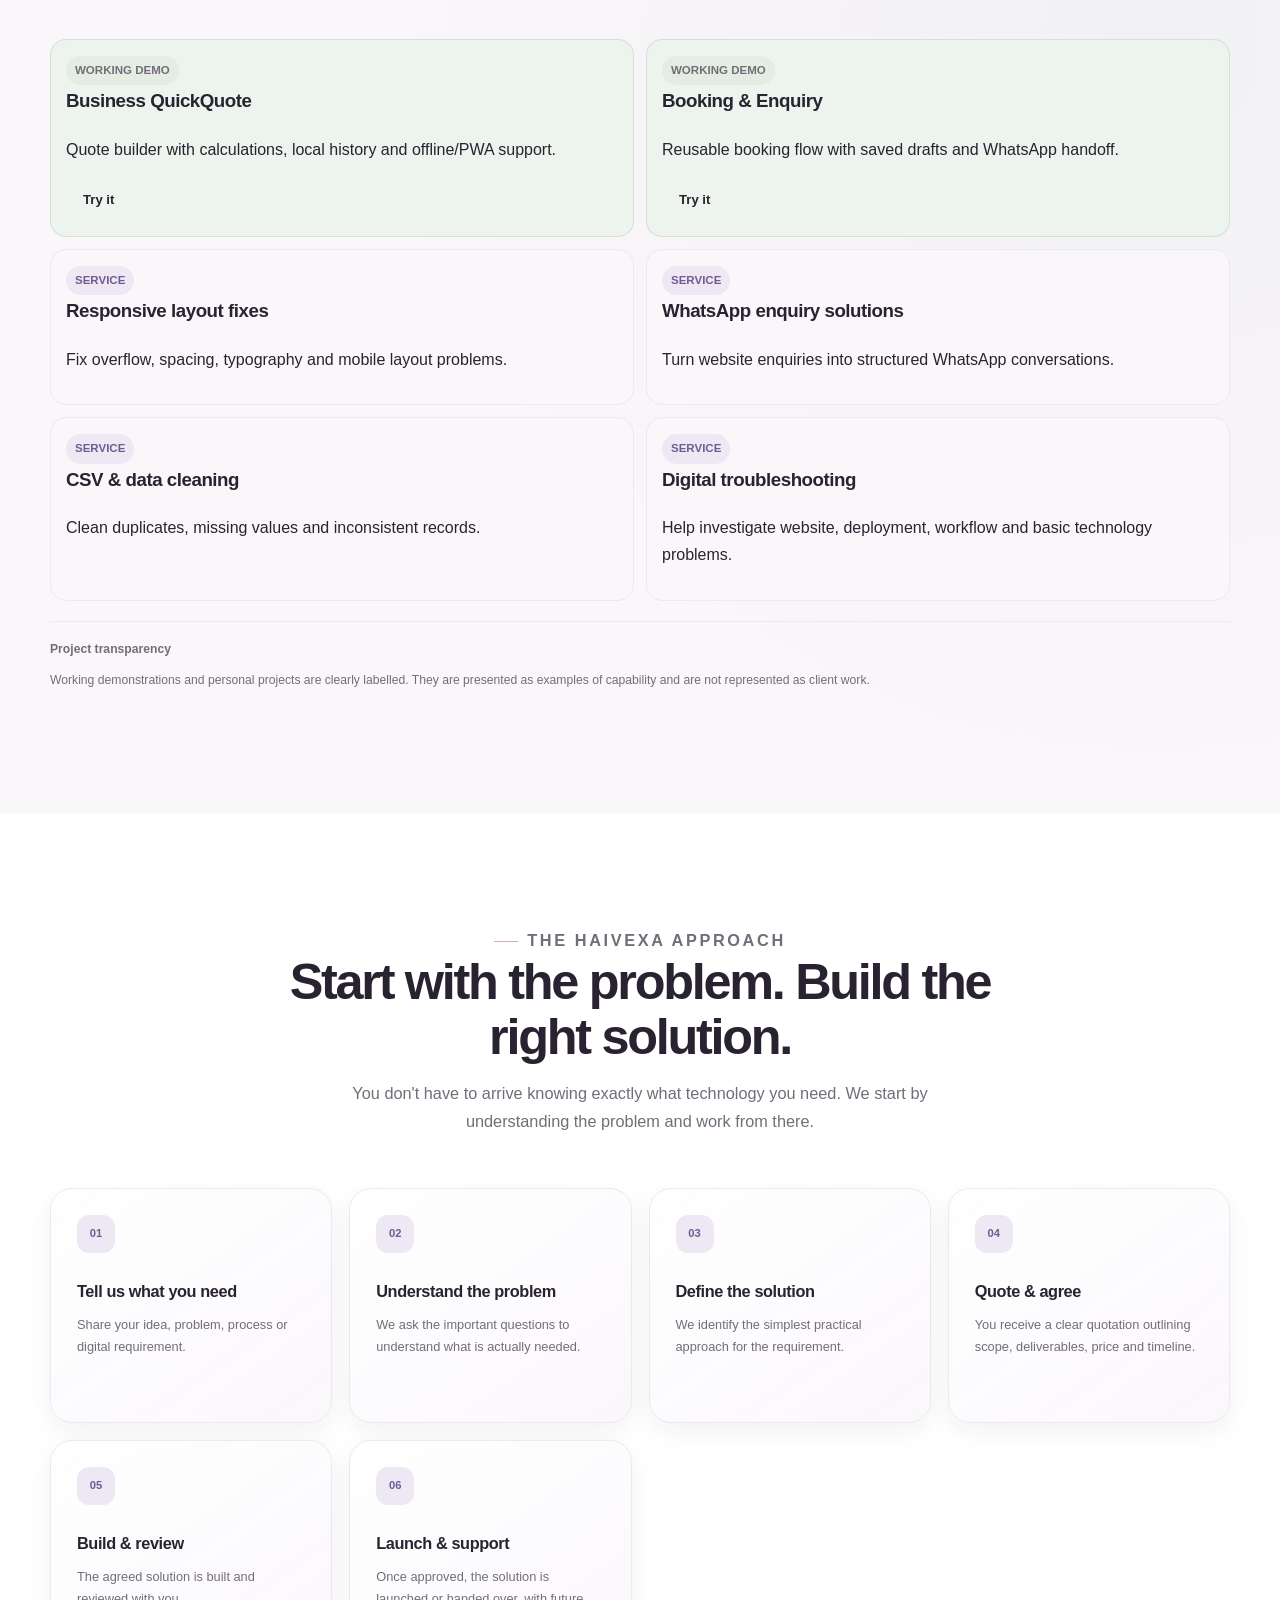
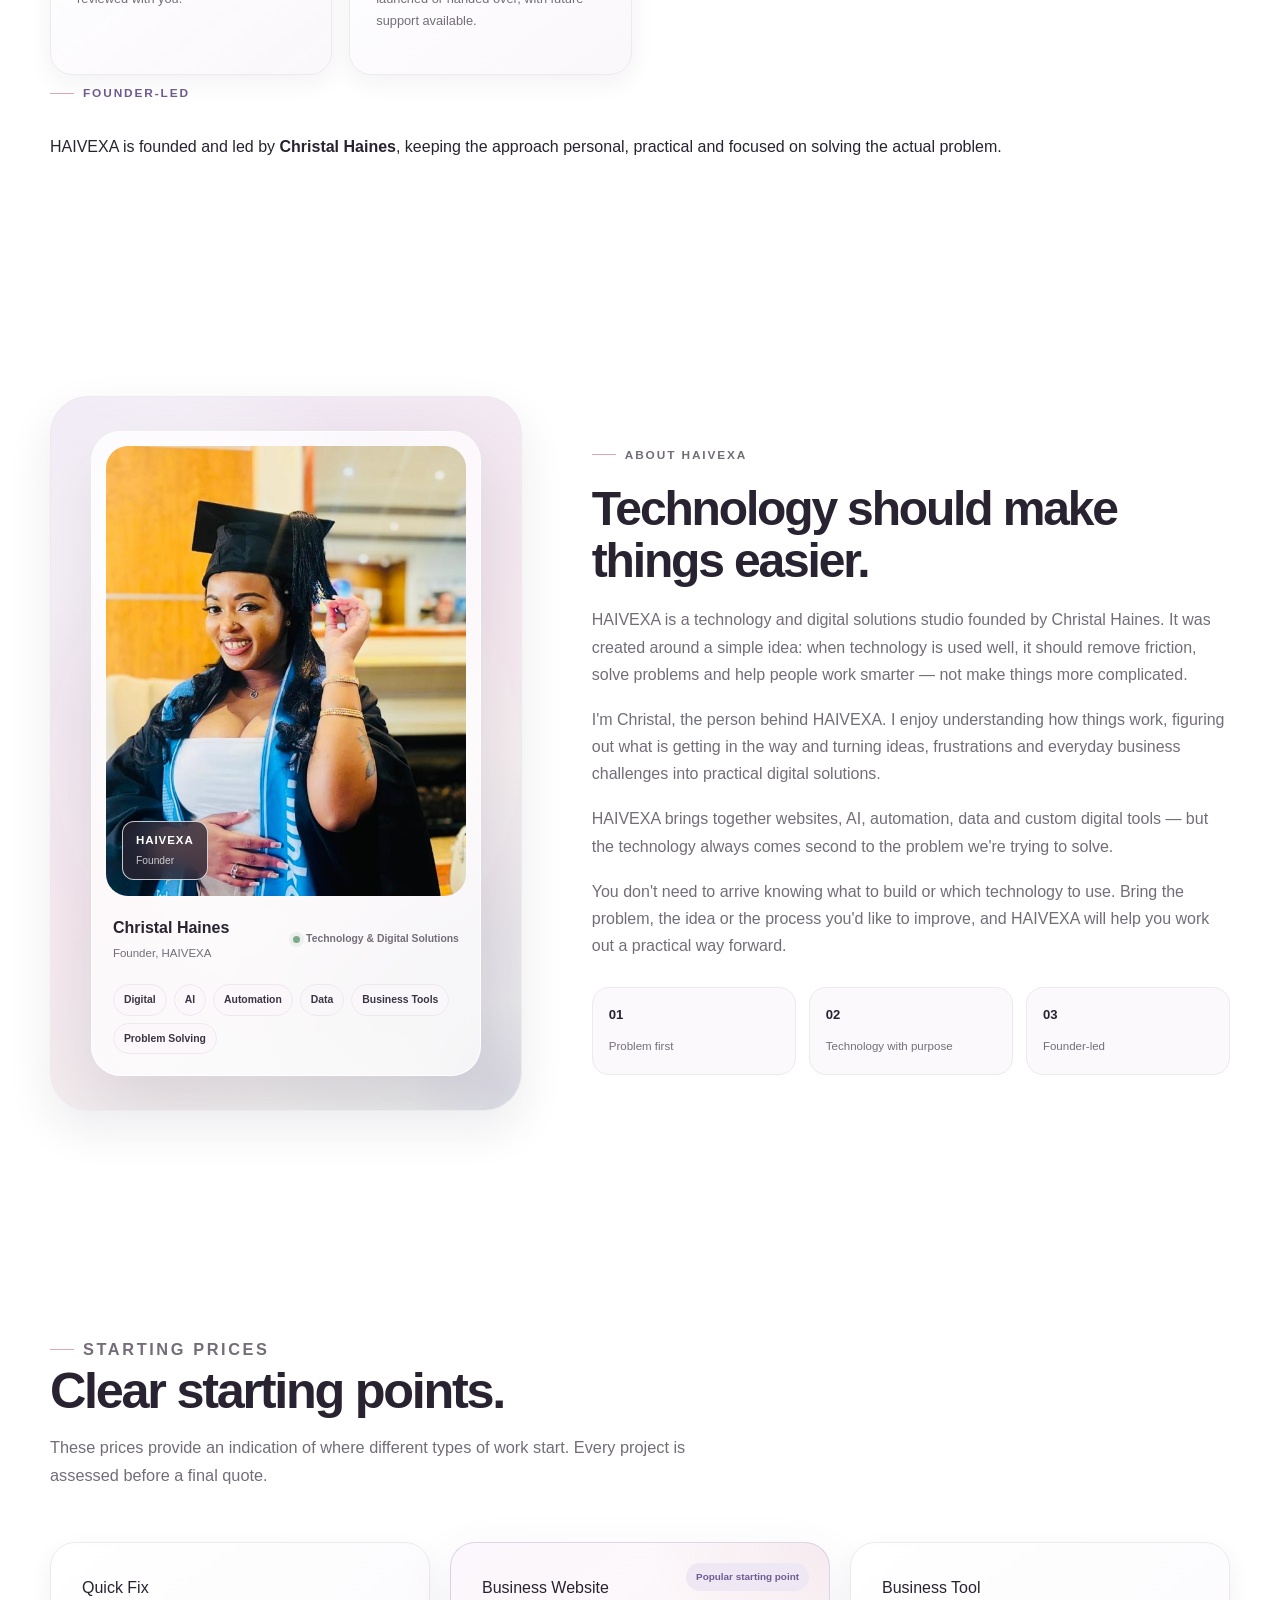
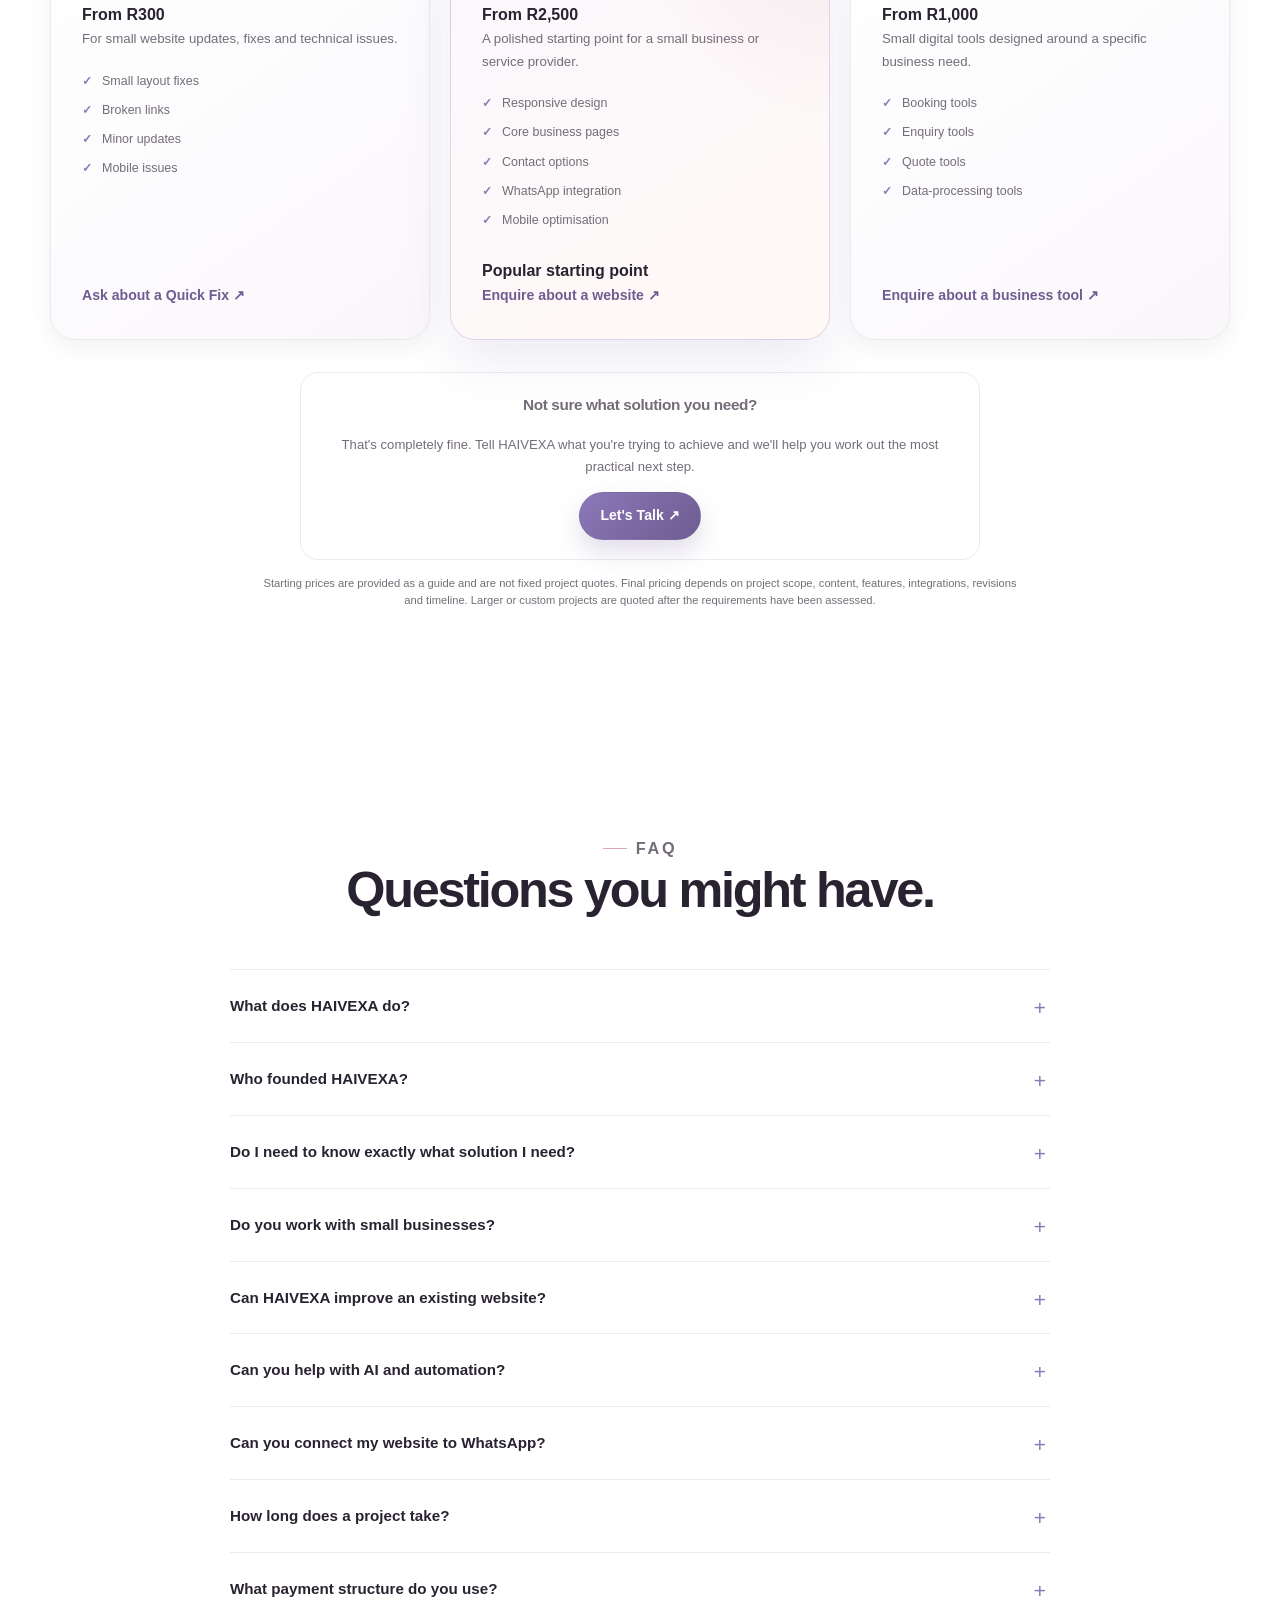
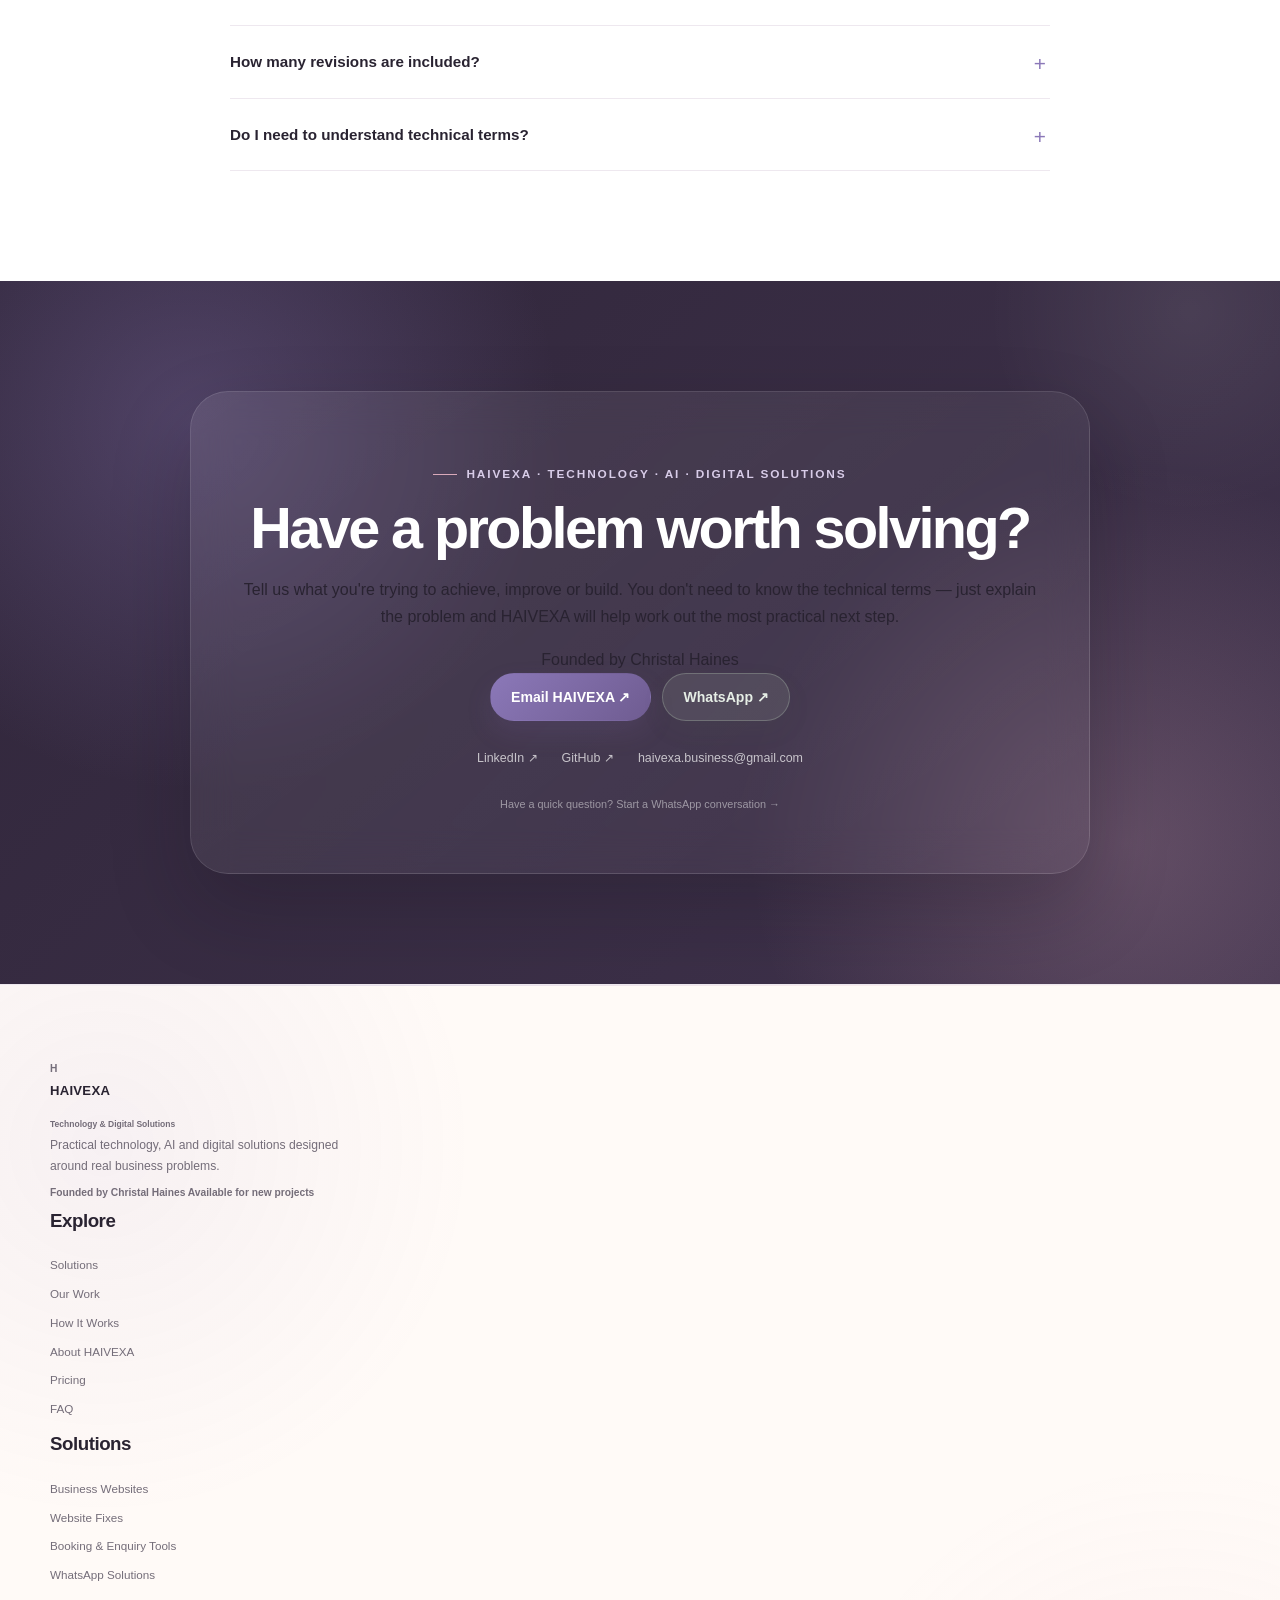
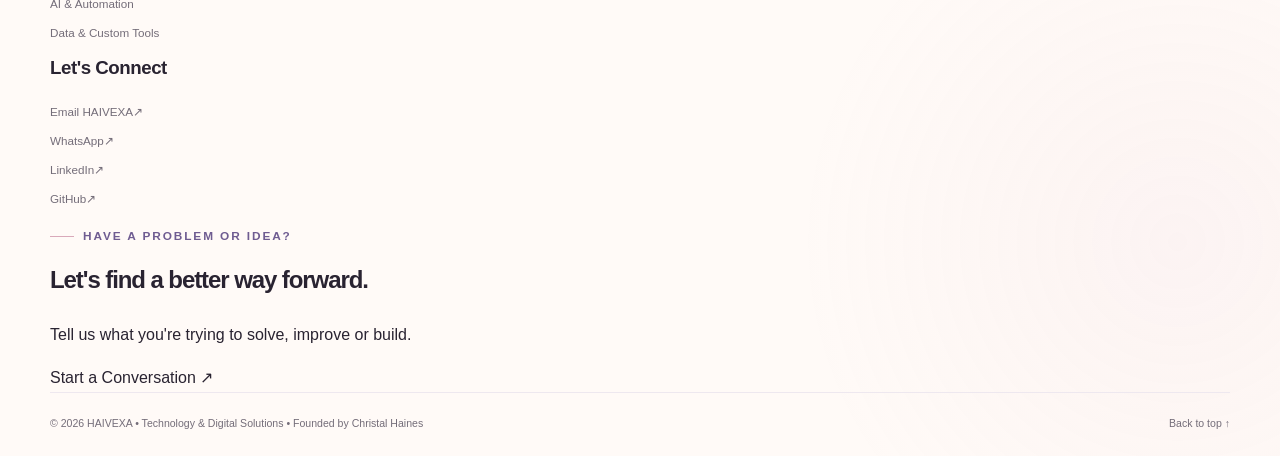
==== commit 990d109a: "Update business contact email" ====
--- a/index.html
+++ b/index.html
@@ -2650,7 +2650,7 @@
 
         <a
           class="btn btn-primary"
-          href="mailto:christalhaines@icloud.com?subject=HAIVEXA%20Project%20Enquiry"
+          href="mailto:haivexa.business@gmail.com?subject=HAIVEXA%20Project%20Enquiry"
         >
           Email HAIVEXA ↗
         </a>
@@ -2690,9 +2690,9 @@
 
 
         <a
-          href="mailto:christalhaines@icloud.com"
+          href="mailto:haivexa.business@gmail.com"
         >
-          christalhaines@icloud.com
+          haivexa.business@gmail.com
         </a>
 
       </div>
@@ -2883,7 +2883,7 @@
 
 
         <a
-          href="mailto:christalhaines@icloud.com"
+          href="mailto:haivexa.business@gmail.com"
         >
           Email HAIVEXA
           <span aria-hidden="true">↗</span>
@@ -3023,3 +3023,4 @@
 </body>
 
 </html>
+
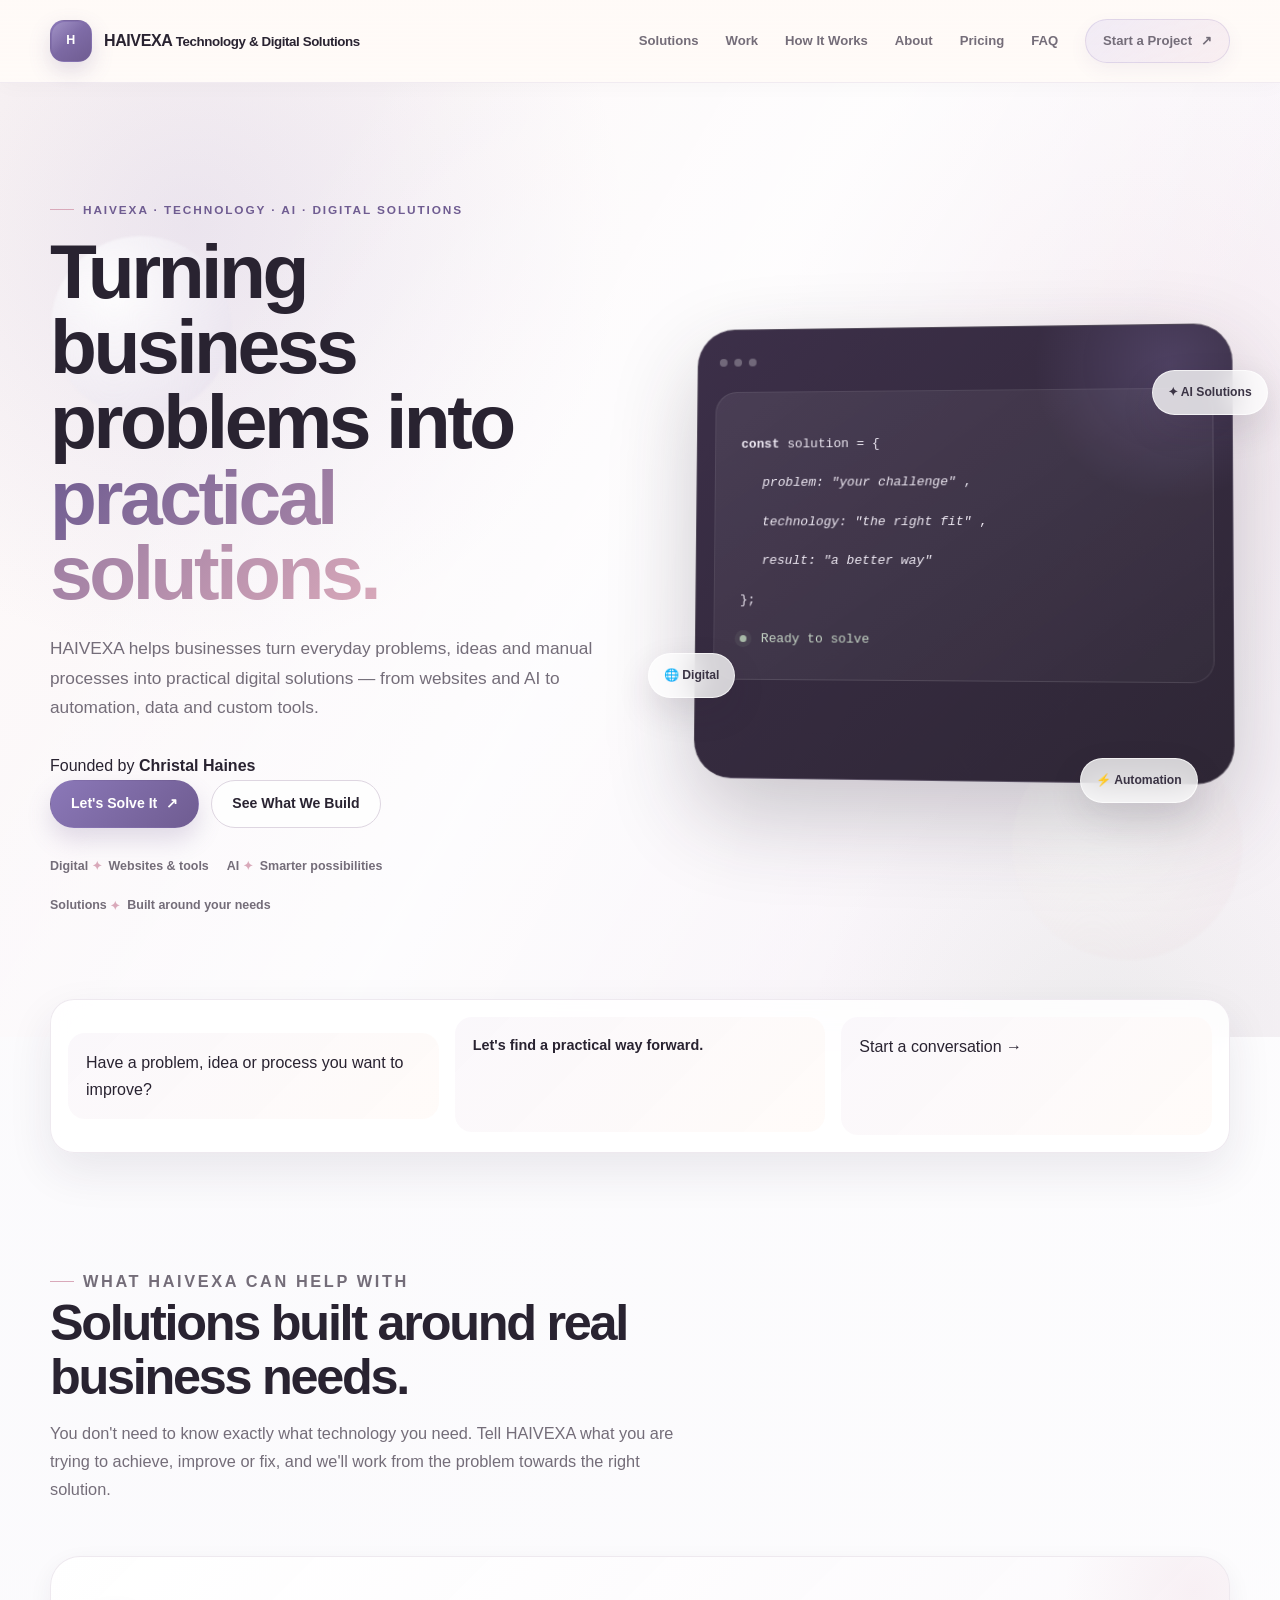
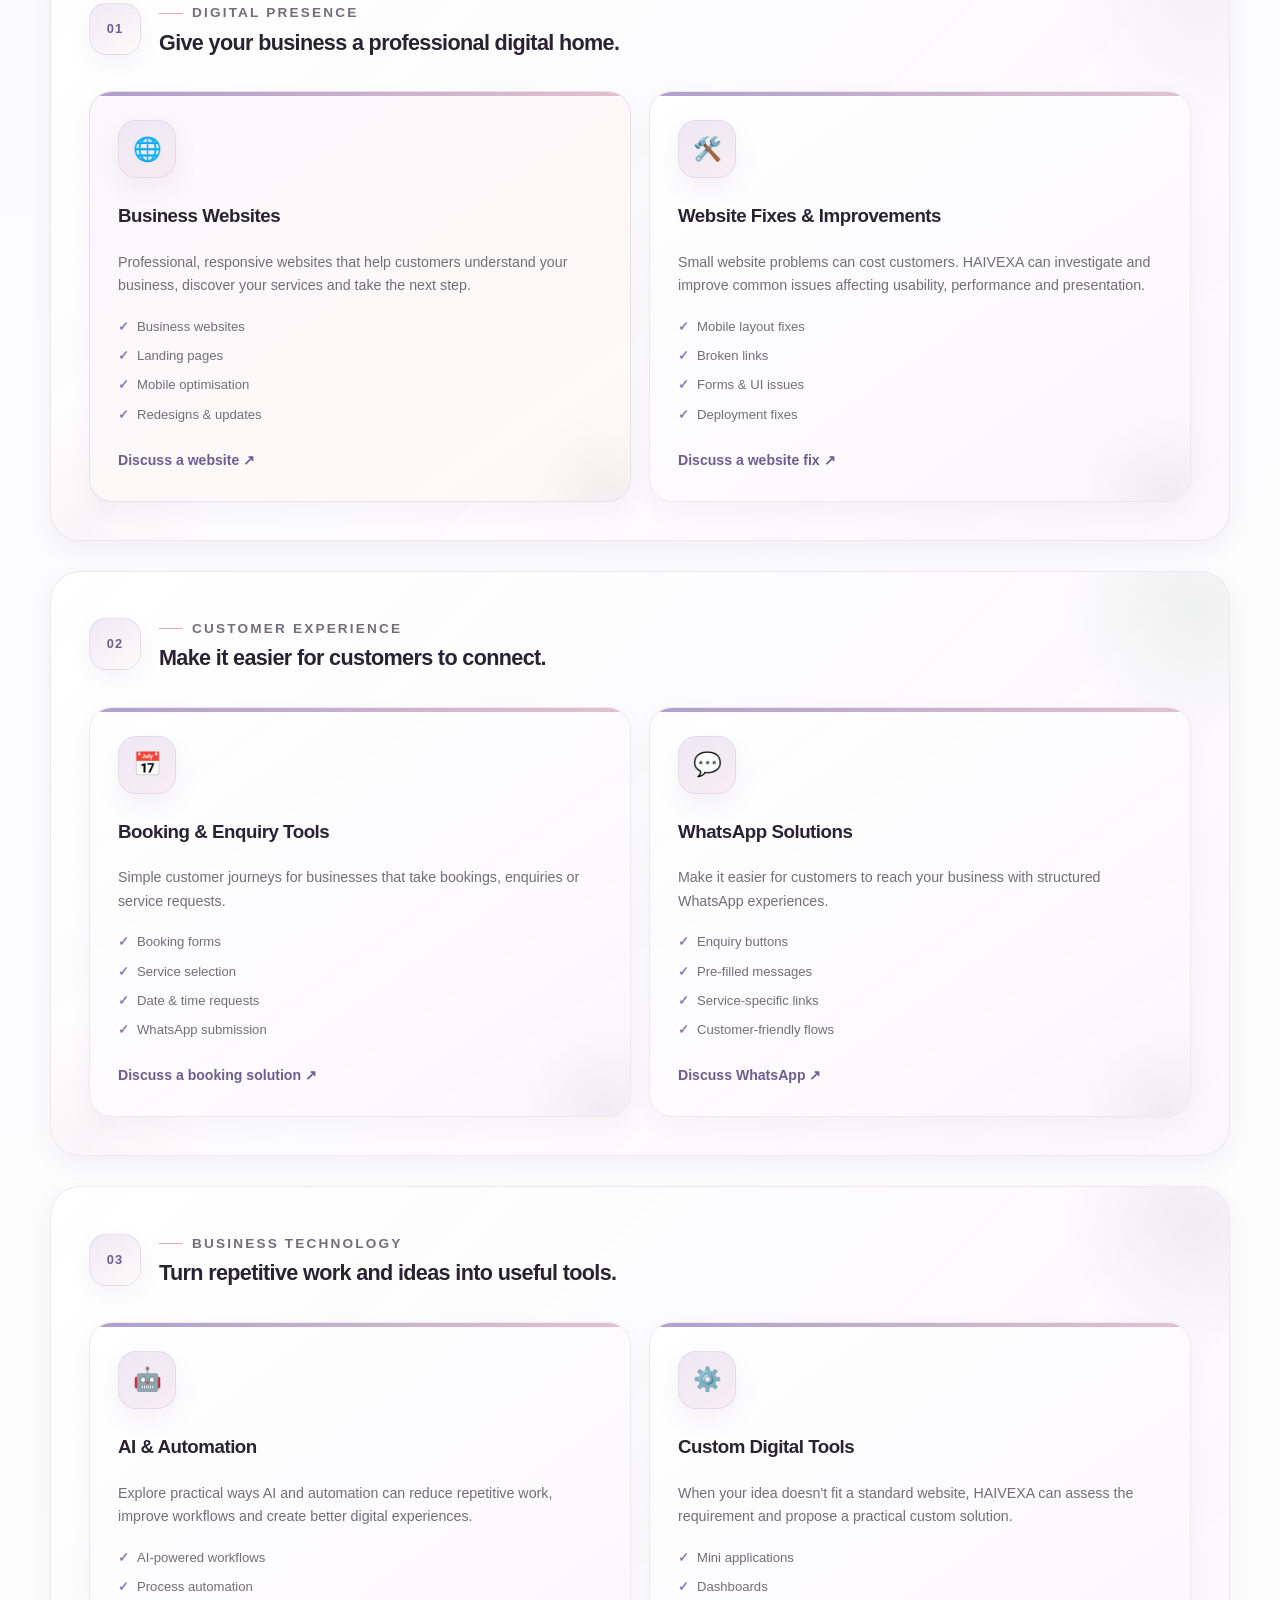
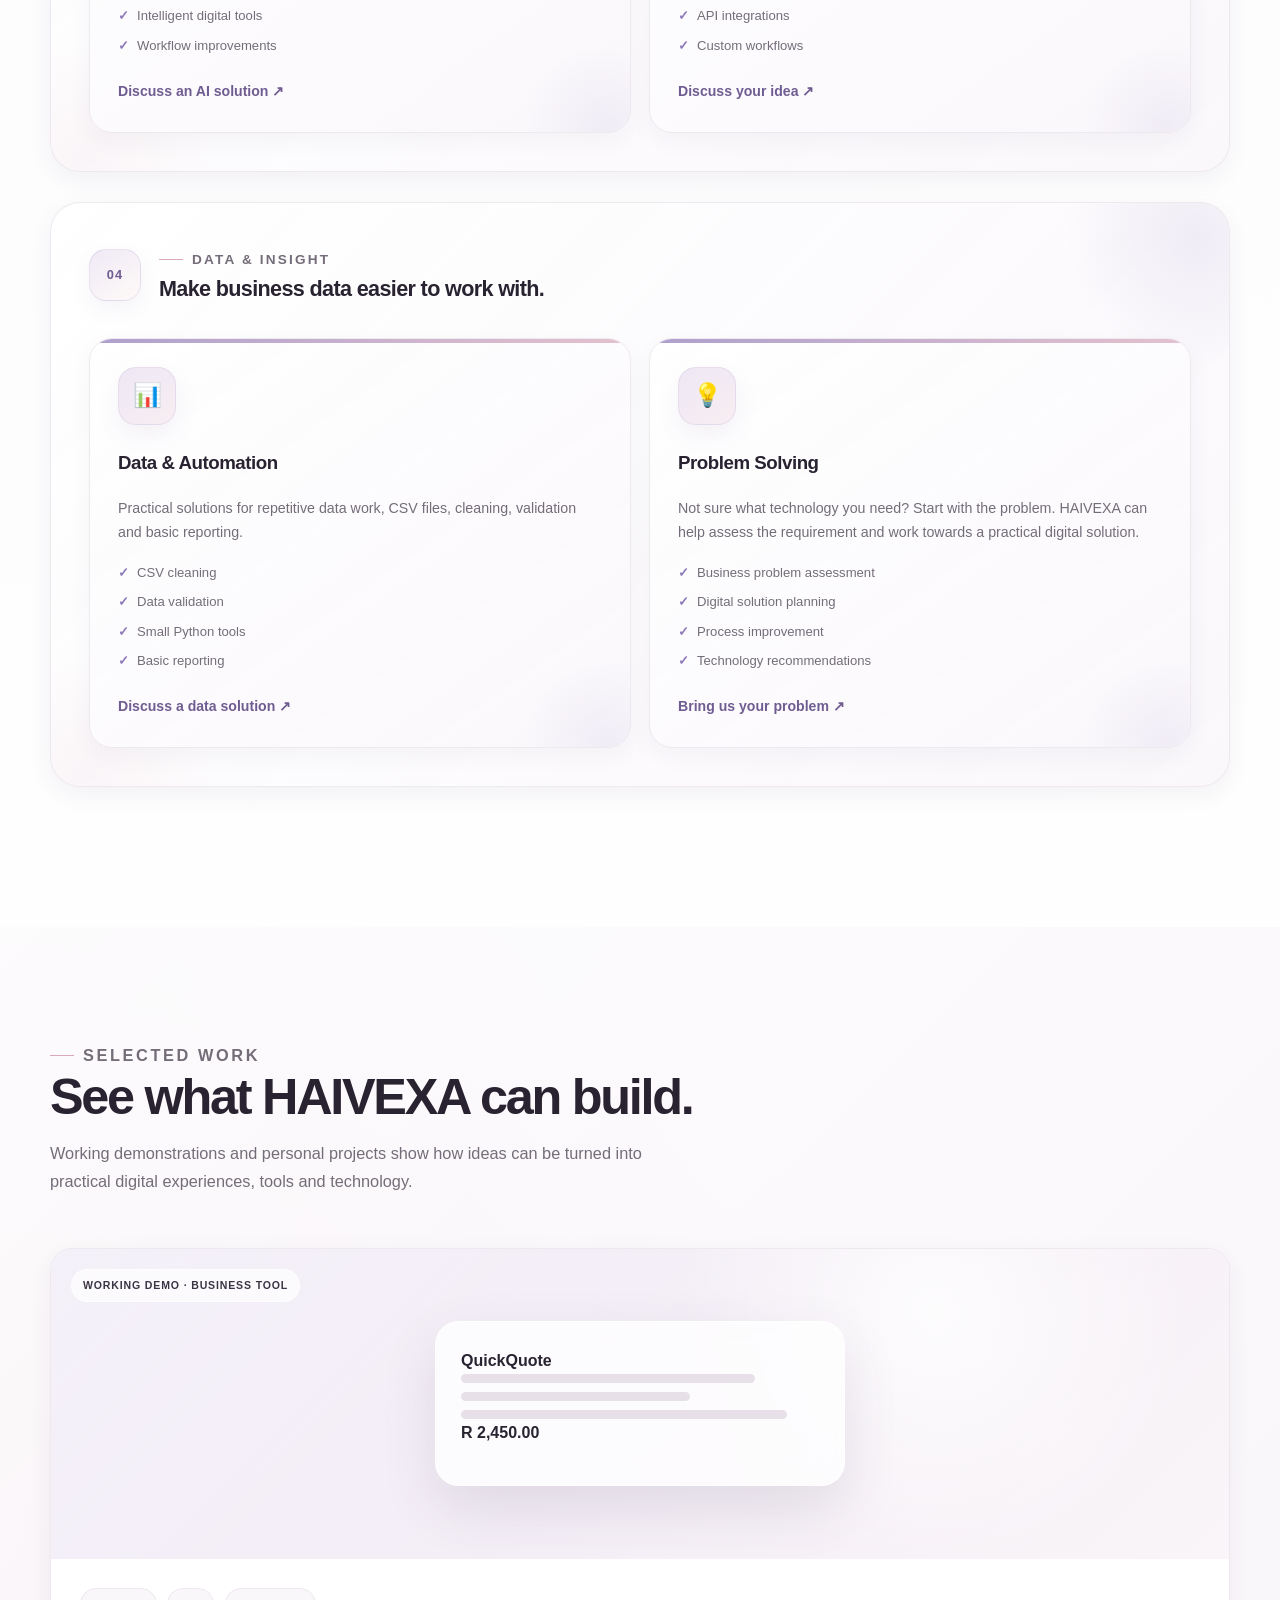
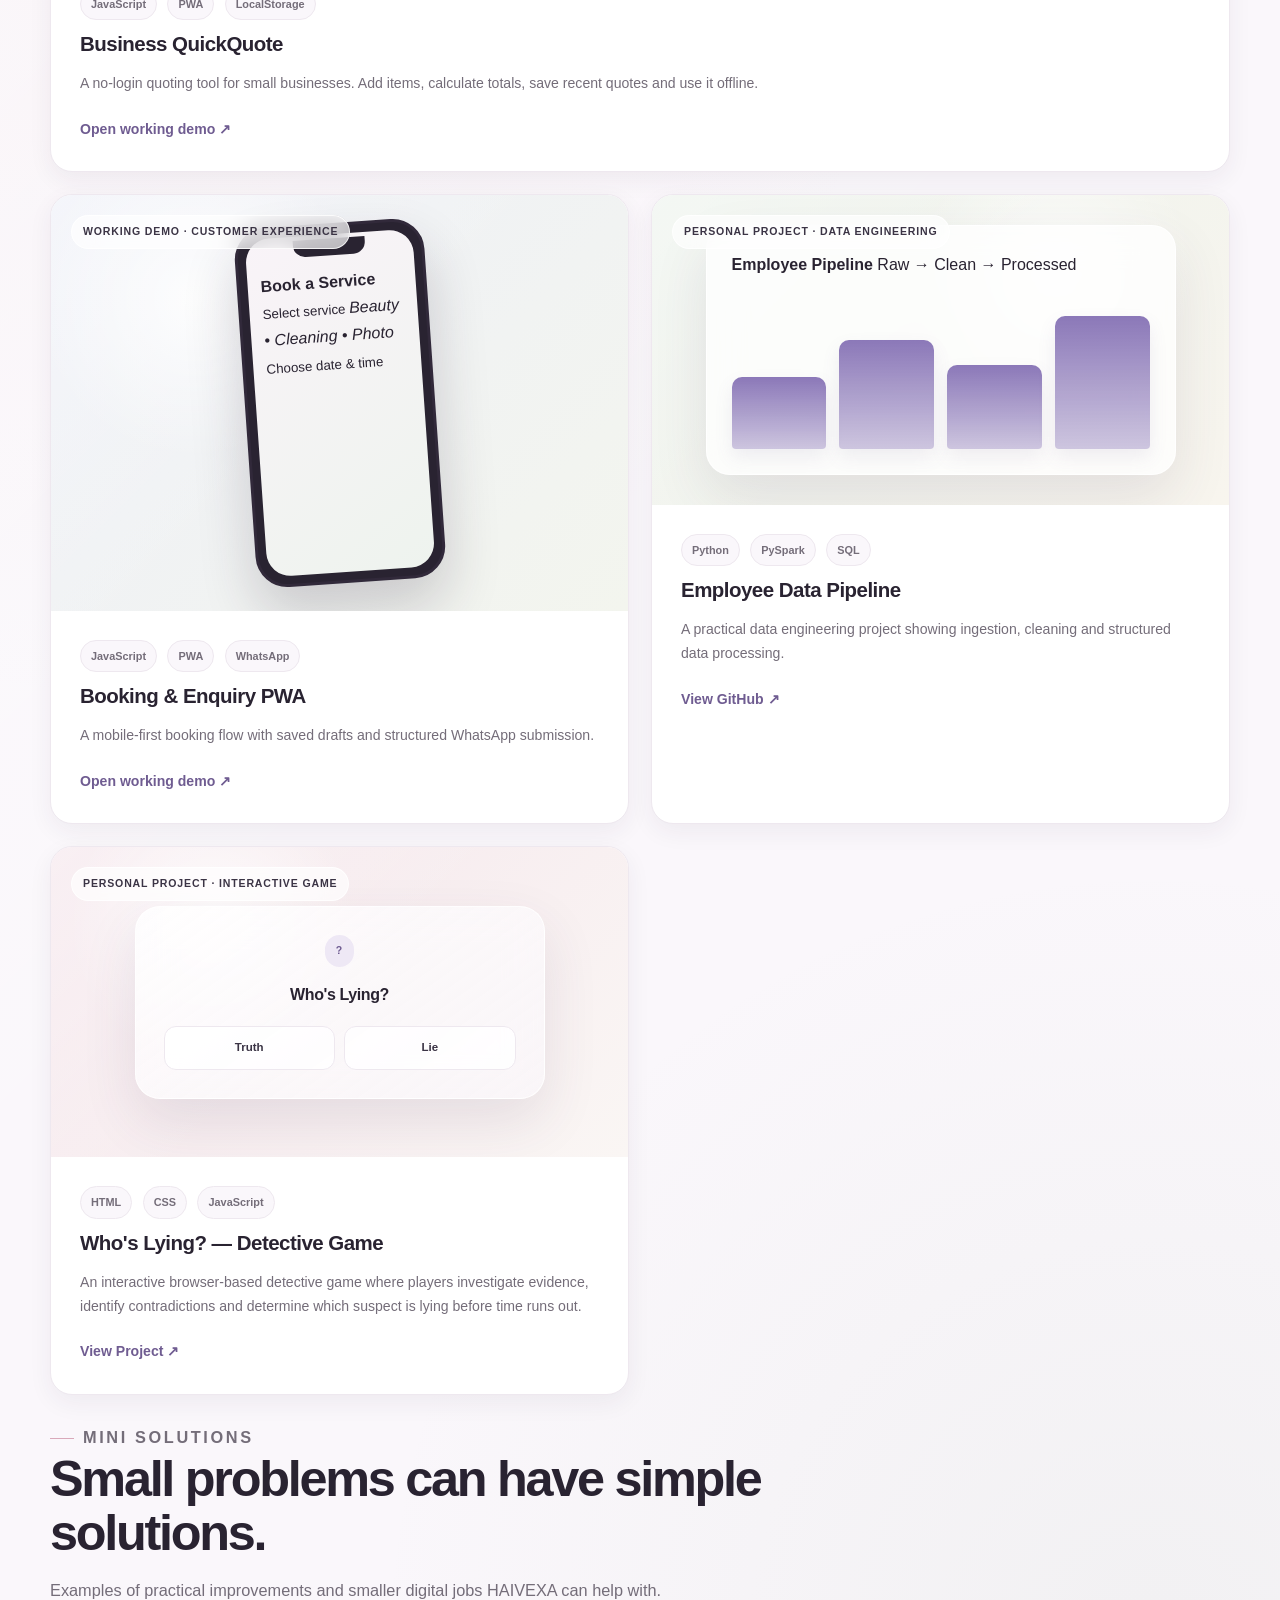
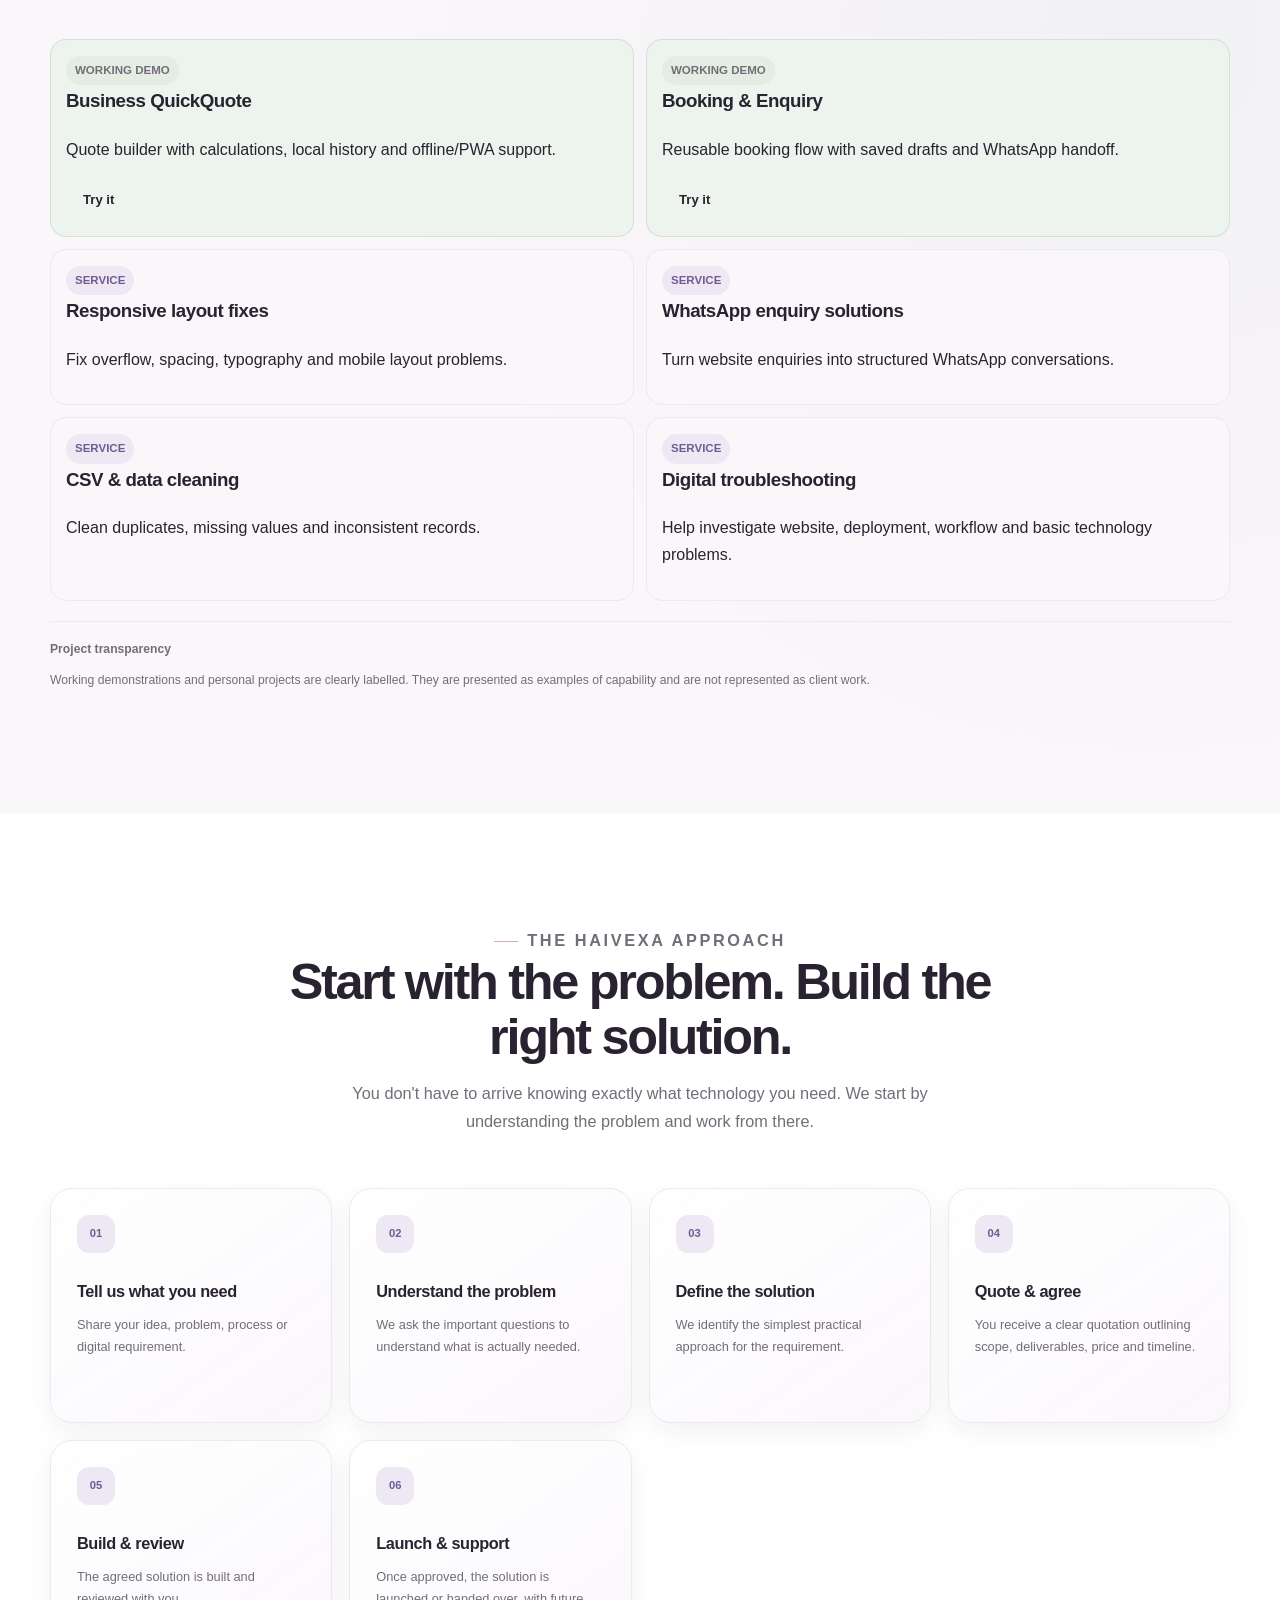
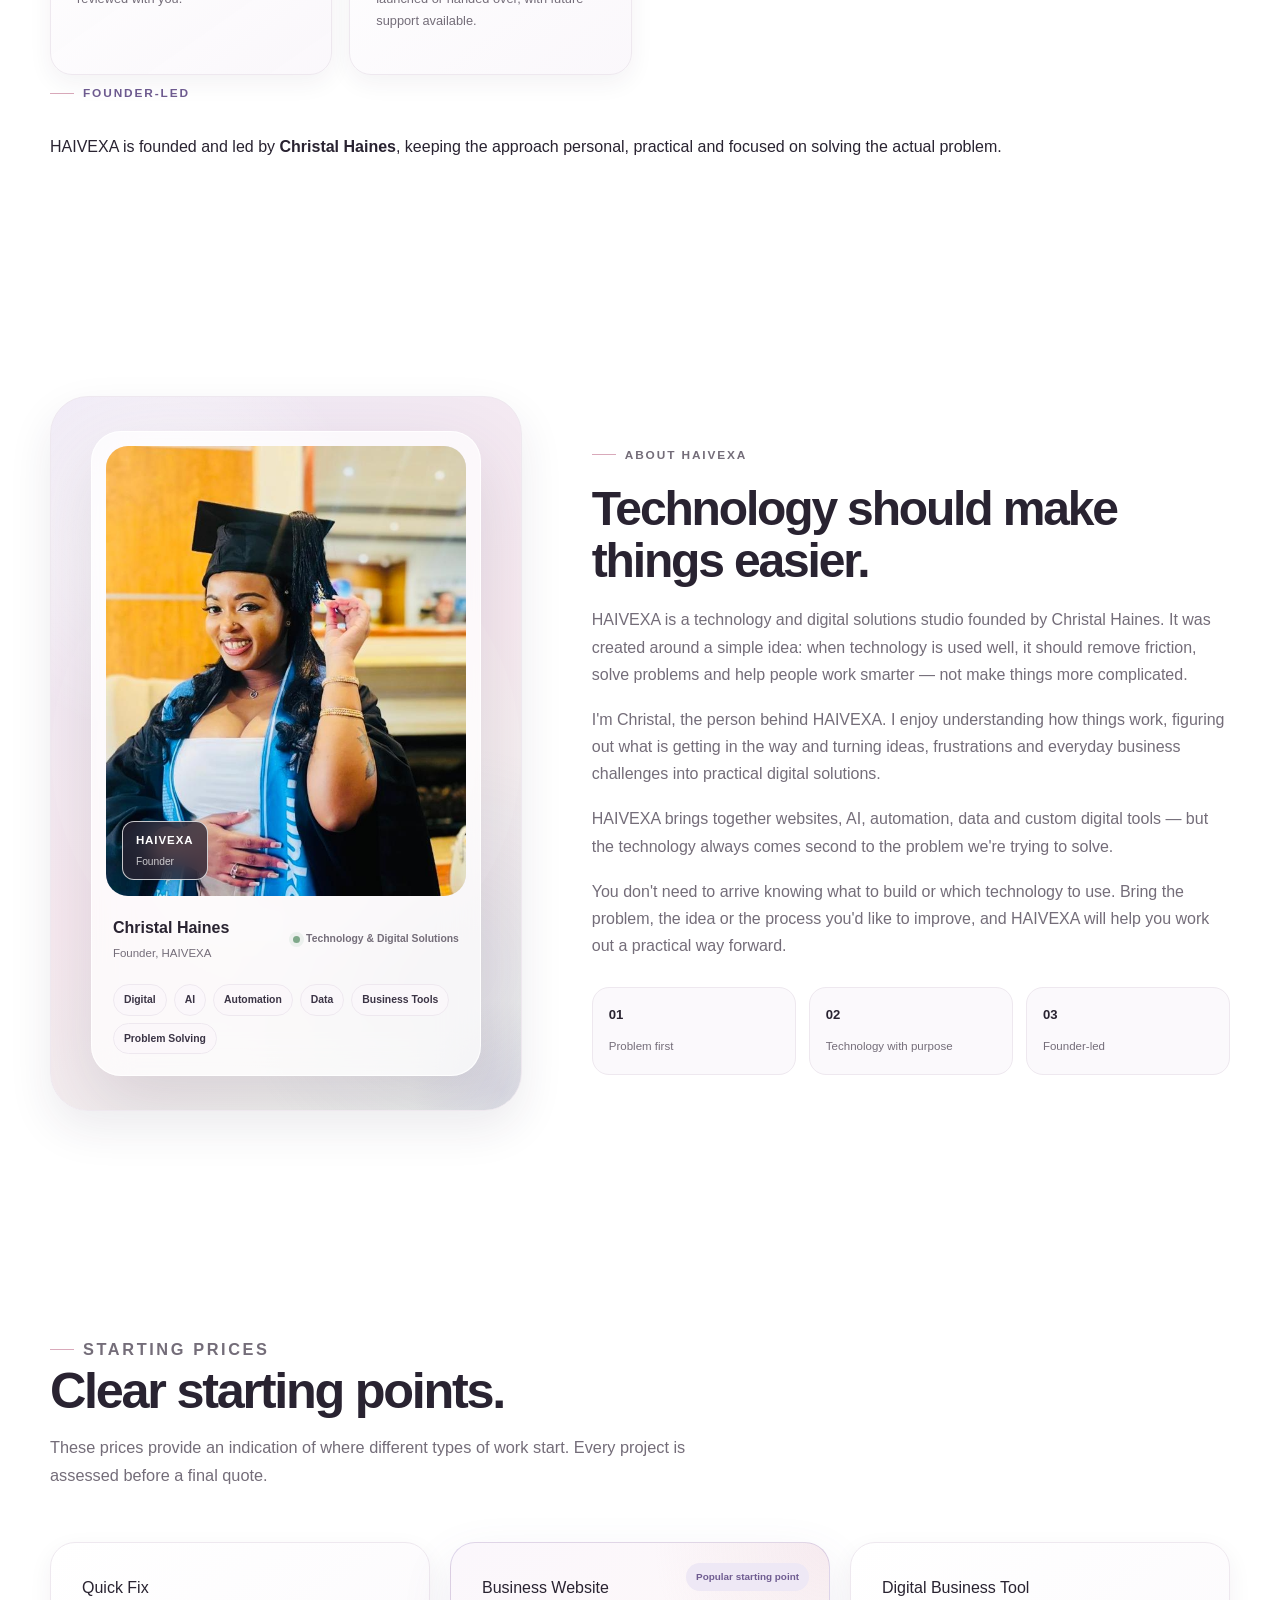
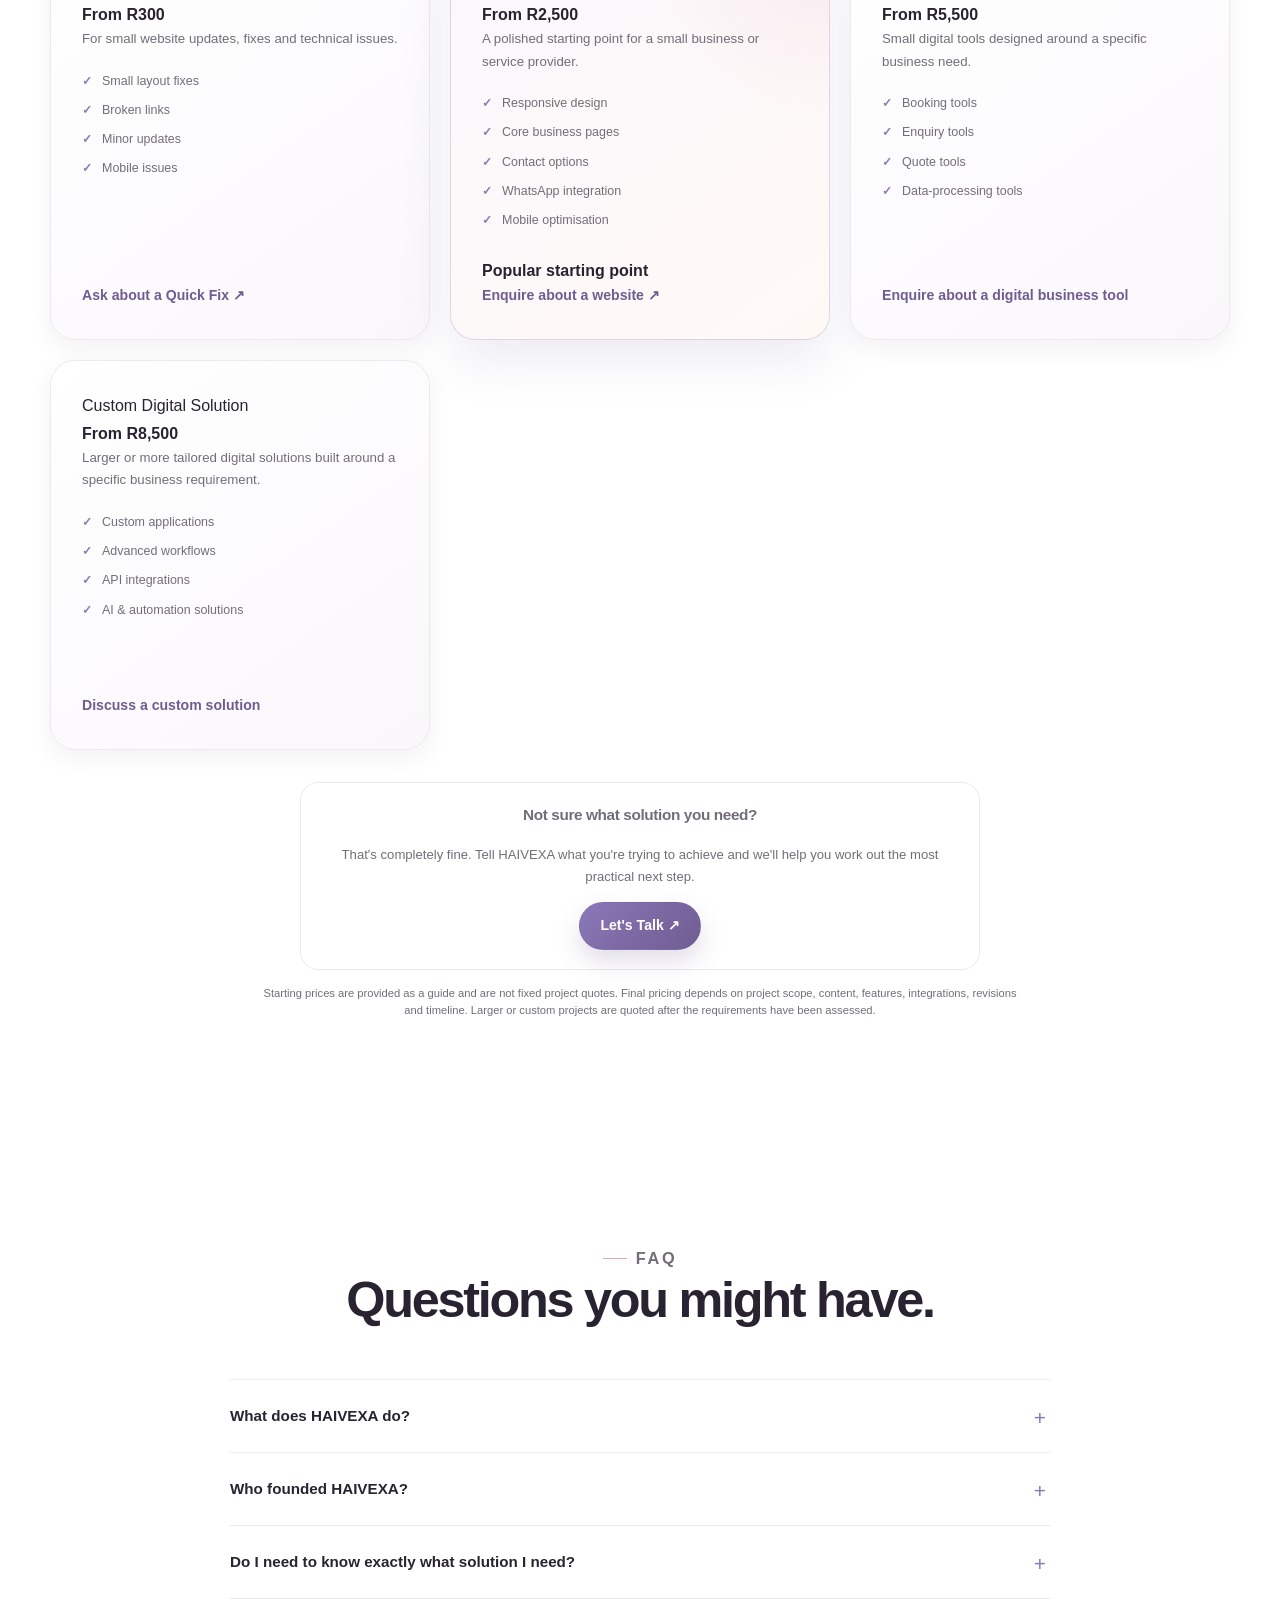
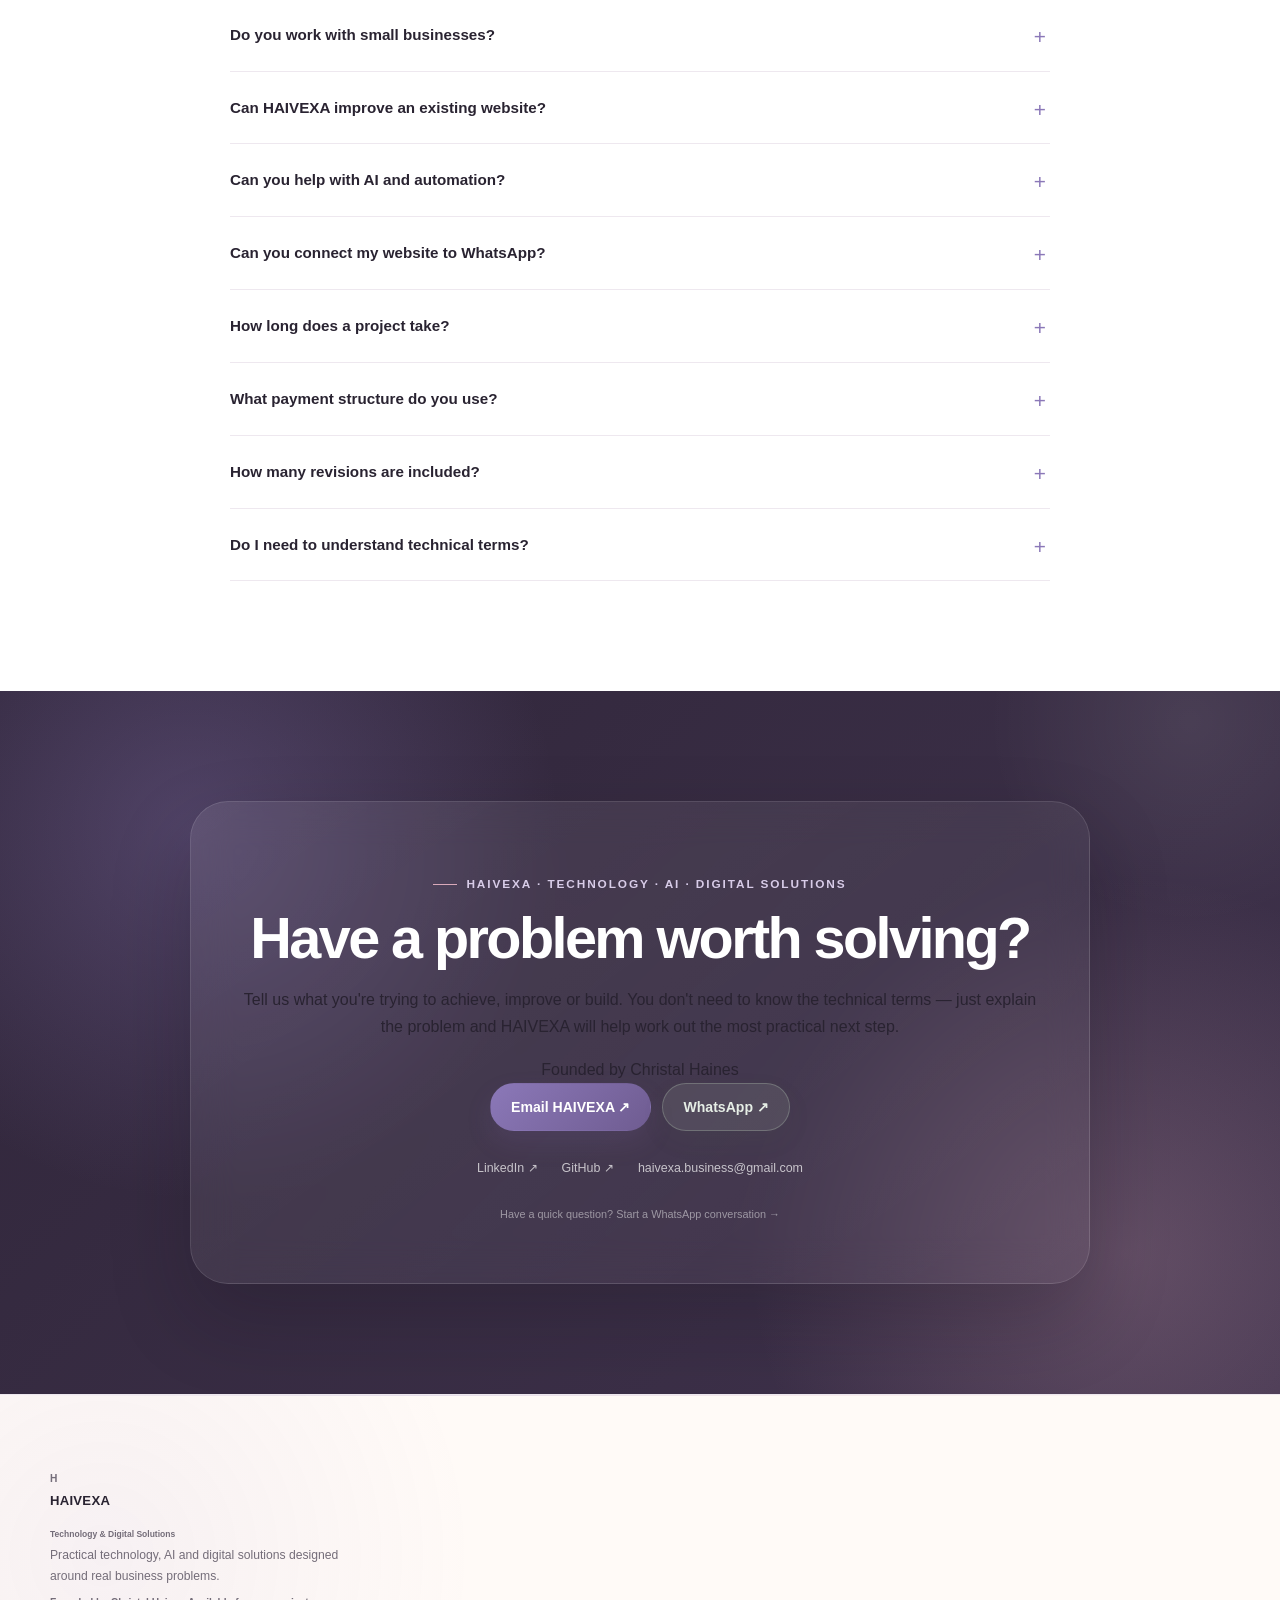
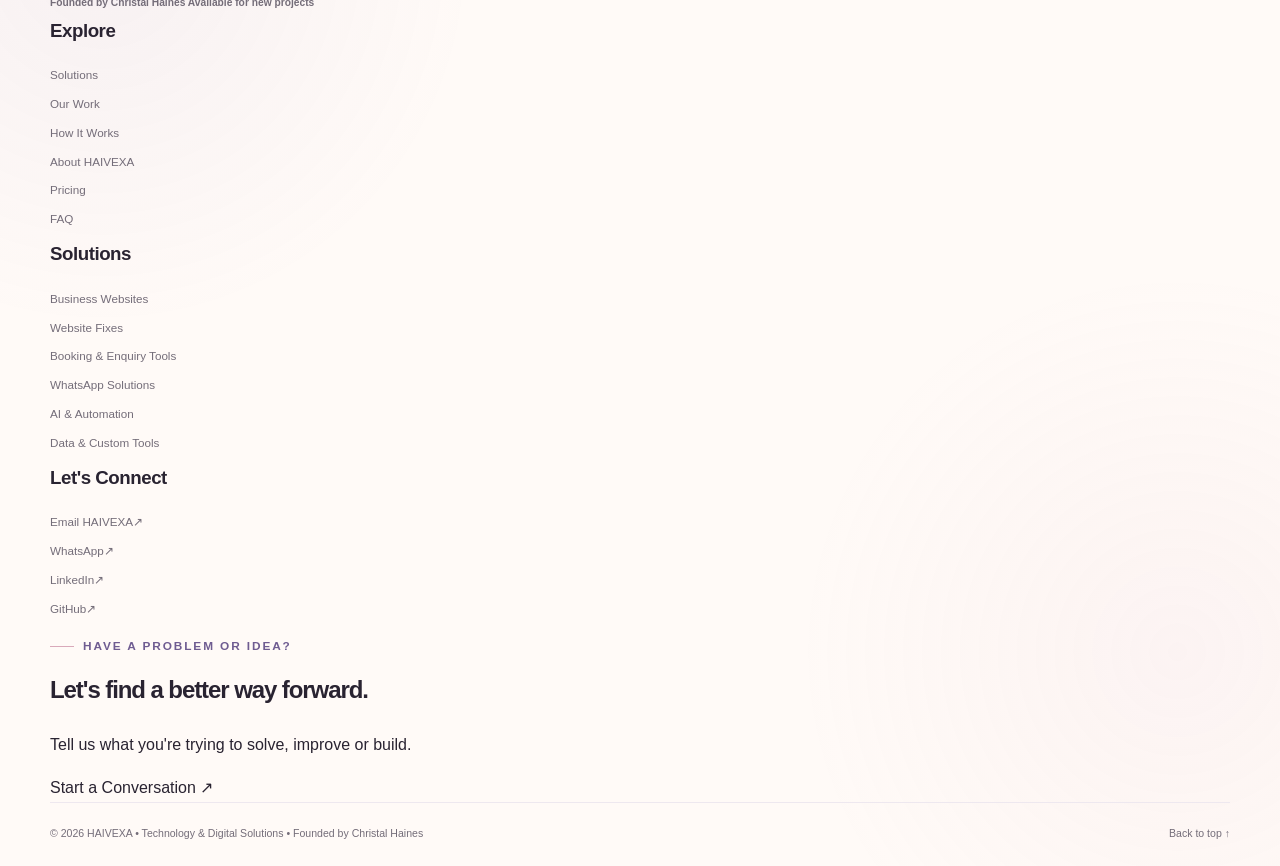
==== commit c216d670: "Update business tool pricing" ====
--- a/index.html
+++ b/index.html
@@ -2273,15 +2273,17 @@
 
         <!-- BUSINESS TOOL -->
 
+                <!-- DIGITAL BUSINESS TOOL -->
+
         <div class="price-card">
 
           <span>
-            Business Tool
+            Digital Business Tool
           </span>
 
 
           <strong>
-            From R1,000
+            From R5,500
           </strong>
 
 
@@ -2316,11 +2318,66 @@
 
           <a
             class="price-link"
-            href="https://wa.me/27712677342?text=Hi%20Christal%2C%20I%27m%20interested%20in%20a%20business%20tool%20through%20HAIVEXA.%20I%20saw%20your%20starting%20price%20of%20R1%2C000%20and%20would%20like%20to%20discuss%20what%20I%20need."
+            href="https://wa.me/27712677342?text=Hi%20Christal%2C%20I%27m%20interested%20in%20a%20digital%20business%20tool%20through%20HAIVEXA.%20I%20saw%20your%20starting%20price%20of%20R5%2C500%20and%20would%20like%20to%20discuss%20what%20I%20need."
             target="_blank"
             rel="noopener noreferrer"
           >
-            Enquire about a business tool ↗
+            Enquire about a digital business tool
+          </a>
+
+        </div>
+
+
+        <!-- CUSTOM DIGITAL SOLUTION -->
+
+        <div class="price-card">
+
+          <span>
+            Custom Digital Solution
+          </span>
+
+
+          <strong>
+            From R8,500
+          </strong>
+
+
+          <p>
+
+            Larger or more tailored digital solutions
+            built around a specific business requirement.
+
+          </p>
+
+
+          <ul>
+
+            <li>
+              Custom applications
+            </li>
+
+            <li>
+              Advanced workflows
+            </li>
+
+            <li>
+              API integrations
+            </li>
+
+            <li>
+              AI & automation solutions
+            </li>
+
+          </ul>
+
+
+          <a
+            class="price-link"
+            href="https://wa.me/27712677342?text=Hi%20Christal%2C%20I%27d%20like%20to%20discuss%20a%20custom%20digital%20solution%20with%20HAIVEXA.%20I%20have%20a%20business%20requirement%20I%27d%20like%20to%20discuss."
+            target="_blank"
+            rel="noopener noreferrer"
+          >
+            Discuss a custom solution
           </a>
 
         </div>
